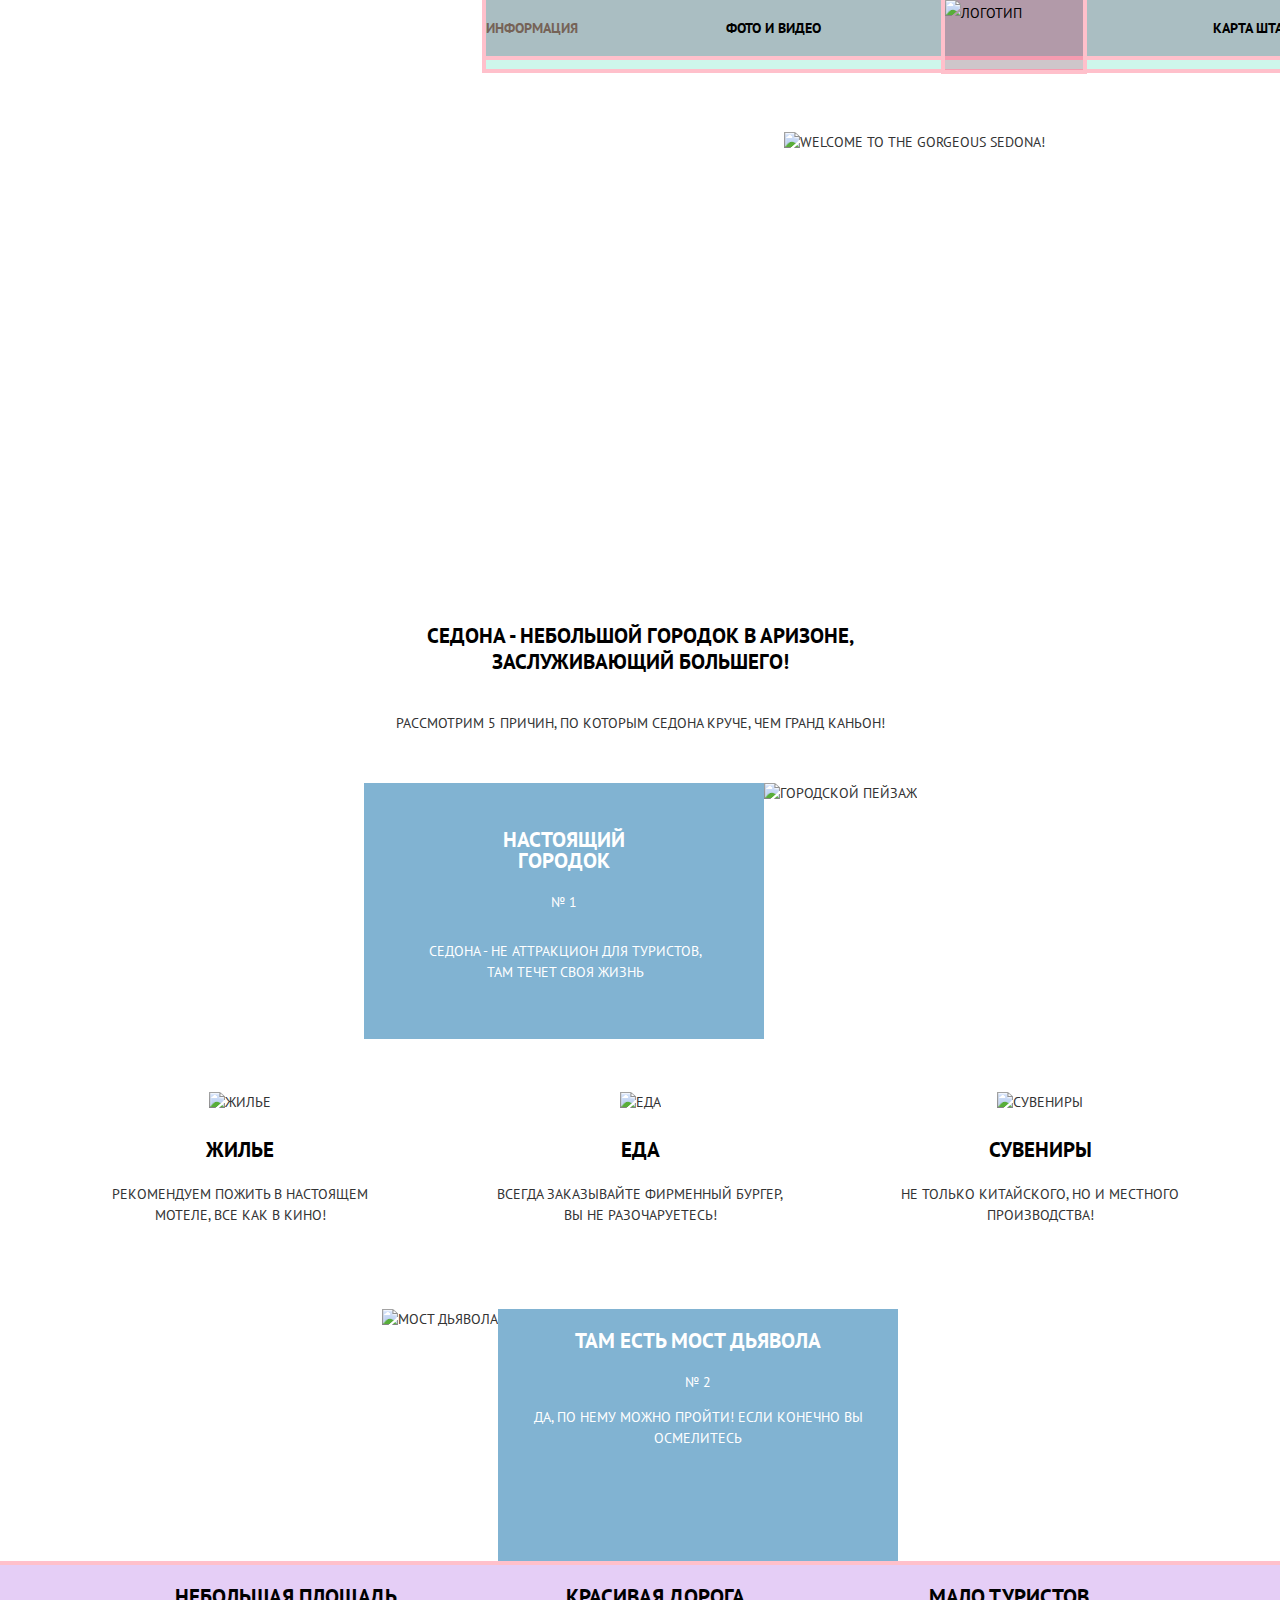
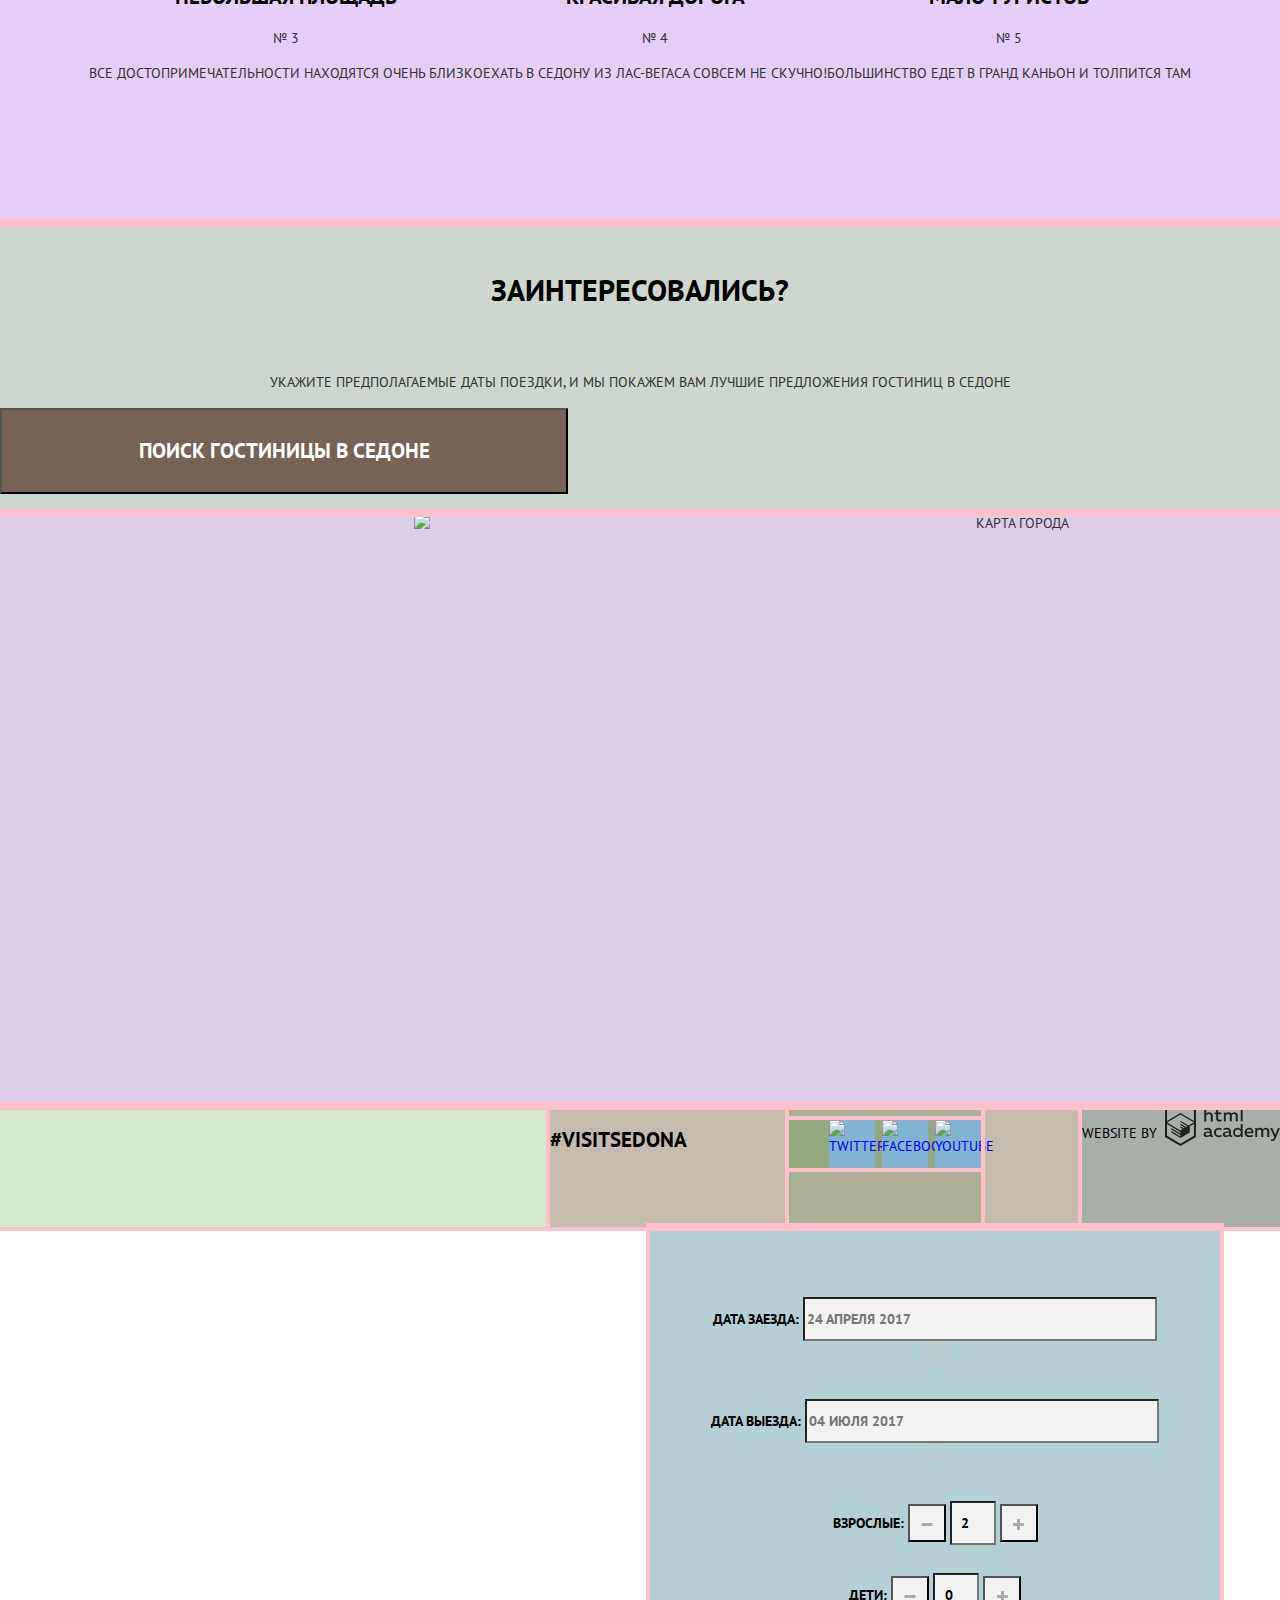
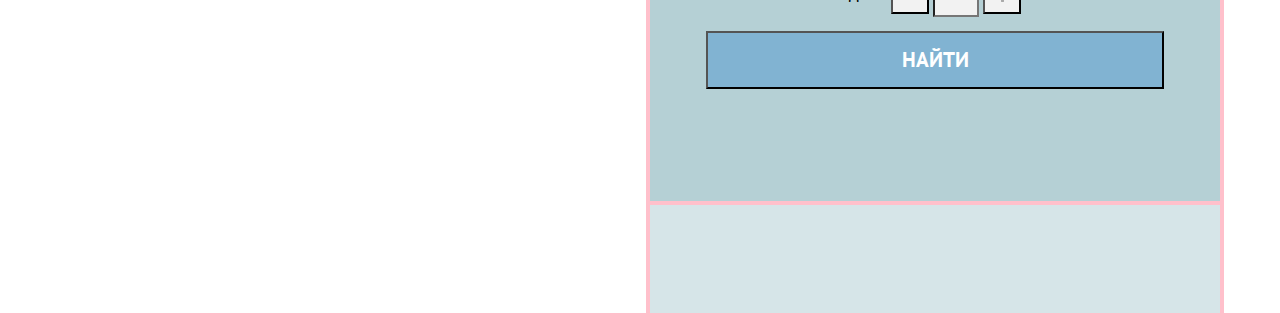
==== index.html @ 1290aef6 "Изменения" ====
<!DOCTYPE html>
<html lang="ru">
  <head>
    <meta charset="utf-8">
    <title>HTML Academy: Седона</title>
    <link href="https://fonts.googleapis.com/css?family=PT+Sans:400,700&amp;subset=cyrillic" rel="stylesheet">
    <link href="css/normalize.css" rel="stylesheet">
    <!-- <link href="css/outline.css" rel="stylesheet"> -->
    <link href="css/style.css" rel="stylesheet">
  </head>
  <body>
    <header class="main-header">
		  <nav class="main-navigation">
        <a class="main-header-logo">
          	<img src="img/logo.png" width="138" height="70" alt="Логотип">
        </a>
        <div class="main-navigation-wrapper">
		      <ul class="site-navigation">
            <li><a class="info-active">Информация</a></li>
            <li><a href="gallery.html">Фото и видео</a></li>
            <li><a href="map.html">Карта штата</a></li>
            <li><a href="hotels.html">Гостиницы</a></li>
		      </ul>
		    </div>
		  </nav>
    </header>
    <main class="main-container">
      <div class="background-image">
        <img src="img/background-text.png" width="458" height="352" alt="Welcome to the gorgeous Sedona!">
      </div>
      <h1 class="visually-hidden">Добро пожаловать в Седону!</h1>
      <div class="description-container">
        <p class="description">Седона - небольшой городок в Аризоне, заслуживающий большего!</p>
        <p>Рассмотрим 5 причин, по которым Седона круче, чем Гранд Каньон!</p>
      </div>
      <h2 class="visually-hidden">Причины</h2>
      <ul class="reasons-list">
        <li class="reason-1">
          <div class="first-reason">
            <h3>Настоящий городок</h3>
            <span>№ 1</span>
            <p>Седона - не аттракцион для туристов, там течет своя жизнь</p>
          </div>
          <div class="first-reason-photo">
            <img src="img/first-reason-photo.jpg" width="800" height="256" alt="Городской пейзаж">
          </div>
        </li>
        <li class="recommendations">
          <div class="recommendation">
            <div class="recommendation-photo">
              <img src="img/icon-1.svg" width="75" height="72" alt="Жилье">
            </div>
            <h4>Жилье</h4>
            <p>Рекомендуем пожить в настоящем мотеле, все как в кино!</p>
          </div>
          <div class="recommendation">
            <div class="recommendation-photo">
              <img src="img/icon-3.svg" width="75" height="72" alt="Еда">
            </div>
            <h4>Еда</h4>
            <p>Всегда заказывайте фирменный бургер, Вы не разочаруетесь!</p>
          </div>
          <div class="recommendation">
            <div class="recommendation-photo">
              <img src="img/icon-2.svg" width="75" height="72" alt="Сувениры">
            </div>
            <h4>Сувениры</h4>
            <p>Не только китайского, но и местного производства!</p>
          </div>
        </li>
        <li class="reason-2">
          <div class="second-reason-photo">
            <img src="img/second-reason-photo.jpg" width="800" height="256" alt="Мост Дьявола">
          </div>
          <div class="second-reason">
            <h3>Там есть мост Дьявола</h3>
            <span>№ 2</span>
            <p>Да, по нему можно пройти! Если конечно Вы осмелитесь</p>
          </div>
        </li>
        <li class="reasons">
          <div class="reason">
            <h3>Небольшая площадь</h3>
            <span>№ 3</span>
            <p>Все достопримечательности находятся очень близко</p>
          </div>
          <div class="reason">
            <h3>Красивая дорога</h3>
            <span>№ 4</span>
            <p>Ехать в Седону из Лас-Вегаса совсем не скучно!</p>
          </div>
          <div class="reason">
            <h3>Мало туристов</h3>
            <span>№ 5</span>
            <p>Большинство едет в Гранд Каньон и толпится там</p> 
          </div>
        </li>
      </ul>
      <section class="search">
        <h2 class="visually-hidden">Поиск отелей</h2>
        <p class="interested">Заинтересовались?</p>
        <p>Укажите предполагаемые даты поездки, и мы покажем Вам лучшие предложения гостиниц в Седоне</p>
        <button class="button hotel-search-button">Поиск гостиницы в Седоне</button>
      </section>
      <section class="map">
        <h2 class="visually-hidden">Карта</h2>
        <img src="img/map.jpg" width="1200" height="593" alt="Карта города">
      </section>
    </main>
    <footer class="main-footer">
      <div class="main-footer-container">
        <p class="hashtag">#VisitSedona</p>
        <section class="social-media-buttons">
          <ul class="social-media-buttons-list">
            <li class="social-media-button"><a href="#"><img src="img/twitter.svg" width="17" height="15" alt="Twitter"></a></li>
            <li class="social-media-button"><a href="#"><img src="img/fb-icon.svg" width="12" height="22" alt="Facebook"></a></li>
            <li class="social-media-button"><a href="#"><img src="img/youtube.svg" width="20" height="16" alt="YouTube"></a></li>
          </ul>
        </section>
        <div class="main-footer-author">
          <p class="author">Website by </p><a href="https://htmlacademy.ru/intensive/htmlcss"><svg class="logo-htmlacademy" id="Layer_1" data-name="Layer 1" xmlns="http://www.w3.org/2000/svg" viewBox="0 0 108.08 36.85"><title>logo-htmlacademy-small1</title><path d="M44.61,26.88a2,2,0,0,0,.55-0.1v1.33a3.25,3.25,0,0,1-1.18.21,1.67,1.67,0,0,1-1.67-1,4.84,4.84,0,0,1-3.14,1.08c-1.51,0-2.91-.83-2.91-2.55,0-2.13,2-2.79,3.71-2.79a11.08,11.08,0,0,1,2.17.25v-0.3c0-1-.76-1.77-2.19-1.77a7.42,7.42,0,0,0-3,.64v-1.7a10.21,10.21,0,0,1,3.19-.55c2.36,0,3.81,1.12,3.81,3.65v3a0.54,0.54,0,0,0,.49.59h0.17Zm-6.44-1.13A1.35,1.35,0,0,0,39.63,27h0.11a3.39,3.39,0,0,0,2.41-1V24.58a9.72,9.72,0,0,0-1.81-.21c-1,0-2.16.33-2.16,1.38h0Zm12.36-6.11a5,5,0,0,1,2.57.64V22a4.08,4.08,0,0,0-2.3-.7,2.75,2.75,0,1,0,0,5.49,5,5,0,0,0,2.43-.64v1.71a6.27,6.27,0,0,1-2.76.57A4.21,4.21,0,0,1,46,24.51q0-.21,0-0.41a4.32,4.32,0,0,1,4.18-4.46h0.38Zm12.17,7.24a2,2,0,0,0,.55-0.1v1.33a3.25,3.25,0,0,1-1.18.21,1.67,1.67,0,0,1-1.67-1,4.84,4.84,0,0,1-3.14,1.08c-1.51,0-2.91-.83-2.91-2.55,0-2.13,2-2.79,3.71-2.79a11.08,11.08,0,0,1,2.17.25v-0.3c0-1-.76-1.77-2.19-1.77a7.42,7.42,0,0,0-3,.64v-1.7a10.21,10.21,0,0,1,3.19-.55c2.36,0,3.81,1.12,3.81,3.65v3a0.54,0.54,0,0,0,.49.59h0.17Zm-6.44-1.13A1.35,1.35,0,0,0,57.73,27h0.11a3.39,3.39,0,0,0,2.41-1V24.58a9.72,9.72,0,0,0-1.81-.21c-1.06,0-2.16.33-2.16,1.38h0ZM73,16V28.2H71.35V26.88a3.88,3.88,0,0,1-3.19,1.54,4.4,4.4,0,0,1,0-8.78,3.81,3.81,0,0,1,3,1.3V16H73Zm-4.53,5.22a2.76,2.76,0,1,0,0,5.52A2.86,2.86,0,0,0,71.15,25V23A2.91,2.91,0,0,0,68.49,21.27ZM79,19.64c3.31,0,4.46,2.68,3.92,5.09H76.7c0.21,1.5,1.67,2.11,3.19,2.11a6.11,6.11,0,0,0,2.64-.59v1.6a7.14,7.14,0,0,1-3,.57C77,28.42,74.78,27,74.78,24a4.18,4.18,0,0,1,4-4.39H79Zm0.09,1.54a2.28,2.28,0,0,0-2.44,2.1v0.06H81.3A2,2,0,0,0,79.13,21.18Zm5.73,7V19.87h1.65v1a3.81,3.81,0,0,1,2.78-1.27A2.86,2.86,0,0,1,91.89,21a4.12,4.12,0,0,1,2.91-1.33A3.06,3.06,0,0,1,98,23V28.2h-1.9V23.05a1.59,1.59,0,0,0-1.42-1.75H94.42a2.8,2.8,0,0,0-2.07,1.12V28.2h-1.9V23.05A1.59,1.59,0,0,0,89,21.31H88.8a3,3,0,0,0-2.21,1.29v5.63H84.86Zm21.31-8.33h1.9l-3.91,9.46c-0.9,2.17-2.09,2.86-3.35,2.86a4.76,4.76,0,0,1-1.1-.14V30.46a2.86,2.86,0,0,0,.85.12c0.9,0,1.58-.64,2.07-1.9l0.17-.42-4-8.4h2l2.86,6.29ZM38.73,1.46V6.22a3.81,3.81,0,0,1,2.7-1.14,3.25,3.25,0,0,1,3.44,3.4v5.15H43V8.72a1.81,1.81,0,0,0-1.61-2h-0.3a2.93,2.93,0,0,0-2.32,1.39v5.52h-1.9V1.46h1.9ZM49.94,2.31v3h3V6.91h-3v3.81c0,1.1.5,1.46,1.58,1.46a4.49,4.49,0,0,0,1.69-.33v1.6A6.8,6.8,0,0,1,51,13.8a2.55,2.55,0,0,1-2.86-2.74V6.89H46.58V5.26h1.5V2.74Zm5.4,11.31V5.28H57v1A3.81,3.81,0,0,1,59.77,5a2.86,2.86,0,0,1,2.6,1.33A4.12,4.12,0,0,1,65.28,5,3.06,3.06,0,0,1,68.44,8.4v5.21h-1.9V8.46a1.59,1.59,0,0,0-1.42-1.75H64.89a2.8,2.8,0,0,0-2.07,1.12v5.78h-1.9V8.46A1.59,1.59,0,0,0,59.5,6.71H59.27A3,3,0,0,0,57.06,8v5.63H55.34ZM71.17,1.45H73V13.6H71.17V1.45ZM14.71,0H14.55L0,1.54V28.21l14.55,8.66,14.55-8.66V1.54Zm12.5,27.1L14.55,34.64,1.9,27.12V16.18l12.59,7.5V25L5.86,19.9v1.31l8.68,5.21v1.39L5.87,22.65V24l8.68,5.21,8.75-5.24V18.31L27.2,16V27.12Zm0-12.53-3.48,2-1.6,1L14.51,13v1.31L21,18.23H21l-0.14.09-1,.54-5.37-3.2V17l4.24,2.52-1,.67-3.2-1.9v1.31l2.1,1.24L14.5,22.1,2,14.65,14.51,7.11Zm0-1.32L14.49,5.76,1.91,13.25v-10L14.56,1.92,27.21,3.25v10h0Z" transform="translate(0 -0.02)" fill="#231f20"/></svg></a>
        </div>
      </div>
    </footer>
    <section class="modal modal-search">
      <form class="search-form" action="https://echo.htmlacademy.ru" method="post">
        <p class="search-item">
          <label for="arrival-date-field">Дата заезда:</label>
          <input class="arrival-date" type="text" name="arrival-date" id="arrival-date-field" placeholder="24 АПРЕЛЯ 2017" pattern="([0-9]{1,2}) ([А-Яа-яЁё]{3,8}) ([0-9]{4})">
          <a href="#"><svg  class="date-button" xmlns="http://www.w3.org/2000/svg" width="21" height="22" viewBox="0 0 21 22"><path d="M19.251 2.025h-2.845V.648c0-.381-.294-.689-.656-.689-.363 0-.656.308-.656.689v1.377h-3.938V.648c0-.381-.294-.689-.655-.689-.363 0-.657.308-.657.689v1.377H5.906V.648c0-.381-.294-.689-.656-.689-.363 0-.657.308-.657.689v1.377H1.75C.784 2.025 0 2.847 0 3.862v16.302C0 21.179.784 22 1.75 22h17.501c.966 0 1.749-.821 1.749-1.836V3.862c0-1.015-.783-1.837-1.749-1.837zm.437 18.139a.448.448 0 0 1-.437.459H1.75a.45.45 0 0 1-.438-.459V3.862a.45.45 0 0 1 .438-.459h2.844v1.378c0 .381.294.689.657.689.362 0 .656-.308.656-.689V3.403h3.938v1.378c0 .381.294.689.657.689.361 0 .655-.308.655-.689V3.403h3.938v1.378c0 .381.293.689.656.689.362 0 .656-.308.656-.689V3.403h2.845c.241 0 .437.206.437.459v16.302z"/><path d="M4.594 8.225h2.625v2.066H4.594zM4.594 11.668h2.625v2.067H4.594zM4.594 15.112h2.625v2.066H4.594zM9.188 15.112h2.625v2.066H9.188zM9.188 11.668h2.625v2.067H9.188zM9.188 8.225h2.625v2.066H9.188zM13.781 15.112h2.625v2.066h-2.625zM13.781 11.668h2.625v2.067h-2.625zM13.781 8.225h2.625v2.066h-2.625z"/></svg></a>
        </p>
        <p class="search-item">
          <label for="departure-date-field">Дата выезда:</label>
          <input class="departure-date" type="text" name="departure-date" id="departure-date-field" placeholder="04 ИЮЛЯ 2017" pattern="([0-9]{1,2}) ([А-Яа-яЁё]{3,8}) ([0-9]{4})">
          <a href="#"><svg class="date-button" xmlns="http://www.w3.org/2000/svg" width="21" height="22" viewBox="0 0 21 22"><path d="M19.251 2.025h-2.845V.648c0-.381-.294-.689-.656-.689-.363 0-.656.308-.656.689v1.377h-3.938V.648c0-.381-.294-.689-.655-.689-.363 0-.657.308-.657.689v1.377H5.906V.648c0-.381-.294-.689-.656-.689-.363 0-.657.308-.657.689v1.377H1.75C.784 2.025 0 2.847 0 3.862v16.302C0 21.179.784 22 1.75 22h17.501c.966 0 1.749-.821 1.749-1.836V3.862c0-1.015-.783-1.837-1.749-1.837zm.437 18.139a.448.448 0 0 1-.437.459H1.75a.45.45 0 0 1-.438-.459V3.862a.45.45 0 0 1 .438-.459h2.844v1.378c0 .381.294.689.657.689.362 0 .656-.308.656-.689V3.403h3.938v1.378c0 .381.294.689.657.689.361 0 .655-.308.655-.689V3.403h3.938v1.378c0 .381.293.689.656.689.362 0 .656-.308.656-.689V3.403h2.845c.241 0 .437.206.437.459v16.302z"/><path d="M4.594 8.225h2.625v2.066H4.594zM4.594 11.668h2.625v2.067H4.594zM4.594 15.112h2.625v2.066H4.594zM9.188 15.112h2.625v2.066H9.188zM9.188 11.668h2.625v2.067H9.188zM9.188 8.225h2.625v2.066H9.188zM13.781 15.112h2.625v2.066h-2.625zM13.781 11.668h2.625v2.067h-2.625zM13.781 8.225h2.625v2.066h-2.625z"/></svg></a>
        </p>
        <p class="search-item">
          <label for="adults-quantity-field">Взрослые:</label>
          <button class="quantity-button" type="button"><img class="minus" src="img/quantity-button-2.png" alt="Меньше"></button>
          <input class="number" type="number" name="adults-quantity" id="adults-quantity-field" min="1" value="2">
          <button class="quantity-button" type="button"><img class="plus" src="img/quantity-button-1.png" alt="Больше"></button>
        </p>
        <p class="search-item">
          <label for="children-quantity-field">Дети:</label>
          <button class="quantity-button" type="button"><img class="minus" src="img/quantity-button-2.png" alt="Меньше"></button>
          <input class="number" type="number" name="children-quantity" id="children-quantity-field" min="0" value="0">
          <button class="quantity-button" type="button"><img class="plus" src="img/quantity-button-1.png" alt="Больше"></button>
        </p>
        <button class="button search-button" type="submit">Найти</button>
      </form>
    </section>
  </body>
</html>
---- css/style.css ----
body {
  margin: 0;
  padding: 0;

  font-family: "PT Sans", Arial, sans-serif;
  font-size: 14px;
  line-height: 21px;
  font-weight: 400;
  color: #333333;
  text-transform: uppercase;
}

/* HEADER */

a {
  text-decoration: none;
}

.main-navigation {
  font-size: 14px;
  line-height: 26px;
  color: #000000;
}

.site-navigation {
  list-style: none;
}

.site-navigation a {
  font-weight: bold;
  color: #000000;
}

.site-navigation a:hover,
.site-navigation a:focus {
  color: #81b3d2;
}

.site-navigation a:active {
  color: rgba(0, 0, 0, 0.3);
}  

 .site-navigation .info-active {
  color: #766357;
 }

.site-navigation .hotels-active {
  color: #766357;
}

/* /HEADER */

/* MAIN */

.background-image {
  background-color: #ffffff;
  background-image: url("../img/background-mountains.jpg");
  background-position: center top;
  background-repeat: no-repeat;
  width: 100%;
  height: 568px;
}

.background-image img {
  position: absolute;
  top: 132px;
  left: 784px;
}

.filter-form {
  background-color: #ffffff;
  background-image: url("../img/background-inner.jpg");
  background-position: center top;
  background-repeat: no-repeat;
  width: 100%;
}

.visually-hidden {
  position: absolute;
  clip: rect(0 0 0 0);
  width: 1px;
  height: 1px;
  margin: -1px;
}

.description-container {
  line-height: 26px;
  text-align: center;

  width: 576px;
} 

.description {
  font-size: 21px;
  font-weight: bold;
  color: #000000;
}

.reasons-list { 
  list-style: none;
} 

.first-reason {
  text-align: center;
  color: #ffffff;

  width: 400px;
  height: 256px;
  background-color: #81b3d2;
}

.first-reason h3 {
  font-size: 21px;
  font-weight: bold;
  line-height: 21px;
  color: #ffffff;

  width: 134px;
  padding-left: 133px;
  padding-top: 25px;
}

.first-reason span {
  padding-top: 10px;
}

.first-reason p {
  width: 287px;
  padding-left: 58px;
  padding-top: 14px;
}

.recommendations {
  background-color: #ffffff;
}

.recommendation {
  text-align: center;

  width: 400px;
}

.recommendation h4 {
  position: relative;
  top: -6px;

  font-size: 21px;
  font-weight: bold;
  line-height: 21px;
  color: #000000;
}

.recommendation p {
  position: relative;
  top: -10px;
  left: 50px;

  width: 300px;
}

.recommendation-photo {
  position: relative;
  top: -4px;
}

.second-reason {
  text-align: center;
  color: #ffffff;

  width: 400px;
  height: 256px;
  background-color: #81b3d2;
}

.second-reason h3 {
  font-size: 21px;
  font-weight: bold;
  line-height: 21px;
  color: #ffffff;
}

.reasons {
  height: 258px;
  background-color: #eeeeee;
}

.reason {
  text-align: center;
}

.reason h3 {
  font-size: 21px;
  font-weight: bold;
  line-height: 21px;
  color: #000000;
}

.search {
  line-height: 24px;
  text-align: center;
}

.interested {
  font-size: 30px;
  font-weight: bold;
  line-height: 36px;
  color: #000000;
}

.button {
  font-size: 21px;
  font-weight: bold;
  line-height: 26px;
  color: #ffffff;
  text-transform: uppercase;
}

.hotel-search-button {
  width: 568px;
  height: 86px;
  background-color: #766357;
}

.hotel-search-button:hover,
.hotel-search-button:focus {
  background-color: #604e43;
}

.hotel-search-button:active {
  color: rgba(255, 255, 255, 0.3);

  background-color: #503e33;
}

.map {
  text-align: center;
}

.filter {
  font-size: 14px;
  line-height: 21px;
  color: #ffffff;
}

.filter legend {
  font-size: 16px; 
  font-weight: bold;
}

.filter-list {
  list-style: none;
}

.filter-button {
  font-size: 14px;
  line-height: 21px;
  text-align: center;
  color: #ffffff;
  text-transform: uppercase;
  
  width: 133px;
  height: 32px;
  background-color: transparent;

  border: 2px solid #ffffff;
}

.filter-button:hover,
.filter-button:focus {
  color: #000000;

  background-color: #ffffff;
}

.sorting p {
  font-size: 21px;
  line-height: 26px;
  font-weight: bold;
  color: #000000;
}

.sorting h4 {
  font-size: 12px;
  line-height: 18px;
  color: #000000;
}

.sorting-list {
  list-style: none;
}

.sorting-list a {
  text-decoration: none;
  font-size: 12px;
  line-height: 18px;
  color: rgba(0, 0, 0, 0.3);
  border-bottom: 1px dotted #81b3d2;
}

.sorting-list a.up-and-down {
  border: none; 
}

.up-button path,
.down-button path {
  fill: #cacaca;
}

.active-button path {
  fill: #81b3d2;
}

.sorting-list a:hover,
.sorting-list a:focus {
  color: #81b3d2;
}

.up-button path:hover,
.down-button path:hover {
  fill: #231f20;
}

.sorting-list a:active {
  color: #000000;
  border: none;
}

.up-button path:active,
.down-button path:active {
  fill: #81b3d2;
}

.sorting-list a.active {
  color: #81b3d2;
  border: none;
}

.sorting-list a.active:hover,
.sorting-list a.active:focus {
  color: #81b3d2;
  border-bottom: 1px dotted #81b3d2;;
}

.sorting-list a.active:active {
  color: #000000;
  border: none;
}

.hotel-description h3 {
  font-size: 21px;
  line-height: 26px;
  color: #000000;
}

.hotel-description h3:hover,
.hotel-description h3:focus {
  color: #81b3d2;
}

.hotel-description h3:active {
  color: rgba(0, 0, 0, 0.3);
}

.button-hotel {
  font-size: 14px;
  line-height: 21px;
  font-weight: bold;
  color: #ffffff;
}

.button-hotel-more {
  display: inline-block;

  text-align: center;

  width: 110px;
  height: 27px;
  background-color: #81b3d2;
}

.button-hotel-more:hover,
.button-hotel-more:focus {
  background-color: #669ec0;
}

.button-hotel-more:active {
  color: rgba(255, 255, 255, 0.3);

  background-color: #5496bd
}

.button-hotel-booking {
  display: inline-block;

  text-align: center;

  width: 142px;
  height: 27px;
  background-color: #766357;
}

.button-hotel-booking:hover,
.button-hotel-booking:focus {
  background-color: #604e43;
}

.button-hotel-booking:active {
  color: rgba(255, 255, 255, 0.3);

  background-color: #503e33;
}

.rating p {
  color: #666666;

  width: 110px;
  height: 27px;
  background-color: #f2f2f2;
}

/* /MAIN */

/* FOOTER */

/*.main-footer {
  height: 120px;
  background-color: rgba(255, 255, 255, 0.9);
}*/

.hashtag {
  font-size: 21px;
  font-weight: bold;
  line-height: 26px;
  color: #000000;
}

.social-media-button {
  list-style: none;
}

.social-media-buttons li {
  width: 46px;
  height: 48px;
  background-color: #81b3d2;
}

.social-media-button a {
  display: block;

  text-align: center;

  height: 100%;
}

.social-media-buttons li:hover,
.social-media-buttons li:focus {
  background-color: #669ec0;
}

.social-media-buttons li:active {
  background-color: #5496bd;
}

.social-media-button > a:active img {
  opacity: .3; 
}

.author {
  line-height: 26px;
  color: #000000;
}

.logo-htmlacademy {
  width: 115px;
  height: 41px;
}

.logo-htmlacademy path:hover,
.logo-htmlacademy path:focus {
  fill: #81b3d2;
}

.logo-htmlacademy path:active {
  fill: #bdbbbc;
}

/* /FOOTER */

/* MODAL */

.modal {
  text-align: center;

  width: 570px;
  height: 395px;
  background-color: #ffffff;
}

.search-form .search-item {
  font-weight: bold;
  line-height: 26px;
  color: #000000;
}

.arrival-date {
  font-size: 14px;
  line-height: 26px;
  font-weight: bold;

  width: 346px;
  height: 38px;
  background-color: #f2f2f2;
}

.arrival-date:hover {
  background-color: #ebebeb;
}

.arrival-date:focus {
  background-color: #ffffff;
  border: 3px solid #e5e5e5;
}

.departure-date {
  font-size: 14px;
  line-height: 26px;
  font-weight: bold;

  width: 346px;
  height: 38px;
  background-color: #f2f2f2;
}

.departure-date:hover {
  background-color: #ebebeb;
}

.departure-date:focus {
  background-color: #ffffff;
  border: 3px solid #e5e5e5;
}

.date-button {
  fill: #cacaca;
}

.date-button:hover,
.date-burron:focus {
  fill: #000000;
}

.date-button:active {
  fill: #81b3d2;
}

.quantity-button {
  width: 38px;
  height: 38px;
  background-color: #f2f2f2;
}

.plus,
.minus {
  vertical-align: middle;
}

.number {
  font-size: 14px;
  line-height: 26px;
  font-weight: bold;
  text-align: center;

  width: 38px;
  height: 38px;
  background-color: #f2f2f2;
}

.search-button {
  width: 458px;
  height: 58px;
  background-color: #81b3d2;
}

.search-button:hover,
.search-button:focus {
  background-color: #669ec0;
}

.search-button:active {
  color: rgba(255, 255, 255, 0.3);

  background-color: #5496bd;
}

/* /MODAL */

/* Сеточные стили */

.main-header {
  display: block;
  position: absolute;
  left: 486px;

  /* Временно для сетки */
  min-height: 69px;
  background-color: rgba(11, 212, 155, 0.2);
  outline: 4px solid pink;
}

.main-navigation {
  display: flex;
  flex-direction: column;
  align-items: center;
  /*background-color: #ffffff;*/

  /* Временно для сетки */
  /*min-height: 69px;*/
  background-color: rgba(212, 202, 11, 0.2);
  outline: 4px solid pink;
}

.main-header-logo {
  position: absolute;
  z-index: 1;

  width: 138px;
  height: 70px;

  /* Временно для сетки */
  /*display: block;*/
  background-color: rgba(212, 11, 68, 0.2);
  outline: 4px solid pink;
}

.site-navigation {
  display: flex;
  justify-content: space-between;
  z-index: 2;

  width: 1056px;
  margin: 0;
  padding: 0;

  list-style: none;

  /* Временно для сетки */
  min-height: 56px;
  background-color: rgba(31, 11, 212, 0.2);
  outline: 4px solid pink;
}

.site-navigation li {
  margin-top: 15px;
}

.site-navigation li:nth-child(2) {
  margin-right: 245px;
}

.site-navigation li:nth-child(3) {
  margin-right: 18px;
}

.description-container {
  display: flex;
  flex-direction: column;
  margin: 34px auto;
  margin-bottom: 33px;

  /* Временно для сетки */
 /* min-height: 103px;
  background-color: rgba(212, 141, 11, 0.2);
  outline: 4px solid pink;*/

}

.reasons-list {
  display: flex;
  flex-direction: column;
  margin: 0;
  padding: 0;

  /* Временно для сетки */
/*  min-height: 1098px;
  background-color: rgba(212, 212, 11, 0.2);
  outline: 4px solid pink;*/
}

.reason-1 {
  display: flex;
  justify-content: center;
  margin-bottom: 57px;

  /* Временно для сетки */
 /* min-height: 256px;
  background-color: rgba(212, 11, 212, 0.2);
  outline: 4px solid pink;*/
}

.recommendations {
  display: flex;
  justify-content: center;
  margin-bottom: 59px;

  /* Временно для сетки */
  /*min-height: 256px;
  background-color: rgba(135, 212, 11, 0.2);
  outline: 4px solid pink;*/
}

.reason-2 {
  display: flex;
  justify-content: center;

  /* Временно для сетки */
/*  min-height: 256px;
  background-color: rgba(212, 17, 11, 0.2);
  outline: 4px solid pink;*/
}

.reasons {
  display: flex;
  justify-content: center;

  /* Временно для сетки */
  min-height: 256px;
  background-color: rgba(125, 11, 212, 0.2);
  outline: 4px solid pink;
}

.search {
  display: flex;
  flex-direction: column;
  justify-content: center;
  margin-left: 0 auto;

  /* Временно для сетки */
  min-height: 290px;
  background-color: rgba(6, 56, 17, 0.2);
  outline: 4px solid pink;
}

.search p:nth-child(2) {
  margin-bottom: 48px;
}

.hotel-search-button {
  /*position: relative;
  top: 48px;
  left: 100px;
  bottom: ;*/
}

.map {
  display: flex;

  /* Временно для сетки */
  min-height: 475px;
  background-color: rgba(79, 6, 143, 0.2);
  outline: 4px solid pink;
}

.map img {
  margin-left: 414px;
}

.main-footer {
  display: flex;

  /* Временно для сетки */
  min-height: 121px;
  background-color: rgba(38, 143, 6, 0.2);
  outline: 4px solid pink;
}

.main-footer-container {
  display: flex;
  justify-content: space-between;
  flex-basis: 968px;
  margin-left: 550px;

  /* Временно для сетки */
  min-height: 48px;
  background-color: rgba(143, 6, 54, 0.2);
  outline: 4px solid pink;
}

.social-media-buttons {
  display: flex;
  flex-direction: column;

   Временно для сетки 
  min-height: 48px;
  background-color: rgba(62, 140, 52, 0.2);
  outline: 4px solid pink;
}

.social-media-buttons-list {
  display: flex;
  flex-direction: row;
  justify-content: space-between;
  width: 152px;
  padding-left: 0 auto;

   /* Временно для сетки */
  min-height: 48px;
  background-color: rgba(62, 140, 52, 0.2);
  outline: 4px solid pink;
}

.main-footer-author {
  display: flex;
  flex-direction: row;
  justify-content: space-between;


  /* Временно для сетки */
  min-height: 28px;
  background-color: rgba(52, 127, 140, 0.2);
  outline: 4px solid pink;
}

.logo-htmlacademy {
  padding-left: 8px;
}

.modal-search {
  display: flex;
  flex-direction: row;
  margin-left: 650px;

   /* Временно для сетки */
  min-height: 574px;
  background-color: rgba(52, 127, 140, 0.2);
  outline: 4px solid pink;
}

.search-form {
  display: flex;
  flex-direction: column;
  padding: 56px;


   /* Временно для сетки */
  min-height: 574px;
  background-color: rgba(52, 127, 140, 0.2);
  outline: 4px solid pink;
}
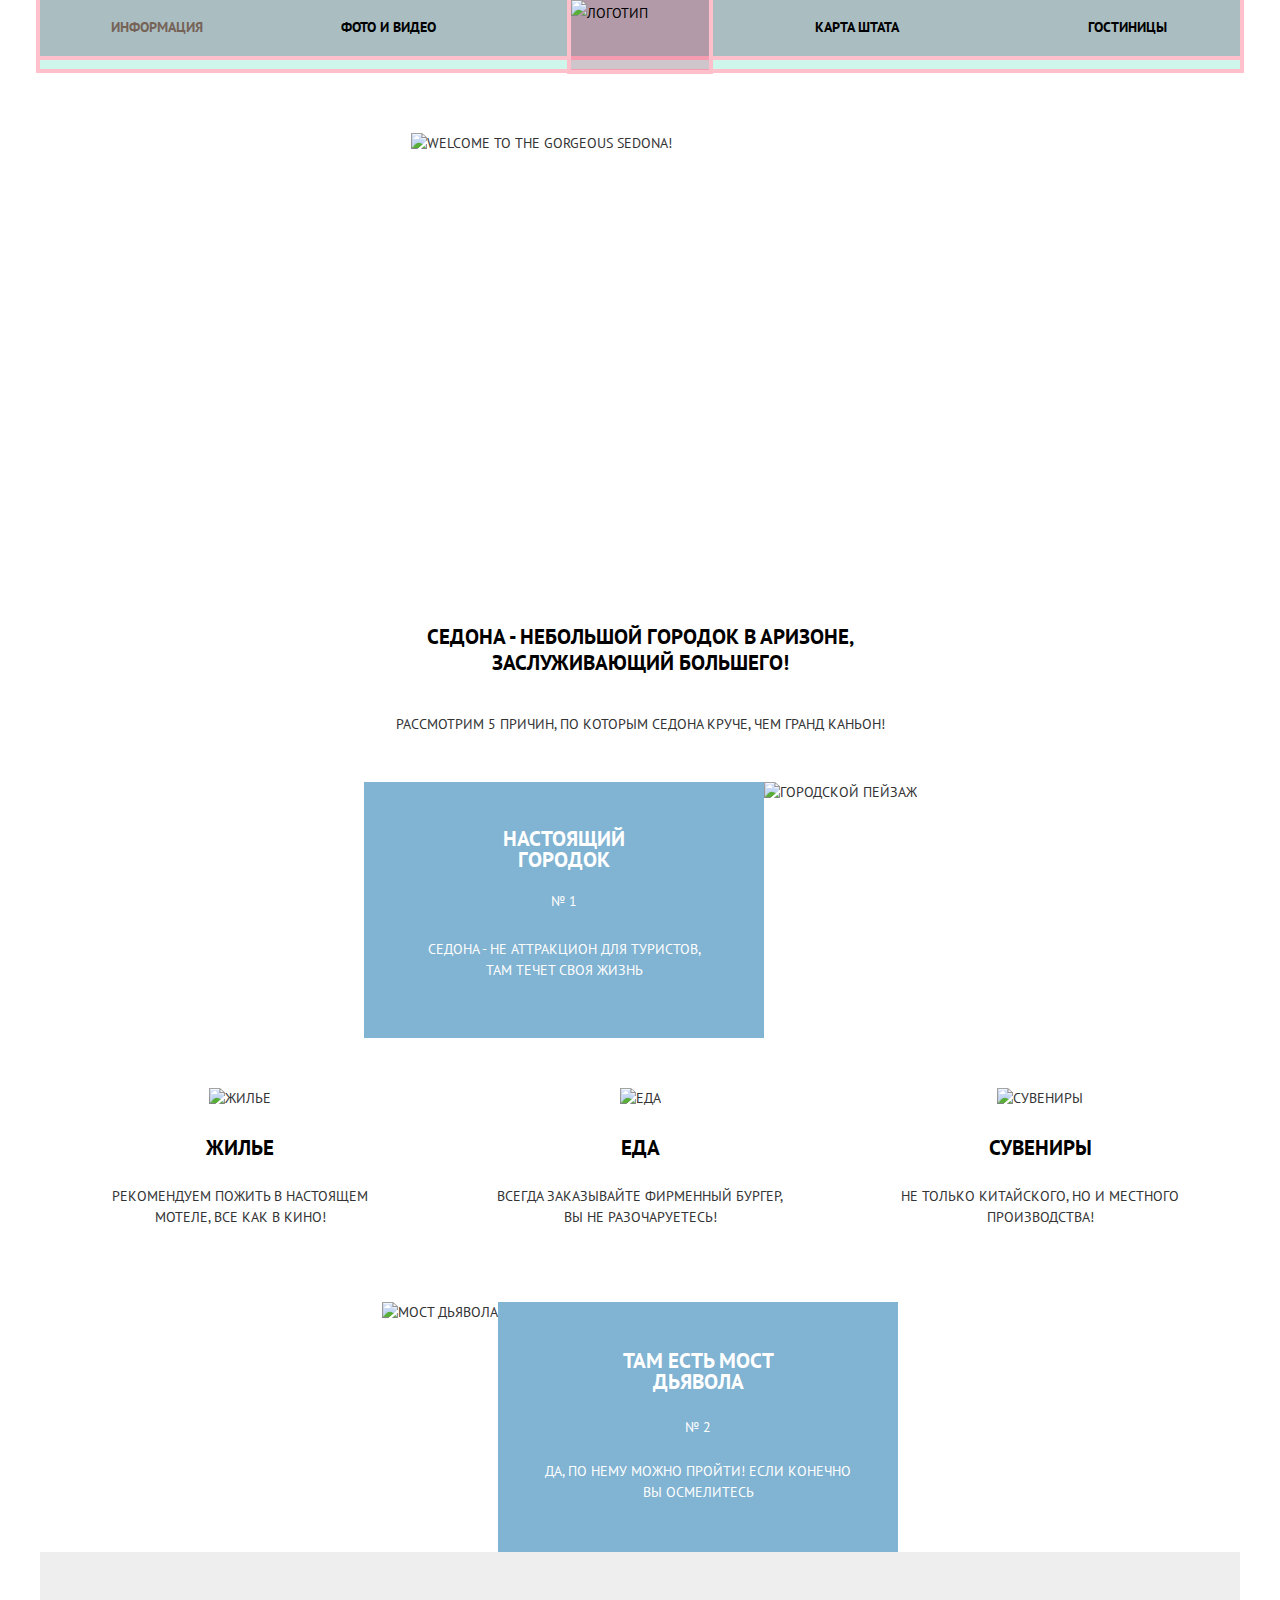
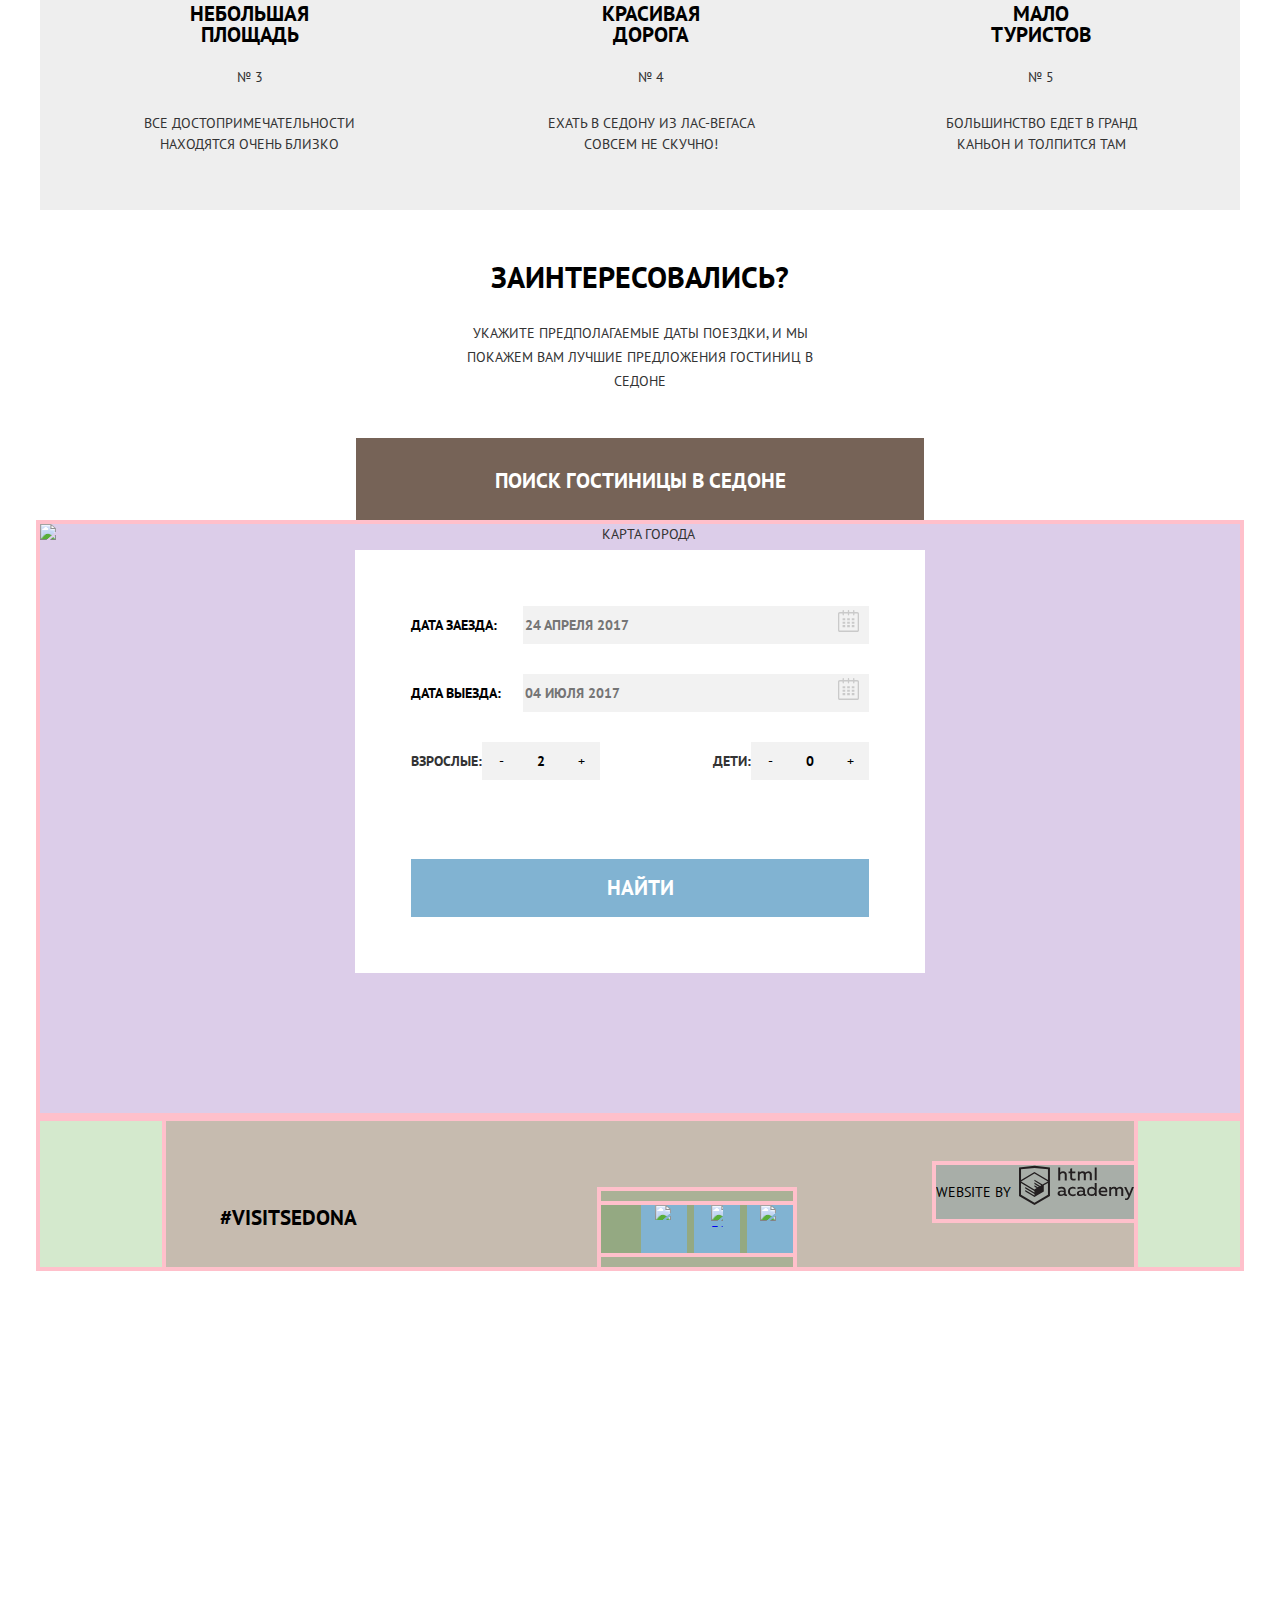
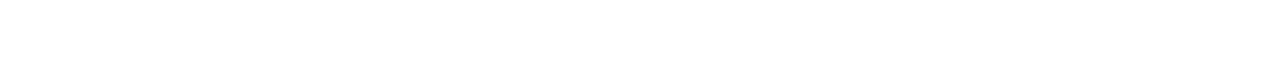
==== commit e54b7707: "Новые изменения" ====
--- a/index.html
+++ b/index.html
@@ -5,10 +5,10 @@
     <title>HTML Academy: Седона</title>
     <link href="https://fonts.googleapis.com/css?family=PT+Sans:400,700&amp;subset=cyrillic" rel="stylesheet">
     <link href="css/normalize.css" rel="stylesheet">
-    <!-- <link href="css/outline.css" rel="stylesheet"> -->
     <link href="css/style.css" rel="stylesheet">
   </head>
   <body>
+    <div class="central-container">
     <header class="main-header">
 		  <nav class="main-navigation">
         <a class="main-header-logo">
@@ -99,7 +99,7 @@
       <section class="search">
         <h2 class="visually-hidden">Поиск отелей</h2>
         <p class="interested">Заинтересовались?</p>
-        <p>Укажите предполагаемые даты поездки, и мы покажем Вам лучшие предложения гостиниц в Седоне</p>
+        <p class="interested-description">Укажите предполагаемые даты поездки, и мы покажем Вам лучшие предложения гостиниц в Седоне</p>
         <button class="button hotel-search-button">Поиск гостиницы в Седоне</button>
       </section>
       <section class="map">
@@ -124,30 +124,41 @@
     </footer>
     <section class="modal modal-search">
       <form class="search-form" action="https://echo.htmlacademy.ru" method="post">
-        <p class="search-item">
+        <div class="search-item">
           <label for="arrival-date-field">Дата заезда:</label>
-          <input class="arrival-date" type="text" name="arrival-date" id="arrival-date-field" placeholder="24 АПРЕЛЯ 2017" pattern="([0-9]{1,2}) ([А-Яа-яЁё]{3,8}) ([0-9]{4})">
-          <a href="#"><svg  class="date-button" xmlns="http://www.w3.org/2000/svg" width="21" height="22" viewBox="0 0 21 22"><path d="M19.251 2.025h-2.845V.648c0-.381-.294-.689-.656-.689-.363 0-.656.308-.656.689v1.377h-3.938V.648c0-.381-.294-.689-.655-.689-.363 0-.657.308-.657.689v1.377H5.906V.648c0-.381-.294-.689-.656-.689-.363 0-.657.308-.657.689v1.377H1.75C.784 2.025 0 2.847 0 3.862v16.302C0 21.179.784 22 1.75 22h17.501c.966 0 1.749-.821 1.749-1.836V3.862c0-1.015-.783-1.837-1.749-1.837zm.437 18.139a.448.448 0 0 1-.437.459H1.75a.45.45 0 0 1-.438-.459V3.862a.45.45 0 0 1 .438-.459h2.844v1.378c0 .381.294.689.657.689.362 0 .656-.308.656-.689V3.403h3.938v1.378c0 .381.294.689.657.689.361 0 .655-.308.655-.689V3.403h3.938v1.378c0 .381.293.689.656.689.362 0 .656-.308.656-.689V3.403h2.845c.241 0 .437.206.437.459v16.302z"/><path d="M4.594 8.225h2.625v2.066H4.594zM4.594 11.668h2.625v2.067H4.594zM4.594 15.112h2.625v2.066H4.594zM9.188 15.112h2.625v2.066H9.188zM9.188 11.668h2.625v2.067H9.188zM9.188 8.225h2.625v2.066H9.188zM13.781 15.112h2.625v2.066h-2.625zM13.781 11.668h2.625v2.067h-2.625zM13.781 8.225h2.625v2.066h-2.625z"/></svg></a>
-        </p>
-        <p class="search-item">
+          <div class="temporary-container">
+            <input class="arrival-date" type="text" name="arrival-date" id="arrival-date-field" placeholder="24 АПРЕЛЯ 2017" pattern="([0-9]{1,2}) ([А-Яа-яЁё]{3,8}) ([0-9]{4})">
+            <a href="#"><svg  class="date-button" xmlns="http://www.w3.org/2000/svg" width="21" height="22" viewBox="0 0 21 22"><path d="M19.251 2.025h-2.845V.648c0-.381-.294-.689-.656-.689-.363 0-.656.308-.656.689v1.377h-3.938V.648c0-.381-.294-.689-.655-.689-.363 0-.657.308-.657.689v1.377H5.906V.648c0-.381-.294-.689-.656-.689-.363 0-.657.308-.657.689v1.377H1.75C.784 2.025 0 2.847 0 3.862v16.302C0 21.179.784 22 1.75 22h17.501c.966 0 1.749-.821 1.749-1.836V3.862c0-1.015-.783-1.837-1.749-1.837zm.437 18.139a.448.448 0 0 1-.437.459H1.75a.45.45 0 0 1-.438-.459V3.862a.45.45 0 0 1 .438-.459h2.844v1.378c0 .381.294.689.657.689.362 0 .656-.308.656-.689V3.403h3.938v1.378c0 .381.294.689.657.689.361 0 .655-.308.655-.689V3.403h3.938v1.378c0 .381.293.689.656.689.362 0 .656-.308.656-.689V3.403h2.845c.241 0 .437.206.437.459v16.302z"/><path d="M4.594 8.225h2.625v2.066H4.594zM4.594 11.668h2.625v2.067H4.594zM4.594 15.112h2.625v2.066H4.594zM9.188 15.112h2.625v2.066H9.188zM9.188 11.668h2.625v2.067H9.188zM9.188 8.225h2.625v2.066H9.188zM13.781 15.112h2.625v2.066h-2.625zM13.781 11.668h2.625v2.067h-2.625zM13.781 8.225h2.625v2.066h-2.625z"/></svg></a>
+          </div>
+        </div>
+        <div class="search-item">
           <label for="departure-date-field">Дата выезда:</label>
-          <input class="departure-date" type="text" name="departure-date" id="departure-date-field" placeholder="04 ИЮЛЯ 2017" pattern="([0-9]{1,2}) ([А-Яа-яЁё]{3,8}) ([0-9]{4})">
-          <a href="#"><svg class="date-button" xmlns="http://www.w3.org/2000/svg" width="21" height="22" viewBox="0 0 21 22"><path d="M19.251 2.025h-2.845V.648c0-.381-.294-.689-.656-.689-.363 0-.656.308-.656.689v1.377h-3.938V.648c0-.381-.294-.689-.655-.689-.363 0-.657.308-.657.689v1.377H5.906V.648c0-.381-.294-.689-.656-.689-.363 0-.657.308-.657.689v1.377H1.75C.784 2.025 0 2.847 0 3.862v16.302C0 21.179.784 22 1.75 22h17.501c.966 0 1.749-.821 1.749-1.836V3.862c0-1.015-.783-1.837-1.749-1.837zm.437 18.139a.448.448 0 0 1-.437.459H1.75a.45.45 0 0 1-.438-.459V3.862a.45.45 0 0 1 .438-.459h2.844v1.378c0 .381.294.689.657.689.362 0 .656-.308.656-.689V3.403h3.938v1.378c0 .381.294.689.657.689.361 0 .655-.308.655-.689V3.403h3.938v1.378c0 .381.293.689.656.689.362 0 .656-.308.656-.689V3.403h2.845c.241 0 .437.206.437.459v16.302z"/><path d="M4.594 8.225h2.625v2.066H4.594zM4.594 11.668h2.625v2.067H4.594zM4.594 15.112h2.625v2.066H4.594zM9.188 15.112h2.625v2.066H9.188zM9.188 11.668h2.625v2.067H9.188zM9.188 8.225h2.625v2.066H9.188zM13.781 15.112h2.625v2.066h-2.625zM13.781 11.668h2.625v2.067h-2.625zM13.781 8.225h2.625v2.066h-2.625z"/></svg></a>
-        </p>
-        <p class="search-item">
-          <label for="adults-quantity-field">Взрослые:</label>
-          <button class="quantity-button" type="button"><img class="minus" src="img/quantity-button-2.png" alt="Меньше"></button>
-          <input class="number" type="number" name="adults-quantity" id="adults-quantity-field" min="1" value="2">
-          <button class="quantity-button" type="button"><img class="plus" src="img/quantity-button-1.png" alt="Больше"></button>
-        </p>
-        <p class="search-item">
-          <label for="children-quantity-field">Дети:</label>
-          <button class="quantity-button" type="button"><img class="minus" src="img/quantity-button-2.png" alt="Меньше"></button>
-          <input class="number" type="number" name="children-quantity" id="children-quantity-field" min="0" value="0">
-          <button class="quantity-button" type="button"><img class="plus" src="img/quantity-button-1.png" alt="Больше"></button>
-        </p>
+          <div class="temporary-container">
+            <input class="departure-date" type="text" name="departure-date" id="departure-date-field" placeholder="04 ИЮЛЯ 2017" pattern="([0-9]{1,2}) ([А-Яа-яЁё]{3,8}) ([0-9]{4})">
+            <a href="#"><svg class="date-button" xmlns="http://www.w3.org/2000/svg" width="21" height="22" viewBox="0 0 21 22"><path d="M19.251 2.025h-2.845V.648c0-.381-.294-.689-.656-.689-.363 0-.656.308-.656.689v1.377h-3.938V.648c0-.381-.294-.689-.655-.689-.363 0-.657.308-.657.689v1.377H5.906V.648c0-.381-.294-.689-.656-.689-.363 0-.657.308-.657.689v1.377H1.75C.784 2.025 0 2.847 0 3.862v16.302C0 21.179.784 22 1.75 22h17.501c.966 0 1.749-.821 1.749-1.836V3.862c0-1.015-.783-1.837-1.749-1.837zm.437 18.139a.448.448 0 0 1-.437.459H1.75a.45.45 0 0 1-.438-.459V3.862a.45.45 0 0 1 .438-.459h2.844v1.378c0 .381.294.689.657.689.362 0 .656-.308.656-.689V3.403h3.938v1.378c0 .381.294.689.657.689.361 0 .655-.308.655-.689V3.403h3.938v1.378c0 .381.293.689.656.689.362 0 .656-.308.656-.689V3.403h2.845c.241 0 .437.206.437.459v16.302z"/><path d="M4.594 8.225h2.625v2.066H4.594zM4.594 11.668h2.625v2.067H4.594zM4.594 15.112h2.625v2.066H4.594zM9.188 15.112h2.625v2.066H9.188zM9.188 11.668h2.625v2.067H9.188zM9.188 8.225h2.625v2.066H9.188zM13.781 15.112h2.625v2.066h-2.625zM13.781 11.668h2.625v2.067h-2.625zM13.781 8.225h2.625v2.066h-2.625z"/></svg></a>
+          </div>
+        </div>
+        <div class="search-item-groups">
+          <div class="search-item-group">
+            <label for="adults-quantity-field">Взрослые:</label>
+            <div class="quantity-field">
+              <button class="quantity-button" type="button">-</button>
+              <input class="number" type="text" name="adults-quantity" id="adults-quantity-field" min="1" value="2">
+              <button class="quantity-button" type="button">+</button>
+            </div>
+          </div>
+          <div class="search-item-group">
+            <label for="children-quantity-field">Дети:</label>
+            <div class="quantity-field">
+              <button class="quantity-button" type="button">-</button>
+              <input class="number" type="text" name="children-quantity" id="children-quantity-field" min="0" value="0">
+              <button class="quantity-button" type="button">+</button>
+            </div>
+          </div>
+        </div>
         <button class="button search-button" type="submit">Найти</button>
       </form>
     </section>
+    </div>
   </body>
 </html>
--- a/css/style.css
+++ b/css/style.css
@@ -1,13 +1,12 @@
 body {
-  margin: 0;
-  padding: 0;
-
   font-family: "PT Sans", Arial, sans-serif;
   font-size: 14px;
   line-height: 21px;
   font-weight: 400;
   color: #333333;
   text-transform: uppercase;
+
+  width: 100%;
 }
 
 /* HEADER */
@@ -53,26 +52,37 @@
 /* MAIN */
 
 .background-image {
+  display: flex;
+  justify-content: center;
+  align-items: center;
+
   background-color: #ffffff;
   background-image: url("../img/background-mountains.jpg");
   background-position: center top;
   background-repeat: no-repeat;
-  width: 100%;
-  height: 568px;
+  min-height: 568px;
+  background-size: contain;
 }
 
 .background-image img {
-  position: absolute;
-  top: 132px;
-  left: 784px;
+  display: flex;
+  justify-content: center;
+  margin-top: 50px;
 }
 
 .filter-form {
+  display: flex;
+  justify-content: space-around;
+  align-items: center;
+  margin-bottom: 10px;
+
   background-color: #ffffff;
   background-image: url("../img/background-inner.jpg");
   background-position: center top;
   background-repeat: no-repeat;
-  width: 100%;
+  /*width: 100%;*/
+  min-height: 273px;
+  background-size: cover;
 }
 
 .visually-hidden {
@@ -87,13 +97,15 @@
   line-height: 26px;
   text-align: center;
 
-  width: 576px;
+  padding-bottom: 31px;
 } 
 
 .description {
   font-size: 21px;
   font-weight: bold;
   color: #000000;
+
+  padding: 35px 350px 0px;
 }
 
 .reasons-list { 
@@ -115,9 +127,7 @@
   line-height: 21px;
   color: #ffffff;
 
-  width: 134px;
-  padding-left: 133px;
-  padding-top: 25px;
+  padding: 25px 133px 0px;
 }
 
 .first-reason span {
@@ -126,8 +136,8 @@
 
 .first-reason p {
   width: 287px;
-  padding-left: 58px;
-  padding-top: 14px;
+  padding-left: 57px;
+  padding-top: 13px;
 }
 
 .recommendations {
@@ -137,13 +147,10 @@
 .recommendation {
   text-align: center;
 
-  width: 400px;
+  padding: 0 50px 60px;
 }
 
 .recommendation h4 {
-  position: relative;
-  top: -6px;
-
   font-size: 21px;
   font-weight: bold;
   line-height: 21px;
@@ -151,16 +158,7 @@
 }
 
 .recommendation p {
-  position: relative;
-  top: -10px;
-  left: 50px;
-
   width: 300px;
-}
-
-.recommendation-photo {
-  position: relative;
-  top: -4px;
 }
 
 .second-reason {
@@ -173,14 +171,23 @@
 }
 
 .second-reason h3 {
+  margin: 0 auto;
+  padding-top: 48px;
+  padding-bottom: 25px;
+
   font-size: 21px;
   font-weight: bold;
   line-height: 21px;
   color: #ffffff;
+
+  width: 151px;
+}
+
+.second-reason p {
+  padding: 9px 40px;
 }
 
 .reasons {
-  height: 258px;
   background-color: #eeeeee;
 }
 
@@ -205,6 +212,7 @@
   font-weight: bold;
   line-height: 36px;
   color: #000000;
+  margin-bottom: 26px;
 }
 
 .button {
@@ -213,6 +221,8 @@
   line-height: 26px;
   color: #ffffff;
   text-transform: uppercase;
+  border: none;
+  cursor: pointer;
 }
 
 .hotel-search-button {
@@ -272,6 +282,15 @@
   background-color: #ffffff;
 }
 
+.sorting {
+  display: flex;
+  justify-content: space-around;
+  align-items: center;
+  margin-bottom: 41px;
+  padding: 4px;
+  border-bottom: 1px solid #e5e5e5;
+}
+
 .sorting p {
   font-size: 21px;
   line-height: 26px;
@@ -286,6 +305,7 @@
 }
 
 .sorting-list {
+  display: flex;
   list-style: none;
 }
 
@@ -432,24 +452,35 @@
   font-weight: bold;
   line-height: 26px;
   color: #000000;
+  margin-left: 54px;
+  margin-top: 74px;
 }
 
 .social-media-button {
   list-style: none;
+}
+
+.social-media-buttons {
+  margin-left: 100px;
+  margin-top: 74px;
+}
+
+.social-media-buttons ul {
+  display: flex;
+  
 }
 
 .social-media-buttons li {
   width: 46px;
   height: 48px;
   background-color: #81b3d2;
+  cursor: pointer;
 }
 
 .social-media-button a {
   display: block;
 
   text-align: center;
-
-  height: 100%;
 }
 
 .social-media-buttons li:hover,
@@ -462,7 +493,7 @@
 }
 
 .social-media-button > a:active img {
-  opacity: .3; 
+  opacity: 0.3; 
 }
 
 .author {
@@ -557,6 +588,8 @@
   width: 38px;
   height: 38px;
   background-color: #f2f2f2;
+  border: none;
+  cursor: pointer;
 }
 
 .plus,
@@ -573,6 +606,7 @@
   width: 38px;
   height: 38px;
   background-color: #f2f2f2;
+  border: none;
 }
 
 .search-button {
@@ -596,10 +630,13 @@
 
 /* Сеточные стили */
 
+.central-container {
+  margin: 0 auto;
+  width: 1200px;
+}
+
 .main-header {
-  display: block;
   position: absolute;
-  left: 486px;
 
   /* Временно для сетки */
   min-height: 69px;
@@ -611,8 +648,7 @@
   display: flex;
   flex-direction: column;
   align-items: center;
-  /*background-color: #ffffff;*/
-
+  
   /* Временно для сетки */
   /*min-height: 69px;*/
   background-color: rgba(212, 202, 11, 0.2);
@@ -637,7 +673,9 @@
   justify-content: space-between;
   z-index: 2;
 
-  width: 1056px;
+  /*background-color: #ffffff;*/
+
+  width: 1200px;
   margin: 0;
   padding: 0;
 
@@ -649,23 +687,26 @@
   outline: 4px solid pink;
 }
 
-.site-navigation li {
-  margin-top: 15px;
+.site-navigation > li {
+  flex-basis: 20%;
+  padding: 14px 0 16px 71px;
 }
 
 .site-navigation li:nth-child(2) {
-  margin-right: 245px;
+  padding: 14px 0 14px 77px;
 }
 
 .site-navigation li:nth-child(3) {
-  margin-right: 18px;
+  padding: 14px 0 14px 322px;
+}
+
+.site-navigation li:last-child {
+  padding: 14px 0 14px 120px;
 }
 
 .description-container {
   display: flex;
   flex-direction: column;
-  margin: 34px auto;
-  margin-bottom: 33px;
 
   /* Временно для сетки */
  /* min-height: 103px;
@@ -686,10 +727,15 @@
   outline: 4px solid pink;*/
 }
 
+/*.first-reason > span {
+  position: absolute;
+  padding-top: 20px;
+}*/
+
 .reason-1 {
   display: flex;
   justify-content: center;
-  margin-bottom: 57px;
+  margin-bottom: 50px;
 
   /* Временно для сетки */
  /* min-height: 256px;
@@ -699,8 +745,6 @@
 
 .recommendations {
   display: flex;
-  justify-content: center;
-  margin-bottom: 59px;
 
   /* Временно для сетки */
   /*min-height: 256px;
@@ -720,12 +764,25 @@
 
 .reasons {
   display: flex;
-  justify-content: center;
-
-  /* Временно для сетки */
-  min-height: 256px;
+  margin-top: -6px;
+  margin-bottom: 19px;
+  padding-bottom: 46px;
+
+
+  /* Временно для сетки */
+/*  min-height: 256px;
   background-color: rgba(125, 11, 212, 0.2);
-  outline: 4px solid pink;
+  outline: 4px solid pink;*/
+}
+
+.reason h3 {
+  margin: 0 auto;
+  padding: 51px 125px 22px;
+}
+
+.reason p {
+  margin: 0 auto;
+  padding: 25px 85px 9px;
 }
 
 .search {
@@ -735,20 +792,18 @@
   margin-left: 0 auto;
 
   /* Временно для сетки */
-  min-height: 290px;
+  /*min-height: 290px;
   background-color: rgba(6, 56, 17, 0.2);
-  outline: 4px solid pink;
-}
-
-.search p:nth-child(2) {
-  margin-bottom: 48px;
+  outline: 4px solid pink;*/
+}
+
+.interested-description {
+  margin: 0 400px 45px;
 }
 
 .hotel-search-button {
-  /*position: relative;
-  top: 48px;
-  left: 100px;
-  bottom: ;*/
+  display: inline-block;
+  margin: 0 auto;
 }
 
 .map {
@@ -760,12 +815,9 @@
   outline: 4px solid pink;
 }
 
-.map img {
-  margin-left: 414px;
-}
-
 .main-footer {
   display: flex;
+  justify-content: center;
 
   /* Временно для сетки */
   min-height: 121px;
@@ -777,7 +829,6 @@
   display: flex;
   justify-content: space-between;
   flex-basis: 968px;
-  margin-left: 550px;
 
   /* Временно для сетки */
   min-height: 48px;
@@ -789,7 +840,7 @@
   display: flex;
   flex-direction: column;
 
-   Временно для сетки 
+   /*Временно для сетки */
   min-height: 48px;
   background-color: rgba(62, 140, 52, 0.2);
   outline: 4px solid pink;
@@ -808,11 +859,16 @@
   outline: 4px solid pink;
 }
 
+.social-media-buttons-list a {
+  display: flex;
+  justify-content: center;
+  align-items: center;
+}
+
 .main-footer-author {
   display: flex;
   flex-direction: row;
   justify-content: space-between;
-
 
   /* Временно для сетки */
   min-height: 28px;
@@ -827,23 +883,122 @@
 .modal-search {
   display: flex;
   flex-direction: row;
-  margin-left: 650px;
 
    /* Временно для сетки */
-  min-height: 574px;
+  /*min-height: 574px;
   background-color: rgba(52, 127, 140, 0.2);
-  outline: 4px solid pink;
+  outline: 4px solid pink;*/
 }
 
 .search-form {
+  position: absolute; 
+  padding: 56px;
+  background-color: #ffffff;
+  left: 50%;
+  transform: translateX(-50%);
+  top: 2150px;
+
+   /* Временно для сетки */
+  /*min-height: 574px;
+  background-color: rgba(52, 127, 140, 0.2);*/
+  /*outline: 4px solid pink;*/
+}
+
+.search-item-groups {
+  display: flex;
+  justify-content: space-between;
+  align-items: center;
+  margin-bottom: 24px;
+}
+
+.search-item-group {
+  display: flex;
+  align-items: center;
+  margin-bottom: 55px;
+
+  font-weight: bold;
+}
+
+.search-item {
+  display: flex;
+  justify-content: space-between;
+  align-items: center;
+  margin-bottom: 30px;
+}
+
+.temporary-container {
+  position: relative;
+  width: 346px;
+}
+
+.temporary-container > a {
+  position: absolute;
+  right: 10px;
+  top: 50%;
+  transform: translateY(-50%);
+}
+
+.arrival-date {
+  box-sizing: border-box;
+  width: 100%;
+  border: none;
+}
+
+.departure-date {
+  box-sizing: border-box;
+  width: 100%;
+  border: none;
+}
+
+.quantity-field {
+  display: flex;
+  flex-direction: row;
+
+}
+
+.number {
+  width: 38px;
+  height: 36px;
+}
+.search-button {
+  display: inherit;
+}
+
+.main-footer-container {
+  margin-left: 20px;
+  align-items: center;
+}
+
+
+/* for hotels.html */
+
+.main-header-inner {
+  position: absolute;
+
+}
+
+.search-results {
   display: flex;
   flex-direction: column;
-  padding: 56px;
-
-
-   /* Временно для сетки */
-  min-height: 574px;
-  background-color: rgba(52, 127, 140, 0.2);
-  outline: 4px solid pink;
-}
-
+  margin-bottom: 28px;
+}
+
+.hotel {
+  display: flex;
+  justify-content: space-around;
+  border-bottom: 1px solid #e5e5e5;
+}
+
+.hotel-details {
+  display: flex;
+}
+
+.main-footer-inner {
+  display: flex;
+  flex-direction: row;
+  justify-content: space-around;
+
+
+  /* Временно для сетки*/
+  border: 2px solid pink;
+  }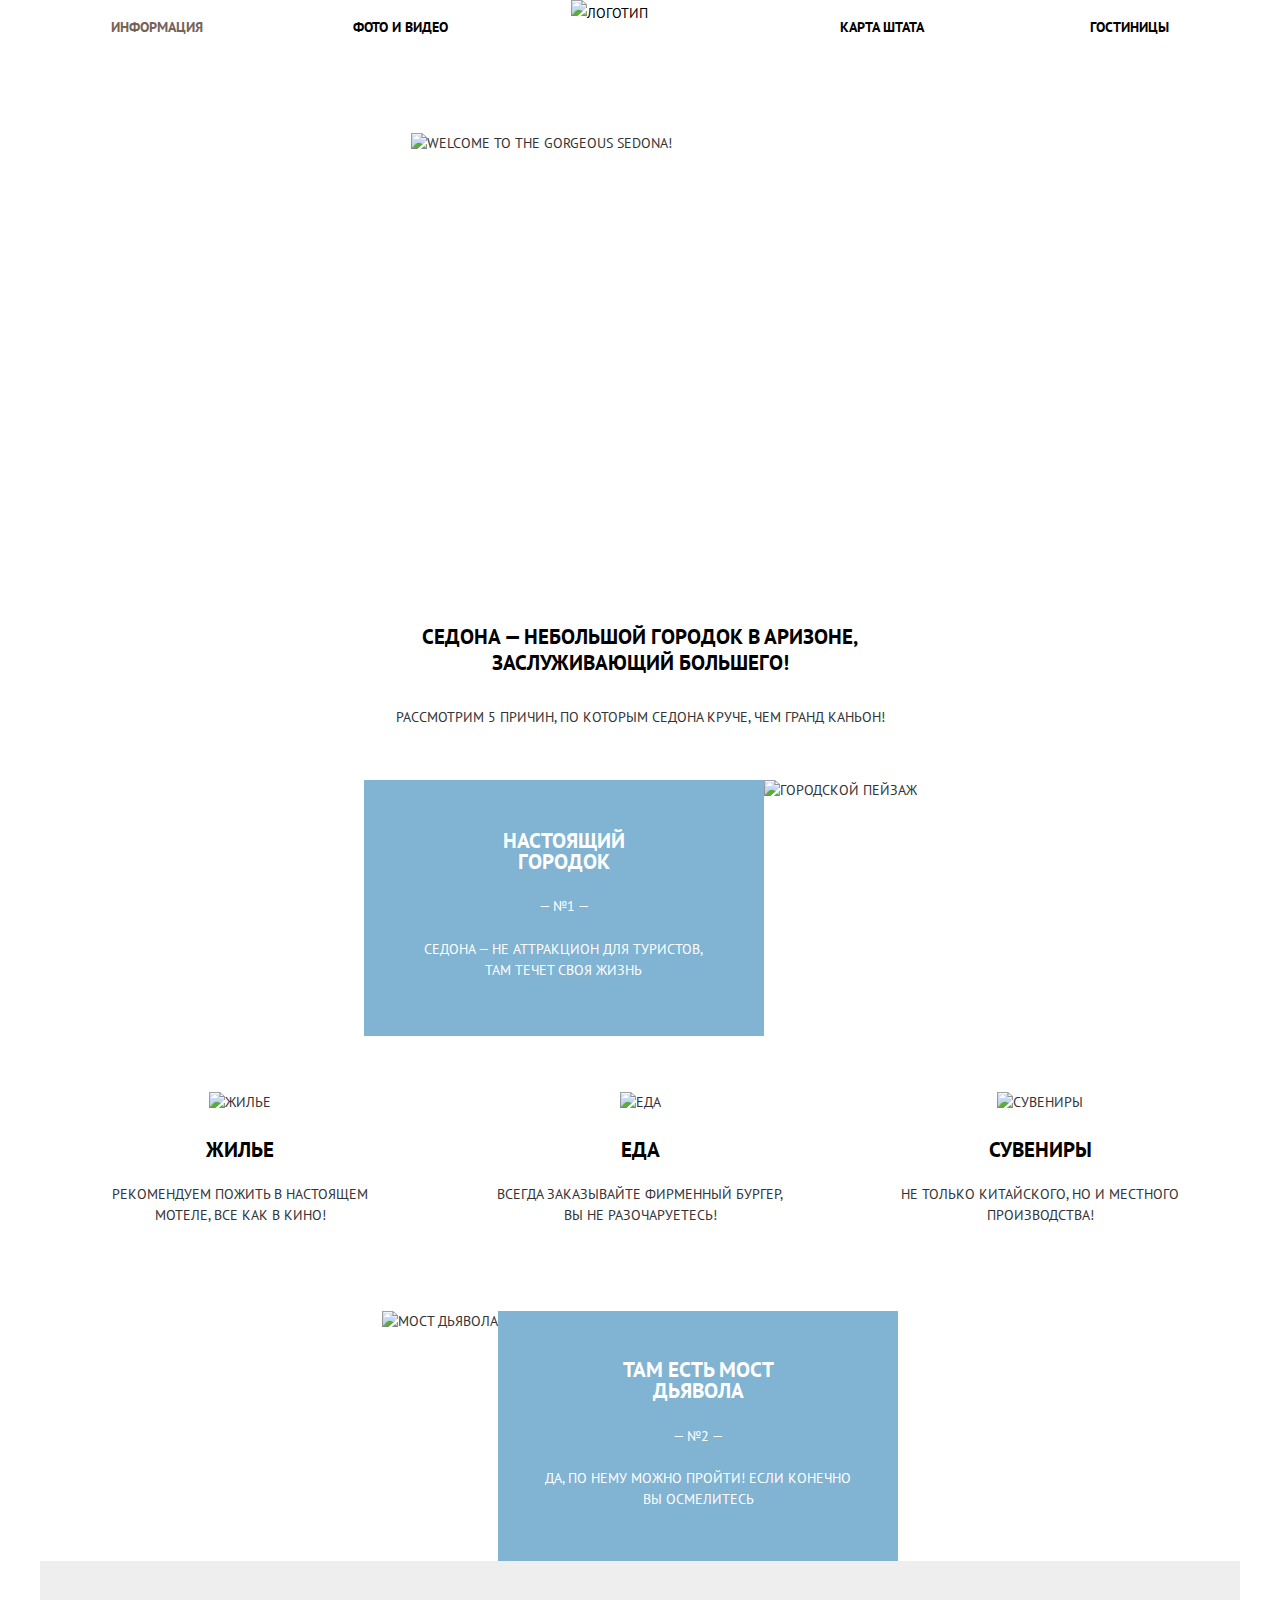
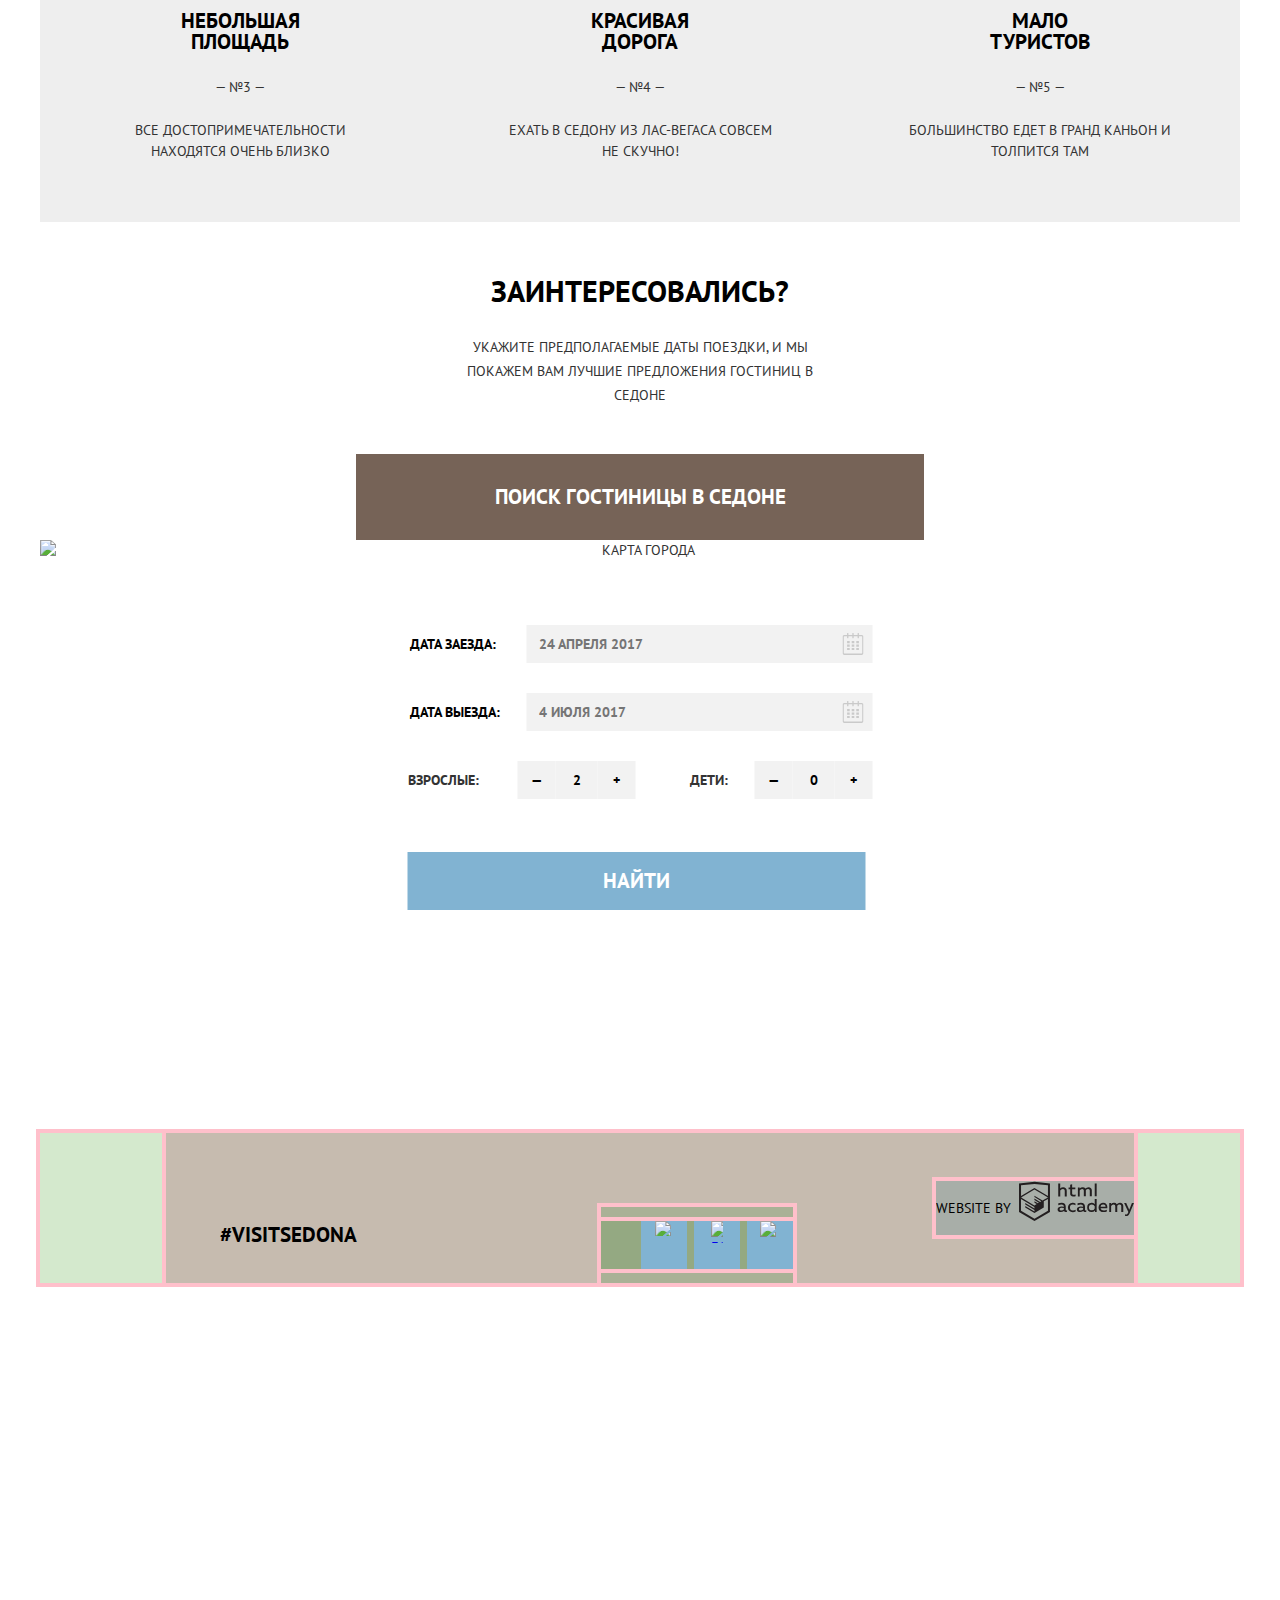
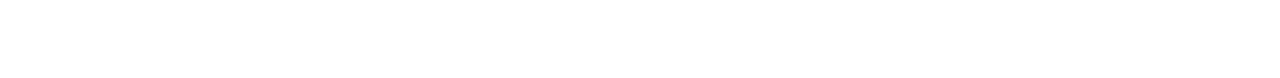
==== commit b6053926: "Новые изменения" ====
--- a/index.html
+++ b/index.html
@@ -30,7 +30,7 @@
       </div>
       <h1 class="visually-hidden">Добро пожаловать в Седону!</h1>
       <div class="description-container">
-        <p class="description">Седона - небольшой городок в Аризоне, заслуживающий большего!</p>
+        <p class="description">Седона — небольшой городок в Аризоне, заслуживающий большего!</p>
         <p>Рассмотрим 5 причин, по которым Седона круче, чем Гранд Каньон!</p>
       </div>
       <h2 class="visually-hidden">Причины</h2>
@@ -38,8 +38,8 @@
         <li class="reason-1">
           <div class="first-reason">
             <h3>Настоящий городок</h3>
-            <span>№ 1</span>
-            <p>Седона - не аттракцион для туристов, там течет своя жизнь</p>
+            <span>— №1 —</span>
+            <p>Седона — не аттракцион для туристов, там течет своя жизнь</p>
           </div>
           <div class="first-reason-photo">
             <img src="img/first-reason-photo.jpg" width="800" height="256" alt="Городской пейзаж">
@@ -74,24 +74,24 @@
           </div>
           <div class="second-reason">
             <h3>Там есть мост Дьявола</h3>
-            <span>№ 2</span>
+            <span>— №2 —</span>
             <p>Да, по нему можно пройти! Если конечно Вы осмелитесь</p>
           </div>
         </li>
         <li class="reasons">
           <div class="reason">
             <h3>Небольшая площадь</h3>
-            <span>№ 3</span>
+            <span>— №3 —</span>
             <p>Все достопримечательности находятся очень близко</p>
           </div>
           <div class="reason">
             <h3>Красивая дорога</h3>
-            <span>№ 4</span>
+            <span>— №4 —</span>
             <p>Ехать в Седону из Лас-Вегаса совсем не скучно!</p>
           </div>
           <div class="reason">
             <h3>Мало туристов</h3>
-            <span>№ 5</span>
+            <span>— №5 —</span>
             <p>Большинство едет в Гранд Каньон и толпится там</p> 
           </div>
         </li>
@@ -134,7 +134,7 @@
         <div class="search-item">
           <label for="departure-date-field">Дата выезда:</label>
           <div class="temporary-container">
-            <input class="departure-date" type="text" name="departure-date" id="departure-date-field" placeholder="04 ИЮЛЯ 2017" pattern="([0-9]{1,2}) ([А-Яа-яЁё]{3,8}) ([0-9]{4})">
+            <input class="departure-date" type="text" name="departure-date" id="departure-date-field" placeholder="4 ИЮЛЯ 2017" pattern="([0-9]{1,2}) ([А-Яа-яЁё]{3,8}) ([0-9]{4})">
             <a href="#"><svg class="date-button" xmlns="http://www.w3.org/2000/svg" width="21" height="22" viewBox="0 0 21 22"><path d="M19.251 2.025h-2.845V.648c0-.381-.294-.689-.656-.689-.363 0-.656.308-.656.689v1.377h-3.938V.648c0-.381-.294-.689-.655-.689-.363 0-.657.308-.657.689v1.377H5.906V.648c0-.381-.294-.689-.656-.689-.363 0-.657.308-.657.689v1.377H1.75C.784 2.025 0 2.847 0 3.862v16.302C0 21.179.784 22 1.75 22h17.501c.966 0 1.749-.821 1.749-1.836V3.862c0-1.015-.783-1.837-1.749-1.837zm.437 18.139a.448.448 0 0 1-.437.459H1.75a.45.45 0 0 1-.438-.459V3.862a.45.45 0 0 1 .438-.459h2.844v1.378c0 .381.294.689.657.689.362 0 .656-.308.656-.689V3.403h3.938v1.378c0 .381.294.689.657.689.361 0 .655-.308.655-.689V3.403h3.938v1.378c0 .381.293.689.656.689.362 0 .656-.308.656-.689V3.403h2.845c.241 0 .437.206.437.459v16.302z"/><path d="M4.594 8.225h2.625v2.066H4.594zM4.594 11.668h2.625v2.067H4.594zM4.594 15.112h2.625v2.066H4.594zM9.188 15.112h2.625v2.066H9.188zM9.188 11.668h2.625v2.067H9.188zM9.188 8.225h2.625v2.066H9.188zM13.781 15.112h2.625v2.066h-2.625zM13.781 11.668h2.625v2.067h-2.625zM13.781 8.225h2.625v2.066h-2.625z"/></svg></a>
           </div>
         </div>
@@ -142,7 +142,7 @@
           <div class="search-item-group">
             <label for="adults-quantity-field">Взрослые:</label>
             <div class="quantity-field">
-              <button class="quantity-button" type="button">-</button>
+              <button class="quantity-button" type="button">—</button>
               <input class="number" type="text" name="adults-quantity" id="adults-quantity-field" min="1" value="2">
               <button class="quantity-button" type="button">+</button>
             </div>
@@ -150,7 +150,7 @@
           <div class="search-item-group">
             <label for="children-quantity-field">Дети:</label>
             <div class="quantity-field">
-              <button class="quantity-button" type="button">-</button>
+              <button class="quantity-button" type="button">—</button>
               <input class="number" type="text" name="children-quantity" id="children-quantity-field" min="0" value="0">
               <button class="quantity-button" type="button">+</button>
             </div>
--- a/css/style.css
+++ b/css/style.css
@@ -97,15 +97,16 @@
   line-height: 26px;
   text-align: center;
 
-  padding-bottom: 31px;
+  padding-bottom: 36px;
 } 
 
 .description {
+  margin: 0 auto;
   font-size: 21px;
   font-weight: bold;
   color: #000000;
 
-  padding: 35px 350px 0px;
+  padding: 56px 350px 14px;
 }
 
 .reasons-list { 
@@ -117,27 +118,32 @@
   color: #ffffff;
 
   width: 400px;
-  height: 256px;
+  height: 50%;    /*Можно ли здесь использовать высоту в %? Если этот параметр не указать, то блок становится выше, чем нужно и это никак не исправить*/
+  min-height: 256px;
   background-color: #81b3d2;
 }
 
 .first-reason h3 {
+  margin: 0 auto;
+  padding: 50px 133px 24px;
+
   font-size: 21px;
   font-weight: bold;
   line-height: 21px;
   color: #ffffff;
 
-  padding: 25px 133px 0px;
+  
 }
 
 .first-reason span {
-  padding-top: 10px;
+  display: inline-block;
+  margin: 0 auto;
+  padding-bottom: 22px;
 }
 
 .first-reason p {
-  width: 287px;
-  padding-left: 57px;
-  padding-top: 13px;
+  margin: 0 auto;
+  padding: 0 57px;
 }
 
 .recommendations {
@@ -145,28 +151,33 @@
 }
 
 .recommendation {
-  text-align: center;
-
-  padding: 0 50px 60px;
+  width: 33%;
+  text-align: center;
+
+  padding: 0 50px;
+}
+
+.recommendation-photo {
+  padding-bottom: 26px;
 }
 
 .recommendation h4 {
+  margin: 0 auto;
+  padding-bottom: 10px;
+
   font-size: 21px;
   font-weight: bold;
   line-height: 21px;
   color: #000000;
 }
 
-.recommendation p {
-  width: 300px;
-}
-
 .second-reason {
   text-align: center;
   color: #ffffff;
 
   width: 400px;
-  height: 256px;
+  height: 50%;
+  min-height: 256px;
   background-color: #81b3d2;
 }
 
@@ -183,7 +194,14 @@
   width: 151px;
 }
 
+.second-reason span {
+  display: inline-block;
+  margin-bottom: 0 auto;
+  padding-bottom: 12px;
+}
+
 .second-reason p {
+  margin: 0 auto;
   padding: 9px 40px;
 }
 
@@ -192,6 +210,7 @@
 }
 
 .reason {
+  width: 33%;
   text-align: center;
 }
 
@@ -208,6 +227,7 @@
 }
 
 .interested {
+  margin: 0 auto;
   font-size: 30px;
   font-weight: bold;
   line-height: 36px;
@@ -433,7 +453,7 @@
 .rating p {
   color: #666666;
 
-  width: 110px;
+  min-width: 110px;
   height: 27px;
   background-color: #f2f2f2;
 }
@@ -528,9 +548,11 @@
 }
 
 .search-form .search-item {
+  margin: 0 auto;
   font-weight: bold;
   line-height: 26px;
   color: #000000;
+  margin-bottom: 30px;
 }
 
 .arrival-date {
@@ -585,34 +607,36 @@
 }
 
 .quantity-button {
+  width: 38px;
+  height: 38px;
+  font-weight: bold;
+  background-color: #f2f2f2;
+  border: none;
+  cursor: pointer;
+}
+
+.plus,
+.minus {
+  vertical-align: middle;
+}
+
+.number {
+  font-size: 14px;
+  line-height: 26px;
+  font-weight: bold;
+  text-align: center;
+
   width: 38px;
   height: 38px;
   background-color: #f2f2f2;
   border: none;
-  cursor: pointer;
-}
-
-.plus,
-.minus {
-  vertical-align: middle;
-}
-
-.number {
-  font-size: 14px;
-  line-height: 26px;
-  font-weight: bold;
-  text-align: center;
-
-  width: 38px;
-  height: 38px;
-  background-color: #f2f2f2;
-  border: none;
 }
 
 .search-button {
   width: 458px;
   height: 58px;
   background-color: #81b3d2;
+  margin-bottom: 53px;
 }
 
 .search-button:hover,
@@ -633,15 +657,16 @@
 .central-container {
   margin: 0 auto;
   width: 1200px;
+  position: relative;
 }
 
 .main-header {
   position: absolute;
 
   /* Временно для сетки */
-  min-height: 69px;
+ /* min-height: 69px;
   background-color: rgba(11, 212, 155, 0.2);
-  outline: 4px solid pink;
+  outline: 4px solid pink;*/
 }
 
 .main-navigation {
@@ -651,8 +676,8 @@
   
   /* Временно для сетки */
   /*min-height: 69px;*/
-  background-color: rgba(212, 202, 11, 0.2);
-  outline: 4px solid pink;
+ /* background-color: rgba(212, 202, 11, 0.2);
+  outline: 4px solid pink;*/
 }
 
 .main-header-logo {
@@ -664,8 +689,12 @@
 
   /* Временно для сетки */
   /*display: block;*/
-  background-color: rgba(212, 11, 68, 0.2);
-  outline: 4px solid pink;
+  /*background-color: rgba(212, 11, 68, 0.2);
+  outline: 4px solid pink;*/
+}
+
+.main-navigation-wrapper {
+  background-color: #ffffff;
 }
 
 .site-navigation {
@@ -682,26 +711,29 @@
   list-style: none;
 
   /* Временно для сетки */
-  min-height: 56px;
+  /*min-height: 56px;
   background-color: rgba(31, 11, 212, 0.2);
-  outline: 4px solid pink;
+  outline: 4px solid pink;*/
 }
 
 .site-navigation > li {
   flex-basis: 20%;
+}
+
+.site-navigation li:first-child {
   padding: 14px 0 16px 71px;
 }
 
 .site-navigation li:nth-child(2) {
-  padding: 14px 0 14px 77px;
+  padding: 14px 0 14px 92px;
 }
 
 .site-navigation li:nth-child(3) {
-  padding: 14px 0 14px 322px;
+  padding: 14px 0 14px 336px;
 }
 
 .site-navigation li:last-child {
-  padding: 14px 0 14px 120px;
+  padding: 14px 0 14px 100px;
 }
 
 .description-container {
@@ -735,7 +767,7 @@
 .reason-1 {
   display: flex;
   justify-content: center;
-  margin-bottom: 50px;
+  margin-bottom: 56px;
 
   /* Временно для сетки */
  /* min-height: 256px;
@@ -745,6 +777,7 @@
 
 .recommendations {
   display: flex;
+  padding-bottom: 71px;
 
   /* Временно для сетки */
   /*min-height: 256px;
@@ -764,9 +797,9 @@
 
 .reasons {
   display: flex;
-  margin-top: -6px;
-  margin-bottom: 19px;
-  padding-bottom: 46px;
+  justify-content: space-around;
+  margin: -6px 0 51px;
+  padding-bottom: 60px;
 
 
   /* Временно для сетки */
@@ -777,12 +810,18 @@
 
 .reason h3 {
   margin: 0 auto;
-  padding: 51px 125px 22px;
+  padding: 49px 125px 25px;
+}
+
+.reason span {
+  display: inline-block;
+  margin: 0 auto;
+  padding-bottom: 22px;
 }
 
 .reason p {
   margin: 0 auto;
-  padding: 25px 85px 9px;
+  padding: 0 60px;
 }
 
 .search {
@@ -798,7 +837,7 @@
 }
 
 .interested-description {
-  margin: 0 400px 45px;
+  margin: 0 400px 47px;
 }
 
 .hotel-search-button {
@@ -808,11 +847,11 @@
 
 .map {
   display: flex;
-
-  /* Временно для сетки */
   min-height: 475px;
-  background-color: rgba(79, 6, 143, 0.2);
-  outline: 4px solid pink;
+
+  /* Временно для сетки */
+/*  background-color: rgba(79, 6, 143, 0.2);
+  outline: 4px solid pink;*/
 }
 
 .main-footer {
@@ -892,11 +931,11 @@
 
 .search-form {
   position: absolute; 
-  padding: 56px;
+  padding: 55px 56px 0 56px;
   background-color: #ffffff;
   left: 50%;
   transform: translateX(-50%);
-  top: 2150px;
+  top: 2170px;
 
    /* Временно для сетки */
   /*min-height: 574px;
@@ -906,15 +945,13 @@
 
 .search-item-groups {
   display: flex;
-  justify-content: space-between;
   align-items: center;
-  margin-bottom: 24px;
 }
 
 .search-item-group {
   display: flex;
   align-items: center;
-  margin-bottom: 55px;
+  margin-bottom: 53px;
 
   font-weight: bold;
 }
@@ -935,22 +972,38 @@
   position: absolute;
   right: 10px;
   top: 50%;
-  transform: translateY(-50%);
+  transform: translateY(-37%) translateX(1px);
+}
+
+.search-item label {
+  margin-left: 2px;
 }
 
 .arrival-date {
   box-sizing: border-box;
   width: 100%;
   border: none;
+  padding-left: 12px;
 }
 
 .departure-date {
   box-sizing: border-box;
   width: 100%;
   border: none;
+  padding-left: 12px;
+}
+
+.search-item-group label {
+  margin-right: 39px;
+}
+
+.search-item-group:nth-child(2) label {
+  margin: 0 auto;
+  margin: 0 27px 0 54px;
 }
 
 .quantity-field {
+  margin: 0 auto;
   display: flex;
   flex-direction: row;
 
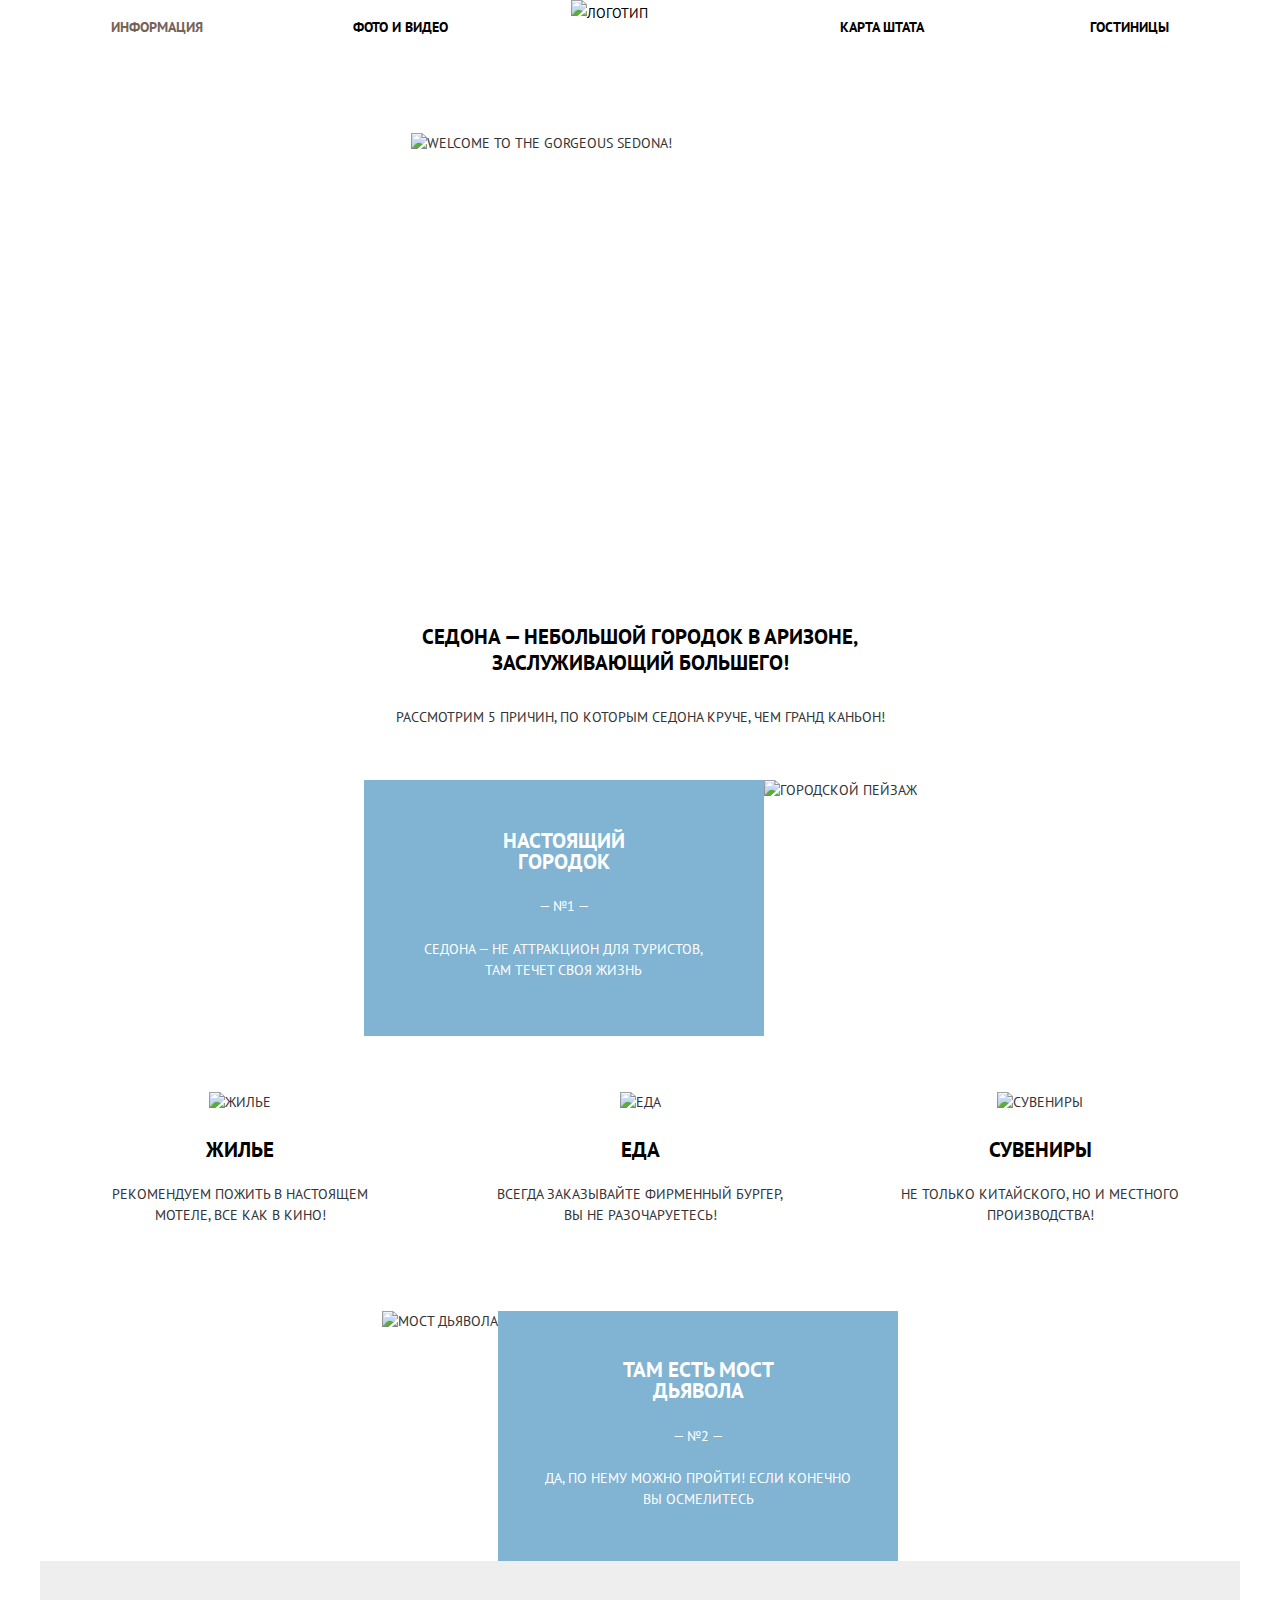
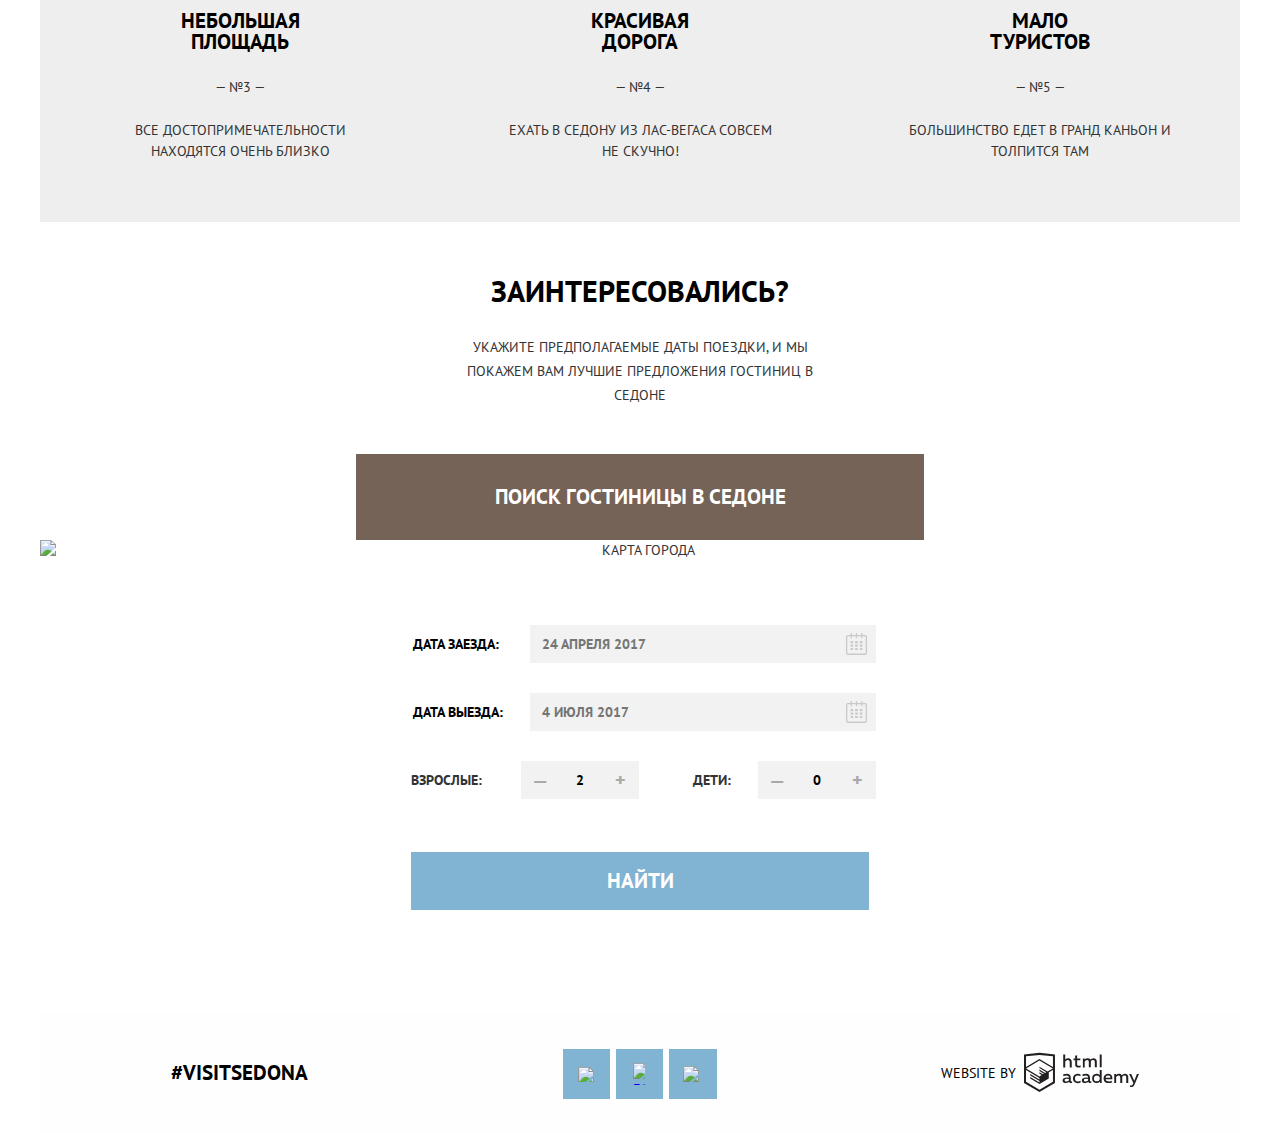
==== commit a2e50210: "Изменения 26.03" ====
--- a/index.html
+++ b/index.html
@@ -143,7 +143,7 @@
             <label for="adults-quantity-field">Взрослые:</label>
             <div class="quantity-field">
               <button class="quantity-button" type="button">—</button>
-              <input class="number" type="text" name="adults-quantity" id="adults-quantity-field" min="1" value="2">
+              <input class="number" type="text" name="adults-quantity" id="adults-quantity-field" value="2" pattern="(^[ 0-9]+$)">
               <button class="quantity-button" type="button">+</button>
             </div>
           </div>
@@ -151,7 +151,7 @@
             <label for="children-quantity-field">Дети:</label>
             <div class="quantity-field">
               <button class="quantity-button" type="button">—</button>
-              <input class="number" type="text" name="children-quantity" id="children-quantity-field" min="0" value="0">
+              <input class="number" type="text" name="children-quantity" id="children-quantity-field" value="0" pattern="(^[ 0-9]+$)">
               <button class="quantity-button" type="button">+</button>
             </div>
           </div>
--- a/css/style.css
+++ b/css/style.css
@@ -72,9 +72,9 @@
 
 .filter-form {
   display: flex;
-  justify-content: space-around;
+  justify-content: space-between;
   align-items: center;
-  margin-bottom: 10px;
+  margin-bottom: 26px;
 
   background-color: #ffffff;
   background-image: url("../img/background-inner.jpg");
@@ -267,21 +267,48 @@
 }
 
 .filter {
+  margin: 0 0;
+  padding: 0 0;
   font-size: 14px;
   line-height: 21px;
   color: #ffffff;
+
+  border: none;
+}
+
+.filter-1 {
+  display: flex;
+  margin: 65px 0  0 73px;
+}
+
+.filter-2 {
+  display: flex;
+  margin: 65px 223px 0 0;
 }
 
 .filter legend {
   font-size: 16px; 
   font-weight: bold;
+  padding-bottom: 16px;
 }
 
 .filter-list {
+  margin: 0 0;
+  padding: 0 0;
   list-style: none;
-}
-
-.filter-button {
+  display: flex;
+  flex-direction: column;
+}
+
+.filter-option label {
+  cursor: pointer;
+}
+
+.filter-option {
+  padding: 9px 0;
+}
+
+/*.filter-button {
   font-size: 14px;
   line-height: 21px;
   text-align: center;
@@ -293,21 +320,159 @@
   background-color: transparent;
 
   border: 2px solid #ffffff;
-}
-
-.filter-button:hover,
+}*/
+
+/*.filter-button:hover,
 .filter-button:focus {
   color: #000000;
 
   background-color: #ffffff;
-}
+}*/
+
+/* Фильтр */
+
+.filter-range {
+  width: 319px;
+  margin: 50px 76px 0 0;
+
+  color: #ffffff;
+  text-transform: uppercase;
+}
+
+.filter-range-title {
+  margin: 0 0 10px 6px;
+
+  font-weight: 600;
+  font-size: 16px;
+  line-height: 21px;
+}
+
+.price-controls {
+  position: relative;
+  
+  height: 33px;
+  margin: 0 0 20px 7px;
+
+  font-size: 0;
+
+  border: 2px solid #ffffff;
+  border-radius: 2px;
+}
+
+.price-controls::after {
+  content: "";
+  position: absolute;
+  top: 50%;
+  left: 50%;
+
+  width: 2px;
+  height: 22px;
+
+  background: #ffffff;
+  transform: translate(-50%, -50%);
+}
+
+.price-controls label {
+  display: inline-block;
+
+  font-size: 14px;
+  line-height: 38px;
+  vertical-align: top;
+
+  cursor: pointer;
+}
+
+.price-controls .min-price,
+.price-controls .max-price {
+  width: 90px;
+  padding-left: 61px;
+}
+
+.price-controls input {
+  width: 50px;
+  margin: 0;
+
+  color: inherit;
+  font: inherit;
+
+  background: none;
+  border: none;
+}
+
+.range-controls {
+  position: relative;
+
+  margin: 0 0 32px 5px;
+}
+
+.range-controls .scale {
+  height: 2px;
+
+  background: rgba(255, 255, 255, 0.3);
+}
+
+.range-controls .bar {
+  width: 80%;
+  height: 2px;
+
+  background: #ffffff;
+}
+
+.range-toggle {
+  position: absolute;
+  top: -9px;
+
+  width: 4px;
+  height: 4px;
+
+  background: #ababab;
+  border: 8px solid #ffffff;
+  border-radius: 50%;
+  box-shadow: 0 2px 1px 0 rgba(0, 1, 1, 0.2);
+  cursor: pointer;
+}
+
+.range-toggle:hover {
+  background: #1c4f80;
+}
+
+.range-toggle-min {
+  left: 0;
+}
+
+.range-toggle-max {
+  left: 80%;
+}
+
+.btn-transparent {
+  display: block;
+  margin: 0 auto;
+  padding: 6px 35px;
+
+  font-size: 14px;
+  line-height: 20px;
+  color: #ffffff;
+  text-transform: uppercase;
+
+  background: transparent;
+  border: 2px solid #ffffff;
+  border-radius: 2px;
+  cursor: pointer;
+}
+
+.btn-transparent:hover {
+  color: #000000;
+
+  background: #ffffff;
+}
+/*/Фильтр*/
 
 .sorting {
   display: flex;
-  justify-content: space-around;
+  justify-content: flex-start;
   align-items: center;
-  margin-bottom: 41px;
-  padding: 4px;
+  padding: 4px 0 32px;
+  margin-bottom: 24px;
   border-bottom: 1px solid #e5e5e5;
 }
 
@@ -316,18 +481,42 @@
   line-height: 26px;
   font-weight: bold;
   color: #000000;
+ 
+  margin: 0 0;
+  margin-left: 71px;
 }
 
 .sorting h4 {
   font-size: 12px;
   line-height: 18px;
-  color: #000000;
+  font-weight: normal;
+  color: #000000;
+
+  margin: 0 0;
+  padding: 5px 40px 0 49px;
 }
 
 .sorting-list {
+  margin: 0 0;
+  padding: 0 0;
+
   display: flex;
   list-style: none;
-}
+  padding-top: 2px;
+}
+
+.sorting-list li {
+  padding-right: 33px;
+}
+
+.sorting-list li:nth-child(3) {
+  padding-right: 503px;
+}
+
+.sorting-list li:nth-child(4) {
+  padding-right: 12px;
+}
+
 
 .sorting-list a {
   text-decoration: none;
@@ -341,6 +530,14 @@
   border: none; 
 }
 
+.up-and-down-group {
+  list-style: none;
+  display: flex;
+  margin-left: auto;
+}
+
+
+
 .up-button path,
 .down-button path {
   fill: #cacaca;
@@ -387,9 +584,13 @@
 }
 
 .hotel-description h3 {
+  margin: 0 0;
+  padding-bottom: 7px;
+
   font-size: 21px;
   line-height: 26px;
   color: #000000;
+  cursor: pointer;
 }
 
 .hotel-description h3:hover,
@@ -401,6 +602,21 @@
   color: rgba(0, 0, 0, 0.3);
 }
 
+.hotel-description p {
+  display: flex;
+  justify-content: space-between;
+  margin: 0;
+  padding-bottom: 15px;
+}
+
+.hotel-details img {
+  padding-top: 5px;
+}
+
+.hotel-description span {
+  padding-right: 75px;
+}
+
 .button-hotel {
   font-size: 14px;
   line-height: 21px;
@@ -410,11 +626,11 @@
 
 .button-hotel-more {
   display: inline-block;
+  margin: 0 4px 0 0;
+  padding: 3px 16px 4px;
 
   text-align: center;
 
-  width: 110px;
-  height: 27px;
   background-color: #81b3d2;
 }
 
@@ -431,11 +647,11 @@
 
 .button-hotel-booking {
   display: inline-block;
+  margin: 0 0;
+  padding: 3px 16px 4px;
 
   text-align: center;
 
-  width: 142px;
-  height: 27px;
   background-color: #766357;
 }
 
@@ -452,10 +668,38 @@
 
 .rating p {
   color: #666666;
-
-  min-width: 110px;
-  height: 27px;
+ 
+  padding: 4px 14px;
+
   background-color: #f2f2f2;
+}
+
+.stars {
+  padding-left: 2px;
+}
+
+.hotel:first-child .rating p {
+  margin: 41px 70px 0 0;
+}
+
+.hotel:first-child .stars {
+  margin: 4px 0 0 20px;
+}
+
+.hotel:nth-child(2) .rating p {
+  margin: 41px 70px 0 0;
+}
+
+.hotel:nth-child(2) .stars {
+  margin: 4px 0 0 45px;
+}
+
+.hotel:nth-child(3) .rating p {
+  margin: 41px 70px 0 0;
+}
+
+.hotel:nth-child(3) .stars {
+  margin: 4px 0 0 66px;
 }
 
 /* /MAIN */
@@ -472,8 +716,6 @@
   font-weight: bold;
   line-height: 26px;
   color: #000000;
-  margin-left: 54px;
-  margin-top: 74px;
 }
 
 .social-media-button {
@@ -485,16 +727,24 @@
   margin-top: 74px;
 }
 
-.social-media-buttons ul {
-  display: flex;
-  
-}
 
 .social-media-buttons li {
-  width: 46px;
-  height: 48px;
+ /* width: 46px;
+  height: 48px;*/
   background-color: #81b3d2;
   cursor: pointer;
+}
+
+.social-media-buttons-list li:first-child {
+  padding: 18px 15px 10px 15px;
+}
+
+.social-media-buttons-list li:nth-child(2) {
+  padding: 14px 18px 14px 17px;
+}
+
+.social-media-buttons-list li:last-child {
+  padding: 17px 14px 11px 14px;
 }
 
 .social-media-button a {
@@ -607,17 +857,25 @@
 }
 
 .quantity-button {
+  font-size: 20px;
+  font-weight: bold;
+  color: #a9a9a9;
+
   width: 38px;
   height: 38px;
-  font-weight: bold;
   background-color: #f2f2f2;
   border: none;
+
   cursor: pointer;
 }
 
-.plus,
-.minus {
-  vertical-align: middle;
+.quantity-button:hover,
+.quantity-button:focus {
+  color: #000000;
+}
+
+.quantity-button:active {
+  color: #81b3d2;
 }
 
 .number {
@@ -855,13 +1113,16 @@
 }
 
 .main-footer {
+  position: absolute;
   display: flex;
   justify-content: center;
-
-  /* Временно для сетки */
-  min-height: 121px;
-  background-color: rgba(38, 143, 6, 0.2);
-  outline: 4px solid pink;
+  bottom: 0;
+  width: 1200px;
+  min-height: 120px;
+  background-color: rgba(254, 254, 254, 0.9);
+
+  /* Временно для сетки */
+/*  outline: 4px solid pink;*/
 }
 
 .main-footer-container {
@@ -870,32 +1131,34 @@
   flex-basis: 968px;
 
   /* Временно для сетки */
+ /* min-height: 48px;
+  background-color: rgba(143, 6, 54, 0.2);
+  outline: 4px solid pink;*/
+}
+
+.social-media-buttons {
+  display: flex;
+  flex-direction: column;
   min-height: 48px;
-  background-color: rgba(143, 6, 54, 0.2);
-  outline: 4px solid pink;
-}
-
-.social-media-buttons {
-  display: flex;
-  flex-direction: column;
+  margin: 0 auto;
+  padding-right: 10px;
 
    /*Временно для сетки */
-  min-height: 48px;
-  background-color: rgba(62, 140, 52, 0.2);
-  outline: 4px solid pink;
+  
+  /*background-color: rgba(62, 140, 52, 0.2);
+  outline: 4px solid pink;*/
 }
 
 .social-media-buttons-list {
   display: flex;
   flex-direction: row;
   justify-content: space-between;
-  width: 152px;
   padding-left: 0 auto;
 
    /* Временно для сетки */
-  min-height: 48px;
+/*  min-height: 48px;
   background-color: rgba(62, 140, 52, 0.2);
-  outline: 4px solid pink;
+  outline: 4px solid pink;*/
 }
 
 .social-media-buttons-list a {
@@ -904,24 +1167,34 @@
   align-items: center;
 }
 
+.social-media-button {
+  margin: 1px 3px 0 3px;
+}
+
 .main-footer-author {
   display: flex;
   flex-direction: row;
   justify-content: space-between;
-
-  /* Временно для сетки */
+  align-items: center;
   min-height: 28px;
-  background-color: rgba(52, 127, 140, 0.2);
-  outline: 4px solid pink;
+
+  /* Временно для сетки */
+  
+ /* background-color: rgba(52, 127, 140, 0.2);
+  outline: 4px solid pink;*/
 }
 
 .logo-htmlacademy {
-  padding-left: 8px;
+  padding: 4px 0 0 8px;
 }
 
 .modal-search {
+  position: absolute; 
   display: flex;
   flex-direction: row;
+  left: 50%;
+  transform: translateX(-50%);
+  top: 2170px;
 
    /* Временно для сетки */
   /*min-height: 574px;
@@ -930,12 +1203,9 @@
 }
 
 .search-form {
-  position: absolute; 
   padding: 55px 56px 0 56px;
   background-color: #ffffff;
-  left: 50%;
-  transform: translateX(-50%);
-  top: 2170px;
+ 
 
    /* Временно для сетки */
   /*min-height: 574px;
@@ -1018,7 +1288,7 @@
 }
 
 .main-footer-container {
-  margin-left: 20px;
+  margin-left: 30px;
   align-items: center;
 }
 
@@ -1030,28 +1300,233 @@
 
 }
 
+.filter-input-checkbox {
+  display: none;
+}
+
+.filter-input-checkbox:checked + label:before {
+  display: inline-block;
+  content: '';
+  vertical-align: middle;
+  width: 27px;
+  height: 27px;
+  margin-right: 13px;
+  background-image: url("../img/checkbox-on.svg");
+  background-repeat: no-repeat;
+}
+
+.filter-input-checkbox + label:before {
+  display: inline-block;
+  content: '';
+  vertical-align: middle;
+  width: 27px;
+  height: 27px;
+  margin-right: 13px;
+  background-image: url("../img/checkbox-off.svg");
+  background-repeat: no-repeat;
+}
+
 .search-results {
   display: flex;
   flex-direction: column;
-  margin-bottom: 28px;
 }
 
 .hotel {
   display: flex;
-  justify-content: space-around;
+  justify-content: space-between;
   border-bottom: 1px solid #e5e5e5;
 }
 
+.search-results .hotel {
+  padding-bottom: 29px;
+  margin-bottom: 26px;
+}
+
+.search-results .hotel:last-child {
+  margin-bottom: 0;
+}
+
+
 .hotel-details {
   display: flex;
-}
+  margin-left: 72px;
+}
+
+
+.hotel-description {
+  padding-left: 30px;
+}
+
 
 .main-footer-inner {
   display: flex;
   flex-direction: row;
-  justify-content: space-around;
-
-
-  /* Временно для сетки*/
-  border: 2px solid pink;
-  }+  justify-content: space-between;
+}
+
+  .hashtag-inner {
+  margin: 0;
+  padding: 0;
+  padding-left: 2px;
+
+  font-size: 21px;
+  font-weight: bold;
+  line-height: 26px;
+  color: #000000;
+}
+
+.social-media-buttons-list-inner {
+  display: flex;
+  flex-direction: row;
+  justify-content: space-between;
+}
+
+
+
+.social-media-button-inner {
+  list-style: none;
+}
+
+.social-media-buttons-inner {
+  margin-left: 100px;
+  margin-top: 74px;
+}
+
+.social-media-buttons-inner li {
+ /* width: 46px;
+  height: 48px;*/
+  background-color: #81b3d2;
+  cursor: pointer;
+}
+
+.social-media-buttons-list-inner li:first-child {
+  padding: 18px 15px 10px 15px;
+}
+
+.social-media-buttons-list-inner li:nth-child(2) {
+  padding: 14px 18px 14px 17px;
+}
+
+.social-media-buttons-list-inner li:last-child {
+  padding: 17px 14px 11px 14px;
+}
+
+.social-media-button-inner a {
+  display: block;
+
+  text-align: center;
+}
+
+.social-media-buttons-inner li:hover,
+.social-media-buttons-inner li:focus {
+  background-color: #669ec0;
+}
+
+.social-media-buttons-inner li:active {
+  background-color: #5496bd;
+}
+
+.social-media-button-inner > a:active img {
+  opacity: 0.3; 
+}
+
+.author-inner {
+  line-height: 26px;
+  color: #000000;
+}
+
+.logo-htmlacademy-inner {
+  width: 115px;
+  height: 41px;
+}
+
+.logo-htmlacademy-inner path:hover,
+.logo-htmlacademy-inner path:focus {
+  fill: #81b3d2;
+}
+
+.logo-htmlacademy-inner path:active {
+  fill: #bdbbbc;
+}
+
+
+
+
+.main-footer-inner {
+  display: flex;
+  justify-content: center;
+  bottom: 0;
+  width: 1200px;
+  min-height: 120px;
+  background-color: rgba(254, 254, 254, 0.9);
+
+  /* Временно для сетки */
+/*  outline: 4px solid pink;*/
+}
+
+.main-footer-container-inner {
+  display: flex;
+  justify-content: space-between;
+  align-items: center;
+  flex-basis: 968px;
+  margin-left: 27px;
+
+  /* Временно для сетки */
+ /* min-height: 48px;
+  background-color: rgba(143, 6, 54, 0.2);
+  outline: 4px solid pink;*/
+}
+
+.social-media-buttons-inner {
+  display: flex;
+  flex-direction: column;
+  min-height: 48px;
+  margin: 0;
+  padding: 0 0 0 38px;
+
+   /*Временно для сетки */
+  
+  /*background-color: rgba(62, 140, 52, 0.2);
+  outline: 4px solid pink;*/
+}
+
+.social-media-buttons-list-inner {
+  display: flex;
+  flex-direction: row;
+  justify-content: space-between;
+  margin: 0;
+  padding: 0;
+
+
+   /* Временно для сетки */
+/*  min-height: 48px;
+  background-color: rgba(62, 140, 52, 0.2);
+  outline: 4px solid pink;*/
+}
+
+.social-media-buttons-list-inner a {
+  display: flex;
+  justify-content: center;
+  align-items: center;
+}
+
+.social-media-button-inner {
+  margin: 1px 3px 0 3px;
+}
+
+.main-footer-author-inner {
+  display: flex;
+  flex-direction: row;
+  justify-content: space-between;
+  min-height: 28px;
+  padding: 0 0 0 7px;
+
+  /* Временно для сетки */
+  
+ /* background-color: rgba(52, 127, 140, 0.2);
+  outline: 4px solid pink;*/
+}
+
+.logo-htmlacademy-inner {
+  padding: 7px 0 0 8px;
+}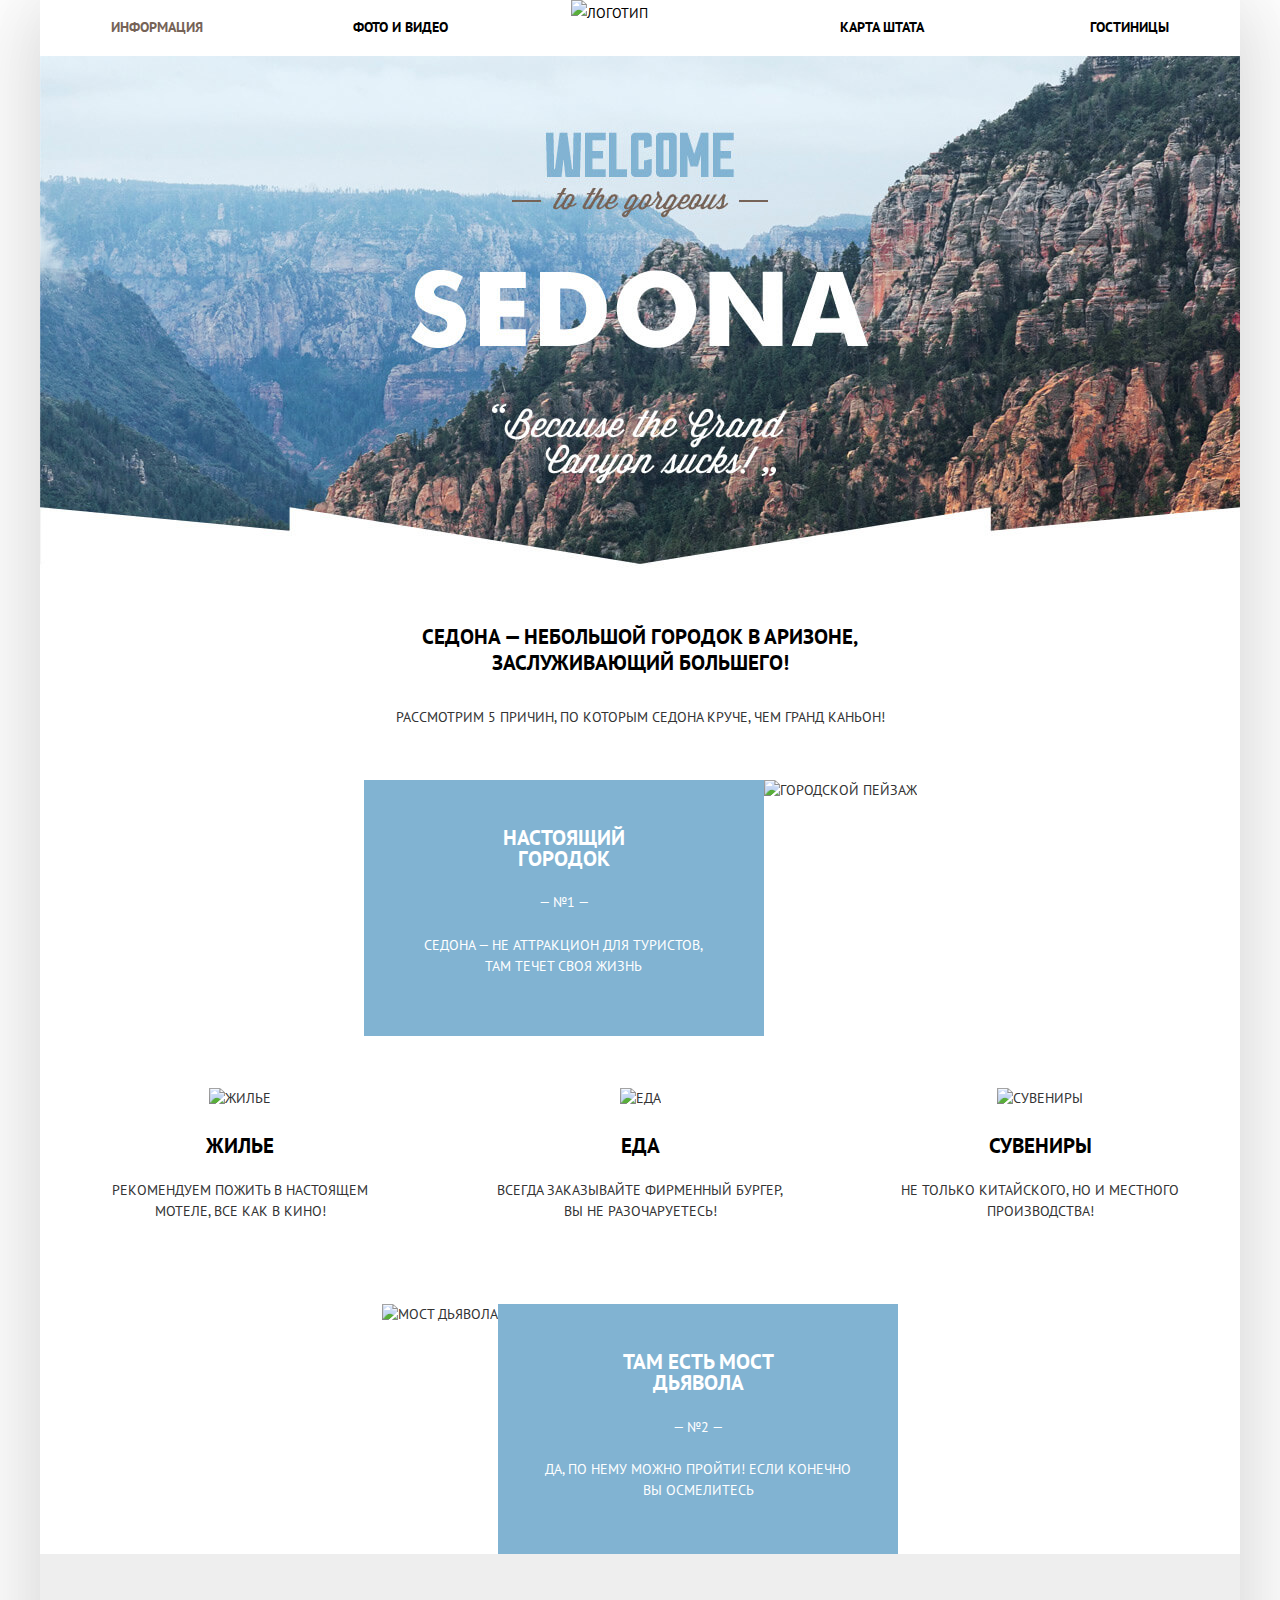
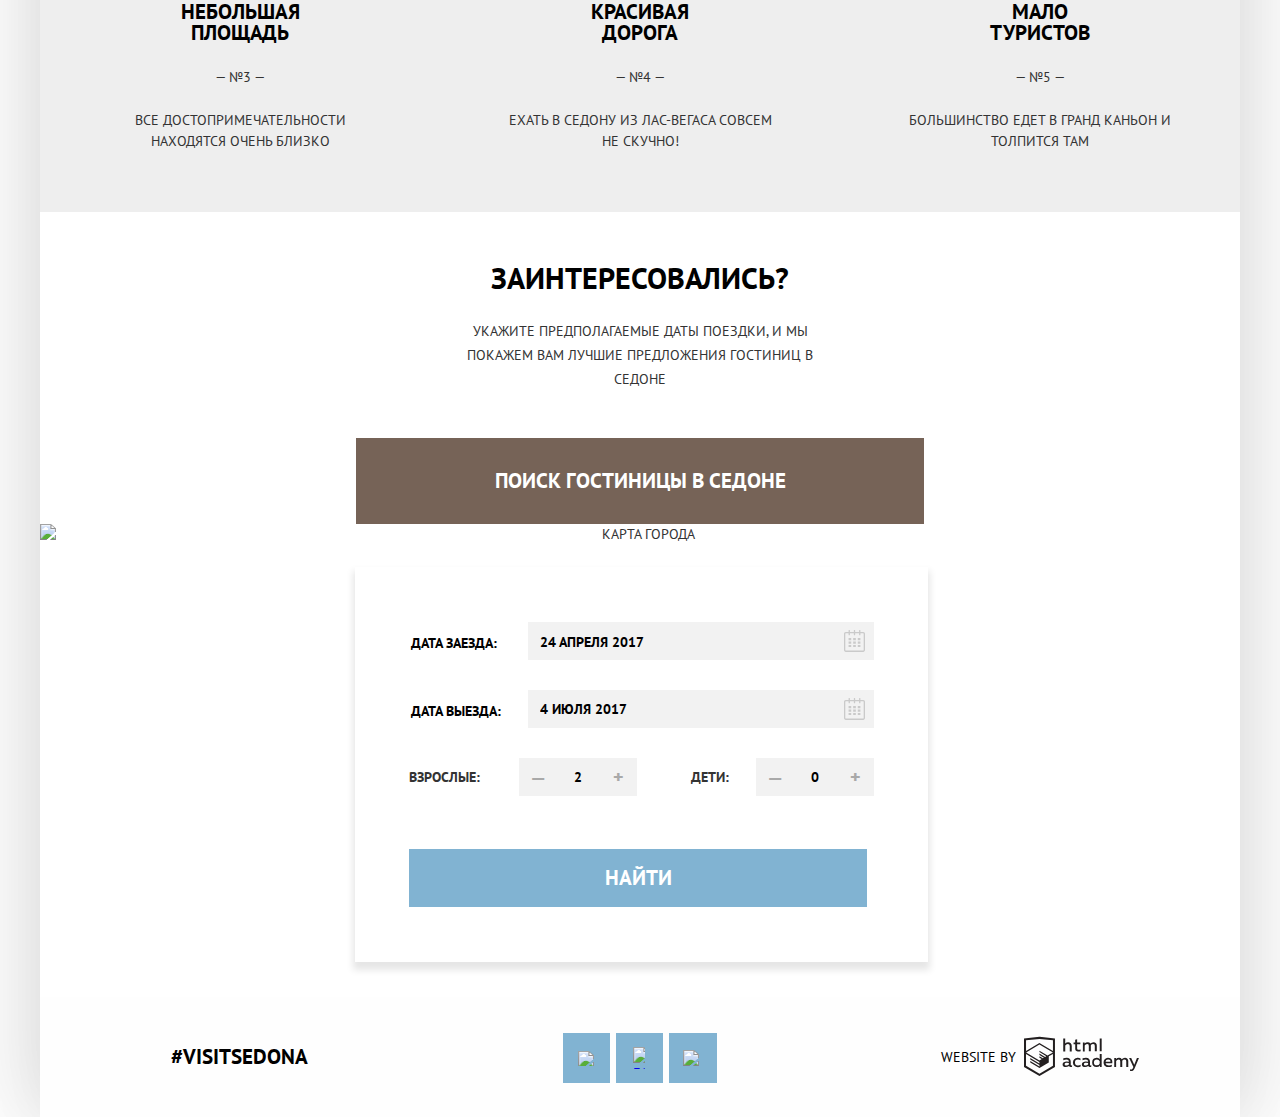
==== commit 9f47cdd3: "Правки" ====
--- a/index.html
+++ b/index.html
@@ -26,7 +26,7 @@
     </header>
     <main class="main-container">
       <div class="background-image">
-        <img src="img/background-text.png" width="458" height="352" alt="Welcome to the gorgeous Sedona!">
+        <!-- <img src="img/background-text.png" width="458" height="352" alt="Welcome to the gorgeous Sedona!"> -->
       </div>
       <h1 class="visually-hidden">Добро пожаловать в Седону!</h1>
       <div class="description-container">
@@ -127,14 +127,14 @@
         <div class="search-item">
           <label for="arrival-date-field">Дата заезда:</label>
           <div class="temporary-container">
-            <input class="arrival-date" type="text" name="arrival-date" id="arrival-date-field" placeholder="24 АПРЕЛЯ 2017" pattern="([0-9]{1,2}) ([А-Яа-яЁё]{3,8}) ([0-9]{4})">
+            <input class="arrival-date" type="text" name="arrival-date" id="arrival-date-field" value="24 АПРЕЛЯ 2017" pattern="([0-9]{1,2}) ([А-Яа-яЁё]{3,8}) ([0-9]{4})">
             <a href="#"><svg  class="date-button" xmlns="http://www.w3.org/2000/svg" width="21" height="22" viewBox="0 0 21 22"><path d="M19.251 2.025h-2.845V.648c0-.381-.294-.689-.656-.689-.363 0-.656.308-.656.689v1.377h-3.938V.648c0-.381-.294-.689-.655-.689-.363 0-.657.308-.657.689v1.377H5.906V.648c0-.381-.294-.689-.656-.689-.363 0-.657.308-.657.689v1.377H1.75C.784 2.025 0 2.847 0 3.862v16.302C0 21.179.784 22 1.75 22h17.501c.966 0 1.749-.821 1.749-1.836V3.862c0-1.015-.783-1.837-1.749-1.837zm.437 18.139a.448.448 0 0 1-.437.459H1.75a.45.45 0 0 1-.438-.459V3.862a.45.45 0 0 1 .438-.459h2.844v1.378c0 .381.294.689.657.689.362 0 .656-.308.656-.689V3.403h3.938v1.378c0 .381.294.689.657.689.361 0 .655-.308.655-.689V3.403h3.938v1.378c0 .381.293.689.656.689.362 0 .656-.308.656-.689V3.403h2.845c.241 0 .437.206.437.459v16.302z"/><path d="M4.594 8.225h2.625v2.066H4.594zM4.594 11.668h2.625v2.067H4.594zM4.594 15.112h2.625v2.066H4.594zM9.188 15.112h2.625v2.066H9.188zM9.188 11.668h2.625v2.067H9.188zM9.188 8.225h2.625v2.066H9.188zM13.781 15.112h2.625v2.066h-2.625zM13.781 11.668h2.625v2.067h-2.625zM13.781 8.225h2.625v2.066h-2.625z"/></svg></a>
           </div>
         </div>
         <div class="search-item">
           <label for="departure-date-field">Дата выезда:</label>
           <div class="temporary-container">
-            <input class="departure-date" type="text" name="departure-date" id="departure-date-field" placeholder="4 ИЮЛЯ 2017" pattern="([0-9]{1,2}) ([А-Яа-яЁё]{3,8}) ([0-9]{4})">
+            <input class="departure-date" type="text" name="departure-date" id="departure-date-field" value="4 ИЮЛЯ 2017" pattern="([0-9]{1,2}) ([А-Яа-яЁё]{3,8}) ([0-9]{4})">
             <a href="#"><svg class="date-button" xmlns="http://www.w3.org/2000/svg" width="21" height="22" viewBox="0 0 21 22"><path d="M19.251 2.025h-2.845V.648c0-.381-.294-.689-.656-.689-.363 0-.656.308-.656.689v1.377h-3.938V.648c0-.381-.294-.689-.655-.689-.363 0-.657.308-.657.689v1.377H5.906V.648c0-.381-.294-.689-.656-.689-.363 0-.657.308-.657.689v1.377H1.75C.784 2.025 0 2.847 0 3.862v16.302C0 21.179.784 22 1.75 22h17.501c.966 0 1.749-.821 1.749-1.836V3.862c0-1.015-.783-1.837-1.749-1.837zm.437 18.139a.448.448 0 0 1-.437.459H1.75a.45.45 0 0 1-.438-.459V3.862a.45.45 0 0 1 .438-.459h2.844v1.378c0 .381.294.689.657.689.362 0 .656-.308.656-.689V3.403h3.938v1.378c0 .381.294.689.657.689.361 0 .655-.308.655-.689V3.403h3.938v1.378c0 .381.293.689.656.689.362 0 .656-.308.656-.689V3.403h2.845c.241 0 .437.206.437.459v16.302z"/><path d="M4.594 8.225h2.625v2.066H4.594zM4.594 11.668h2.625v2.067H4.594zM4.594 15.112h2.625v2.066H4.594zM9.188 15.112h2.625v2.066H9.188zM9.188 11.668h2.625v2.067H9.188zM9.188 8.225h2.625v2.066H9.188zM13.781 15.112h2.625v2.066h-2.625zM13.781 11.668h2.625v2.067h-2.625zM13.781 8.225h2.625v2.066h-2.625z"/></svg></a>
           </div>
         </div>
--- a/css/style.css
+++ b/css/style.css
@@ -1,28 +1,92 @@
 body {
-  font-family: "PT Sans", Arial, sans-serif;
+  width: 100%;
+
   font-size: 14px;
   line-height: 21px;
+  font-family: "PT Sans", Arial, sans-serif;
   font-weight: 400;
   color: #333333;
   text-transform: uppercase;
-
-  width: 100%;
-}
-
-/* HEADER */
+}
+
+/* INDEX PAGE */
+
+/* index header */
 
 a {
   text-decoration: none;
 }
 
+.central-container {
+  position: relative;
+
+  width: 1200px;
+  margin: 0 auto;
+  
+  box-shadow: 
+    25px 5px 75px 0px rgba(0, 1, 1, 0.1),
+    -25px 5px 75px 0px rgba(0, 1, 1, 0.1);
+}
+
+.main-header {
+  position: absolute;
+}
+
 .main-navigation {
+  display: flex;
+  flex-direction: column;
+  align-items: center;
+
   font-size: 14px;
   line-height: 26px;
   color: #000000;
 }
 
+.main-header-logo {
+  position: absolute;
+  left: 50%;
+  z-index: 1;
+
+  width: 138px;
+  height: 70px;
+
+  transform: translateX(-50%);
+}
+
+.main-navigation-wrapper {
+  background-color: #ffffff;
+}
+
 .site-navigation {
+  z-index: 2;
+
+  display: flex;
+  justify-content: space-between;
+  width: 1200px;
+  margin: 0;
+  padding: 0;
+
   list-style: none;
+}
+
+.site-navigation > li {
+  flex-basis: 20%;
+}
+
+.site-navigation li:first-child {
+  padding: 14px 0 16px 71px;
+}
+
+.site-navigation li:nth-child(2) {
+  padding: 14px 0 14px 92px;
+}
+
+.site-navigation li:nth-child(3) {
+  padding: 14px 0 14px 336px;
+}
+
+.site-navigation li:last-child {
+  padding: 14px 0 14px 100px;
 }
 
 .site-navigation a {
@@ -43,155 +107,175 @@
   color: #766357;
  }
 
+ .site-navigation .info-active:hover {
+  color: #766357;
+ }
+
 .site-navigation .hotels-active {
   color: #766357;
 }
 
-/* /HEADER */
-
-/* MAIN */
+.site-navigation .hotels-active:hover {
+  color: #766357;
+}
+
+/* /index header */
+
+/* index main */
 
 .background-image {
   display: flex;
   justify-content: center;
   align-items: center;
-
-  background-color: #ffffff;
+  min-height: 568px;
+
+  background-color: #e2e1e1;
   background-image: url("../img/background-mountains.jpg");
   background-position: center top;
   background-repeat: no-repeat;
-  min-height: 568px;
   background-size: contain;
 }
 
 .background-image img {
+  position: absolute;
+  left: 50%;
+
   display: flex;
   justify-content: center;
-  margin-top: 50px;
-}
-
-.filter-form {
-  display: flex;
-  justify-content: space-between;
-  align-items: center;
-  margin-bottom: 26px;
-
-  background-color: #ffffff;
-  background-image: url("../img/background-inner.jpg");
-  background-position: center top;
-  background-repeat: no-repeat;
-  /*width: 100%;*/
-  min-height: 273px;
-  background-size: cover;
-}
+  margin-top: 45px;
+
+  transform: translateX(-50%);
+}
+
 
 .visually-hidden {
   position: absolute;
+
   clip: rect(0 0 0 0);
+
   width: 1px;
   height: 1px;
   margin: -1px;
 }
 
 .description-container {
+  display: flex;
+  flex-direction: column;
+  padding-bottom: 36px;
+
   line-height: 26px;
   text-align: center;
-
-  padding-bottom: 36px;
 } 
 
 .description {
   margin: 0 auto;
+  padding: 56px 350px 14px;
+
   font-size: 21px;
   font-weight: bold;
-  color: #000000;
-
-  padding: 56px 350px 14px;
+  color: #000000;  
 }
 
 .reasons-list { 
+  display: flex;
+  flex-direction: column;
+  margin: 0;
+  padding: 0;
+
   list-style: none;
 } 
 
+.reason-1 {
+  display: flex;
+  justify-content: center;
+  margin-bottom: 52px;
+}
+
 .first-reason {
-  text-align: center;
-  color: #ffffff;
-
-  width: 400px;
-  height: 50%;    /*Можно ли здесь использовать высоту в %? Если этот параметр не указать, то блок становится выше, чем нужно и это никак не исправить*/
-  min-height: 256px;
-  background-color: #81b3d2;
-}
-
-.first-reason h3 {
-  margin: 0 auto;
-  padding: 50px 133px 24px;
-
-  font-size: 21px;
-  font-weight: bold;
-  line-height: 21px;
-  color: #ffffff;
-
-  
-}
-
-.first-reason span {
-  display: inline-block;
-  margin: 0 auto;
-  padding-bottom: 22px;
-}
-
-.first-reason p {
-  margin: 0 auto;
-  padding: 0 57px;
-}
-
-.recommendations {
-  background-color: #ffffff;
-}
-
-.recommendation {
-  width: 33%;
-  text-align: center;
-
-  padding: 0 50px;
-}
-
-.recommendation-photo {
-  padding-bottom: 26px;
-}
-
-.recommendation h4 {
-  margin: 0 auto;
-  padding-bottom: 10px;
-
-  font-size: 21px;
-  font-weight: bold;
-  line-height: 21px;
-  color: #000000;
-}
-
-.second-reason {
-  text-align: center;
-  color: #ffffff;
-
   width: 400px;
   height: 50%;
   min-height: 256px;
+
+  text-align: center;
+  color: #ffffff;
+
   background-color: #81b3d2;
 }
 
+.first-reason h3 {
+  margin: 0 auto;
+  padding: 47px 133px 23px;
+
+  font-size: 21px;
+  line-height: 21px;
+  font-weight: bold;
+  color: #ffffff;  
+}
+
+.first-reason span {
+  display: inline-block;
+  margin: 0 auto;
+  padding-bottom: 22px;
+}
+
+.first-reason p {
+  margin: 0 auto;
+  padding: 0 57px;
+}
+
+.recommendations {
+  display: flex;
+  padding-bottom: 68px;
+
+  background-color: #ffffff;
+}
+
+.recommendation {
+  width: 33%;
+  padding: 0 50px;
+
+  text-align: center;
+}
+
+.recommendation-photo {
+  padding-bottom: 26px;
+}
+
+.recommendation h4 {
+  margin: 0 auto;
+  padding-bottom: 10px;
+
+  font-size: 21px;
+  line-height: 21px;
+  font-weight: bold;
+  color: #000000;
+}
+
+.reason-2 {
+  display: flex;
+  justify-content: center;
+}
+
+.second-reason {
+  width: 400px;
+  height: 50%;
+  min-height: 256px;
+
+  text-align: center;
+  color: #ffffff;
+
+  background-color: #81b3d2;
+}
+
 .second-reason h3 {
-  margin: 0 auto;
-  padding-top: 48px;
-  padding-bottom: 25px;
+  width: 151px;
+  margin: 0 auto;
+  padding: 47px 0 24px 0;
 
   font-size: 21px;
-  font-weight: bold;
   line-height: 21px;
+  font-weight: bold;
   color: #ffffff;
-
-  width: 151px;
 }
 
 .second-reason span {
@@ -206,48 +290,83 @@
 }
 
 .reasons {
+  display: flex;
+  justify-content: space-around;
+  margin: -6px 0 48px;
+  padding-bottom: 60px;
+
   background-color: #eeeeee;
 }
 
 .reason {
   width: 33%;
+
   text-align: center;
 }
 
 .reason h3 {
+  margin: 0 auto;
+  padding: 47px 125px 24px;
+
   font-size: 21px;
-  font-weight: bold;
   line-height: 21px;
-  color: #000000;
+  font-weight: bold;
+  color: #000000;
+}
+
+.reason span {
+  display: inline-block;
+  margin: 0 auto;
+  padding-bottom: 22px;
+}
+
+.reason p {
+  margin: 0 auto;
+  padding: 0 60px;
 }
 
 .search {
+  display: flex;
+  flex-direction: column;
+  justify-content: center;
+  margin-left: 0 auto;
+
   line-height: 24px;
   text-align: center;
 }
 
 .interested {
   margin: 0 auto;
+  margin-bottom: 23px;
+
   font-size: 30px;
-  font-weight: bold;
   line-height: 36px;
-  color: #000000;
-  margin-bottom: 26px;
+  font-weight: bold;
+  color: #000000;
+}
+
+.interested-description {
+  margin: 0 400px 47px;
 }
 
 .button {
   font-size: 21px;
-  font-weight: bold;
   line-height: 26px;
+  font-weight: bold;
   color: #ffffff;
   text-transform: uppercase;
+
   border: none;
+
   cursor: pointer;
 }
 
 .hotel-search-button {
+  display: inline-block;
   width: 568px;
   height: 86px;
+  margin: 0 auto;
+
   background-color: #766357;
 }
 
@@ -263,12 +382,376 @@
 }
 
 .map {
+  display: flex;
+  min-height: 475px;
+
   text-align: center;
+}
+
+/* /index main */
+
+/* index footer */
+
+.main-footer {
+  position: absolute;
+  bottom: 0;
+
+  display: flex;
+  justify-content: center;
+  width: 1200px;
+  height: 120px;
+
+  background-color: rgba(254, 254, 254, 0.9);
+}
+
+.main-footer-container {
+  display: flex;
+  flex-basis: 968px;
+  justify-content: space-between;
+  align-items: center;
+  margin-left: 30px;
+}
+
+.hashtag {
+  font-size: 21px;
+  line-height: 26px;
+  font-weight: bold;
+  color: #000000;
+}
+
+.social-media-button {
+  margin: 1px 3px 0 3px;
+
+  list-style: none; 
+}
+
+.social-media-button a {
+  display: block;
+
+  text-align: center;
+}
+
+.social-media-button > a:active img {
+  opacity: 0.3; 
+}
+
+.social-media-buttons {
+  display: flex;
+  flex-direction: column;
+  min-height: 48px;
+  margin: 0 auto;
+  padding-right: 10px;
+}
+
+.social-media-buttons li {
+  background-color: #81b3d2;
+
+  cursor: pointer;
+}
+
+.social-media-buttons-list {
+  display: flex;
+  flex-direction: row;
+  justify-content: space-between;
+  padding-left: 0 auto;
+}
+
+.social-media-buttons-list li:first-child {
+  padding: 18px 15px 10px 15px;
+}
+
+.social-media-buttons-list li:nth-child(2) {
+  padding: 14px 18px 14px 17px;
+}
+
+.social-media-buttons-list li:last-child {
+  padding: 17px 14px 11px 14px;
+}
+
+.social-media-buttons-list a {
+  display: flex;
+  justify-content: center;
+  align-items: center;
+}
+
+.social-media-buttons li:hover,
+.social-media-buttons li:focus {
+  background-color: #669ec0;
+}
+
+.social-media-buttons li:active {
+  background-color: #5496bd;
+}
+
+.main-footer-author {
+  display: flex;
+  flex-direction: row;
+  justify-content: space-between;
+  align-items: center;
+  min-height: 28px;
+}
+
+.author {
+  line-height: 26px;
+  color: #000000;
+}
+
+.logo-htmlacademy {
+  width: 115px;
+  height: 41px;
+  padding: 4px 0 0 8px;
+}
+
+.logo-htmlacademy path:hover,
+.logo-htmlacademy path:focus {
+  fill: #81b3d2;
+}
+
+.logo-htmlacademy path:active {
+  fill: #bdbbbc;
+}
+
+/* /index footer */
+
+/* index modal */
+
+.modal {
+  width: 570px;
+  height: 395px;
+
+  text-align: center;
+
+  background-color: #ffffff;
+}
+
+.modal-search {
+  position: absolute; 
+  top: 2167px;
+  left: 50%;
+
+  display: flex;
+  flex-direction: row;
+  
+  transform: translateX(-50%);
+}
+
+.search-form {
+  margin: 0 auto;
+  padding: 55px 54px 0 54px;
+
+  background-color: #ffffff;
+  box-shadow: 0px 6px 7px 2px rgba(0, 1, 1, 0.1);
+}
+
+.search-item {
+  display: flex;
+  justify-content: space-between;
+  align-items: center;
+  margin: 0 auto;
+  margin-bottom: 30px;
+
+  font-weight: bold;
+  line-height: 26px;
+  color: #000000;
+}
+
+.search-item label {
+  margin: 4px 0 0 2px;
+}
+
+.temporary-container {
+  position: relative;
+
+  width: 346px;
+}
+
+.temporary-container > a {
+  position: absolute;
+  right: 10px;
+  top: 50%;
+
+  transform: translateY(-37%) translateX(1px);
+}
+
+.arrival-date {
+  width: 346px;
+  width: 100%;
+  height: 38px;
+  padding: 2px 0 0 12px;
+  box-sizing: border-box;
+  
+  font-size: 14px;
+  line-height: 26px;
+  font-weight: bold;
+
+  background-color: #f2f2f2;
+  border: none;
+}
+
+.arrival-date:hover {
+  background-color: #ebebeb;
+}
+
+.arrival-date:focus {
+  background-color: #ffffff;
+  border: 3px solid #e5e5e5;
+}
+
+.departure-date {
+  width: 346px;
+  width: 100%;
+  height: 38px;
+  padding-left: 12px;
+  box-sizing: border-box;
+  
+  font-size: 14px;
+  line-height: 26px;
+  font-weight: bold;
+
+  background-color: #f2f2f2;
+  border: none;
+}
+
+.departure-date:hover {
+  background-color: #ebebeb;
+}
+
+.departure-date:focus {
+  background-color: #ffffff;
+  border: 3px solid #e5e5e5;
+}
+
+.date-button {
+  fill: #cacaca;
+}
+
+.date-button:hover,
+.date-button:focus {
+  fill: #000000;
+}
+
+.date-button:active {
+  fill: #81b3d2;
+}
+
+.search-item-groups {
+  display: flex;
+  align-items: center;
+}
+
+.search-item-group {
+  display: flex;
+  align-items: center;
+  margin-bottom: 53px;
+
+  font-weight: bold;
+}
+
+.search-item-group label {
+  margin-right: 39px;
+}
+
+.search-item-group:nth-child(2) label {
+  margin: 0 auto;
+  margin: 0 27px 0 54px;
+}
+
+.quantity-field {
+  display: flex;
+  flex-direction: row;
+  margin: 0 auto;
+}
+
+.quantity-button {
+  width: 38px;
+  height: 38px;
+  
+  font-size: 20px;
+  font-weight: bold;
+  color: #a9a9a9;
+
+  background-color: #f2f2f2;
+  border: none;
+
+  cursor: pointer;
+}
+
+.quantity-button:hover,
+.quantity-button:focus {
+  color: #000000;
+}
+
+.quantity-button:active {
+  color: #81b3d2;
+}
+
+.number {
+  width: 38px;
+  height: 36px;
+
+  font-size: 14px;
+  line-height: 26px;
+  font-weight: bold;
+  text-align: center;
+  
+  background-color: #f2f2f2;
+  border: none;
+}
+
+.search-button {
+  display: inherit;
+  width: 458px;
+  height: 58px;
+  margin-bottom: 53px;
+
+  background-color: #81b3d2;
+}
+
+.search-button:hover,
+.search-button:focus {
+  background-color: #669ec0;
+}
+
+.search-button:active {
+  color: rgba(255, 255, 255, 0.3);
+
+  background-color: #5496bd;
+}
+
+/* /index modal */
+
+/* /INDEX PAGE */
+
+/* INNER PAGE */
+
+/* inner header */
+
+.main-header-inner {
+  position: absolute;
+}
+
+/* /inner header */
+
+/* inner main */
+
+.filter-form {
+  display: flex;
+  justify-content: space-between;
+  align-items: center;
+  min-height: 273px;
+  margin-bottom: 26px;
+
+  background-color: #e2e1e1;
+  background-image: url("../img/background-inner.jpg");
+  background-position: center top;
+  background-repeat: no-repeat;
+  background-size: cover;
 }
 
 .filter {
   margin: 0 0;
   padding: 0 0;
+
   font-size: 14px;
   line-height: 21px;
   color: #ffffff;
@@ -277,27 +760,22 @@
 }
 
 .filter-1 {
-  display: flex;
-  margin: 65px 0  0 73px;
+  margin: 80px 0  0 73px;
 }
 
 .filter-2 {
-  display: flex;
-  margin: 65px 223px 0 0;
+  margin: 80px 223px 0 0;
 }
 
 .filter legend {
   font-size: 16px; 
   font-weight: bold;
-  padding-bottom: 16px;
 }
 
 .filter-list {
-  margin: 0 0;
   padding: 0 0;
+
   list-style: none;
-  display: flex;
-  flex-direction: column;
 }
 
 .filter-option label {
@@ -308,50 +786,79 @@
   padding: 9px 0;
 }
 
-/*.filter-button {
-  font-size: 14px;
-  line-height: 21px;
-  text-align: center;
+.filter-input-checkbox {
+  display: none;
+}
+
+.filter-input-checkbox:checked + label::before {
+  display: inline-block;
+  content: '';
+  width: 27px;
+  height: 27px;
+  margin-right: 13px;
+
+  vertical-align: middle;
+
+  background-image: url("../img/checkbox-on.svg");
+  background-repeat: no-repeat;
+}
+
+.filter-disabled:checked:disabled + label::before {
+  background-image: url('../img/checkbox-on-disabled.svg');
+  opacity: 0.3;
+
+  cursor: not-allowed;
+}
+
+.filter-disabled:checked:disabled + label {
+  cursor: not-allowed;
+}
+
+.filter-input-checkbox + label::before {
+  display: inline-block;
+  content: '';
+  width: 27px;
+  height: 27px;
+  margin-right: 13px;
+
+  vertical-align: middle;
+
+  background-image: url("../img/checkbox-off.svg");
+  background-repeat: no-repeat;
+}
+
+.filter-disabled:disabled + label::before {
+  background-image: url('../img/checkbox-off-disabled.svg');
+  opacity: 0.3;
+
+  cursor: not-allowed;
+}
+
+.filter-disabled:disabled + label {
+  cursor: not-allowed;
+}
+
+.filter-range {
+  width: 324px;
+  margin: 50px 73px 0 0;
+
   color: #ffffff;
   text-transform: uppercase;
-  
-  width: 133px;
-  height: 32px;
-  background-color: transparent;
-
-  border: 2px solid #ffffff;
-}*/
-
-/*.filter-button:hover,
-.filter-button:focus {
-  color: #000000;
-
-  background-color: #ffffff;
-}*/
-
-/* Фильтр */
-
-.filter-range {
-  width: 319px;
-  margin: 50px 76px 0 0;
-
-  color: #ffffff;
-  text-transform: uppercase;
 }
 
 .filter-range-title {
-  margin: 0 0 10px 6px;
-
-  font-weight: 600;
+  margin: 0 0 10px 9px;
+
   font-size: 16px;
   line-height: 21px;
+  font-weight: bold;
 }
 
 .price-controls {
   position: relative;
   
   height: 33px;
-  margin: 0 0 20px 7px;
+  margin: 0 0 20px 6px;
 
   font-size: 0;
 
@@ -376,8 +883,6 @@
   display: inline-block;
 
   font-size: 14px;
-  line-height: 38px;
-  vertical-align: top;
 
   cursor: pointer;
 }
@@ -385,7 +890,7 @@
 .price-controls .min-price,
 .price-controls .max-price {
   width: 90px;
-  padding-left: 61px;
+  padding: 5px 0 0 63px;
 }
 
 .price-controls input {
@@ -402,7 +907,7 @@
 .range-controls {
   position: relative;
 
-  margin: 0 0 32px 5px;
+  margin: 0 0 32px 9px;
 }
 
 .range-controls .scale {
@@ -429,11 +934,23 @@
   border: 8px solid #ffffff;
   border-radius: 50%;
   box-shadow: 0 2px 1px 0 rgba(0, 1, 1, 0.2);
+
   cursor: pointer;
 }
 
 .range-toggle:hover {
-  background: #1c4f80;
+  position: absolute;
+  top: -9px;
+
+  width: 6px;
+  height: 6px;
+
+  background: #ababab;
+  border: 8px solid #ffffff;
+  border-radius: 50%;
+  box-shadow: 0 2px 1px 0 rgba(0, 1, 1, 0.2);
+
+  cursor: pointer;
 }
 
 .range-toggle-min {
@@ -465,44 +982,44 @@
 
   background: #ffffff;
 }
-/*/Фильтр*/
 
 .sorting {
   display: flex;
   justify-content: flex-start;
   align-items: center;
-  padding: 4px 0 32px;
-  margin-bottom: 24px;
+  padding: 4px 0 30px;
+  margin-bottom: 25px;/*24px;*/
+
   border-bottom: 1px solid #e5e5e5;
 }
 
 .sorting p {
+  margin: 0 0;
+  margin-left: 71px;
+
   font-size: 21px;
   line-height: 26px;
   font-weight: bold;
   color: #000000;
- 
+}
+
+.sorting h4 {
   margin: 0 0;
-  margin-left: 71px;
-}
-
-.sorting h4 {
+  padding: 5px 40px 0 49px;
+
   font-size: 12px;
   line-height: 18px;
   font-weight: normal;
   color: #000000;
-
-  margin: 0 0;
-  padding: 5px 40px 0 49px;
 }
 
 .sorting-list {
+  display: flex;
   margin: 0 0;
   padding: 0 0;
-
-  display: flex;
+  padding-top: 2px;
+
   list-style: none;
-  padding-top: 2px;
 }
 
 .sorting-list li {
@@ -517,12 +1034,12 @@
   padding-right: 12px;
 }
 
-
 .sorting-list a {
-  text-decoration: none;
   font-size: 12px;
   line-height: 18px;
   color: rgba(0, 0, 0, 0.3);
+  text-decoration: none;
+
   border-bottom: 1px dotted #81b3d2;
 }
 
@@ -531,12 +1048,11 @@
 }
 
 .up-and-down-group {
+  display: flex;
+  margin-left: auto;
+
   list-style: none;
-  display: flex;
-  margin-left: auto;
-}
-
-
+}
 
 .up-button path,
 .down-button path {
@@ -559,6 +1075,7 @@
 
 .sorting-list a:active {
   color: #000000;
+
   border: none;
 }
 
@@ -569,18 +1086,58 @@
 
 .sorting-list a.active {
   color: #81b3d2;
+
   border: none;
 }
 
-.sorting-list a.active:hover,
 .sorting-list a.active:focus {
   color: #81b3d2;
+
   border-bottom: 1px dotted #81b3d2;;
 }
 
-.sorting-list a.active:active {
-  color: #000000;
-  border: none;
+.search-results {
+  display: flex;
+  flex-direction: column;
+}
+
+.hotel {
+  display: flex;
+  justify-content: space-between;
+
+  border-bottom: 1px solid #e5e5e5;
+}
+
+.search-results .hotel {
+  margin-bottom: 25px;
+  padding-bottom: 29px;
+}
+
+.search-results .hotel:first-child {
+  margin-bottom: 25px;
+}
+
+.search-results .hotel:nth-child(2) {
+  margin-bottom: 25px;
+  padding-bottom: 28px;
+}
+
+.search-results .hotel:last-child {
+  margin-bottom: 0;
+  padding-bottom: 29px;
+}
+
+.hotel-details {
+  display: flex;
+  margin-left: 72px;
+}
+
+.hotel-details img {
+  padding-top: 5px;
+}
+
+.hotel-description {
+  padding-left: 30px;
 }
 
 .hotel-description h3 {
@@ -590,6 +1147,7 @@
   font-size: 21px;
   line-height: 26px;
   color: #000000;
+
   cursor: pointer;
 }
 
@@ -606,15 +1164,11 @@
   display: flex;
   justify-content: space-between;
   margin: 0;
-  padding-bottom: 15px;
-}
-
-.hotel-details img {
-  padding-top: 5px;
+  padding-bottom: 14px;
 }
 
 .hotel-description span {
-  padding-right: 75px;
+  padding-right: 76px;
 }
 
 .button-hotel {
@@ -626,10 +1180,9 @@
 
 .button-hotel-more {
   display: inline-block;
-  margin: 0 4px 0 0;
-  padding: 3px 16px 4px;
-
-  text-align: center;
+  margin: 0 3px 0 0;
+  /*padding: 3px 16px 4px;*/
+  padding: 3px 17px 3px;
 
   background-color: #81b3d2;
 }
@@ -648,9 +1201,8 @@
 .button-hotel-booking {
   display: inline-block;
   margin: 0 0;
-  padding: 3px 16px 4px;
-
-  text-align: center;
+  /*padding: 3px 16px 4px;*/
+  padding: 3px 16px 3px;
 
   background-color: #766357;
 }
@@ -667,9 +1219,9 @@
 }
 
 .rating p {
+  padding: 4px 14px;
+
   color: #666666;
- 
-  padding: 4px 14px;
 
   background-color: #f2f2f2;
 }
@@ -695,786 +1247,46 @@
 }
 
 .hotel:nth-child(3) .rating p {
-  margin: 41px 70px 0 0;
+  margin: 38px 70px 0 0;
 }
 
 .hotel:nth-child(3) .stars {
   margin: 4px 0 0 66px;
 }
 
-/* /MAIN */
-
-/* FOOTER */
-
-/*.main-footer {
+/* /inner main */
+
+/* inner footer */
+
+.main-footer-inner {
+  bottom: 0;
+
+  display: flex;
+  flex-direction: row;
+  justify-content: center;
+  width: 1200px;
   height: 120px;
-  background-color: rgba(255, 255, 255, 0.9);
-}*/
-
-.hashtag {
-  font-size: 21px;
-  font-weight: bold;
-  line-height: 26px;
-  color: #000000;
-}
-
-.social-media-button {
-  list-style: none;
-}
-
-.social-media-buttons {
-  margin-left: 100px;
-  margin-top: 74px;
-}
-
-
-.social-media-buttons li {
- /* width: 46px;
-  height: 48px;*/
-  background-color: #81b3d2;
-  cursor: pointer;
-}
-
-.social-media-buttons-list li:first-child {
-  padding: 18px 15px 10px 15px;
-}
-
-.social-media-buttons-list li:nth-child(2) {
-  padding: 14px 18px 14px 17px;
-}
-
-.social-media-buttons-list li:last-child {
-  padding: 17px 14px 11px 14px;
-}
-
-.social-media-button a {
-  display: block;
-
-  text-align: center;
-}
-
-.social-media-buttons li:hover,
-.social-media-buttons li:focus {
-  background-color: #669ec0;
-}
-
-.social-media-buttons li:active {
-  background-color: #5496bd;
-}
-
-.social-media-button > a:active img {
-  opacity: 0.3; 
-}
-
-.author {
-  line-height: 26px;
-  color: #000000;
-}
-
-.logo-htmlacademy {
-  width: 115px;
-  height: 41px;
-}
-
-.logo-htmlacademy path:hover,
-.logo-htmlacademy path:focus {
-  fill: #81b3d2;
-}
-
-.logo-htmlacademy path:active {
-  fill: #bdbbbc;
-}
-
-/* /FOOTER */
-
-/* MODAL */
-
-.modal {
-  text-align: center;
-
-  width: 570px;
-  height: 395px;
-  background-color: #ffffff;
-}
-
-.search-form .search-item {
-  margin: 0 auto;
-  font-weight: bold;
-  line-height: 26px;
-  color: #000000;
-  margin-bottom: 30px;
-}
-
-.arrival-date {
-  font-size: 14px;
-  line-height: 26px;
-  font-weight: bold;
-
-  width: 346px;
-  height: 38px;
-  background-color: #f2f2f2;
-}
-
-.arrival-date:hover {
-  background-color: #ebebeb;
-}
-
-.arrival-date:focus {
-  background-color: #ffffff;
-  border: 3px solid #e5e5e5;
-}
-
-.departure-date {
-  font-size: 14px;
-  line-height: 26px;
-  font-weight: bold;
-
-  width: 346px;
-  height: 38px;
-  background-color: #f2f2f2;
-}
-
-.departure-date:hover {
-  background-color: #ebebeb;
-}
-
-.departure-date:focus {
-  background-color: #ffffff;
-  border: 3px solid #e5e5e5;
-}
-
-.date-button {
-  fill: #cacaca;
-}
-
-.date-button:hover,
-.date-burron:focus {
-  fill: #000000;
-}
-
-.date-button:active {
-  fill: #81b3d2;
-}
-
-.quantity-button {
-  font-size: 20px;
-  font-weight: bold;
-  color: #a9a9a9;
-
-  width: 38px;
-  height: 38px;
-  background-color: #f2f2f2;
-  border: none;
-
-  cursor: pointer;
-}
-
-.quantity-button:hover,
-.quantity-button:focus {
-  color: #000000;
-}
-
-.quantity-button:active {
-  color: #81b3d2;
-}
-
-.number {
-  font-size: 14px;
-  line-height: 26px;
-  font-weight: bold;
-  text-align: center;
-
-  width: 38px;
-  height: 38px;
-  background-color: #f2f2f2;
-  border: none;
-}
-
-.search-button {
-  width: 458px;
-  height: 58px;
-  background-color: #81b3d2;
-  margin-bottom: 53px;
-}
-
-.search-button:hover,
-.search-button:focus {
-  background-color: #669ec0;
-}
-
-.search-button:active {
-  color: rgba(255, 255, 255, 0.3);
-
-  background-color: #5496bd;
-}
-
-/* /MODAL */
-
-/* Сеточные стили */
-
-.central-container {
-  margin: 0 auto;
-  width: 1200px;
-  position: relative;
-}
-
-.main-header {
-  position: absolute;
-
-  /* Временно для сетки */
- /* min-height: 69px;
-  background-color: rgba(11, 212, 155, 0.2);
-  outline: 4px solid pink;*/
-}
-
-.main-navigation {
-  display: flex;
-  flex-direction: column;
-  align-items: center;
-  
-  /* Временно для сетки */
-  /*min-height: 69px;*/
- /* background-color: rgba(212, 202, 11, 0.2);
-  outline: 4px solid pink;*/
-}
-
-.main-header-logo {
-  position: absolute;
-  z-index: 1;
-
-  width: 138px;
-  height: 70px;
-
-  /* Временно для сетки */
-  /*display: block;*/
-  /*background-color: rgba(212, 11, 68, 0.2);
-  outline: 4px solid pink;*/
-}
-
-.main-navigation-wrapper {
-  background-color: #ffffff;
-}
-
-.site-navigation {
-  display: flex;
-  justify-content: space-between;
-  z-index: 2;
-
-  /*background-color: #ffffff;*/
-
-  width: 1200px;
-  margin: 0;
-  padding: 0;
-
-  list-style: none;
-
-  /* Временно для сетки */
-  /*min-height: 56px;
-  background-color: rgba(31, 11, 212, 0.2);
-  outline: 4px solid pink;*/
-}
-
-.site-navigation > li {
-  flex-basis: 20%;
-}
-
-.site-navigation li:first-child {
-  padding: 14px 0 16px 71px;
-}
-
-.site-navigation li:nth-child(2) {
-  padding: 14px 0 14px 92px;
-}
-
-.site-navigation li:nth-child(3) {
-  padding: 14px 0 14px 336px;
-}
-
-.site-navigation li:last-child {
-  padding: 14px 0 14px 100px;
-}
-
-.description-container {
-  display: flex;
-  flex-direction: column;
-
-  /* Временно для сетки */
- /* min-height: 103px;
-  background-color: rgba(212, 141, 11, 0.2);
-  outline: 4px solid pink;*/
-
-}
-
-.reasons-list {
-  display: flex;
-  flex-direction: column;
-  margin: 0;
-  padding: 0;
-
-  /* Временно для сетки */
-/*  min-height: 1098px;
-  background-color: rgba(212, 212, 11, 0.2);
-  outline: 4px solid pink;*/
-}
-
-/*.first-reason > span {
-  position: absolute;
-  padding-top: 20px;
-}*/
-
-.reason-1 {
-  display: flex;
-  justify-content: center;
-  margin-bottom: 56px;
-
-  /* Временно для сетки */
- /* min-height: 256px;
-  background-color: rgba(212, 11, 212, 0.2);
-  outline: 4px solid pink;*/
-}
-
-.recommendations {
-  display: flex;
-  padding-bottom: 71px;
-
-  /* Временно для сетки */
-  /*min-height: 256px;
-  background-color: rgba(135, 212, 11, 0.2);
-  outline: 4px solid pink;*/
-}
-
-.reason-2 {
-  display: flex;
-  justify-content: center;
-
-  /* Временно для сетки */
-/*  min-height: 256px;
-  background-color: rgba(212, 17, 11, 0.2);
-  outline: 4px solid pink;*/
-}
-
-.reasons {
-  display: flex;
-  justify-content: space-around;
-  margin: -6px 0 51px;
-  padding-bottom: 60px;
-
-
-  /* Временно для сетки */
-/*  min-height: 256px;
-  background-color: rgba(125, 11, 212, 0.2);
-  outline: 4px solid pink;*/
-}
-
-.reason h3 {
-  margin: 0 auto;
-  padding: 49px 125px 25px;
-}
-
-.reason span {
-  display: inline-block;
-  margin: 0 auto;
-  padding-bottom: 22px;
-}
-
-.reason p {
-  margin: 0 auto;
-  padding: 0 60px;
-}
-
-.search {
-  display: flex;
-  flex-direction: column;
-  justify-content: center;
-  margin-left: 0 auto;
-
-  /* Временно для сетки */
-  /*min-height: 290px;
-  background-color: rgba(6, 56, 17, 0.2);
-  outline: 4px solid pink;*/
-}
-
-.interested-description {
-  margin: 0 400px 47px;
-}
-
-.hotel-search-button {
-  display: inline-block;
-  margin: 0 auto;
-}
-
-.map {
-  display: flex;
-  min-height: 475px;
-
-  /* Временно для сетки */
-/*  background-color: rgba(79, 6, 143, 0.2);
-  outline: 4px solid pink;*/
-}
-
-.main-footer {
-  position: absolute;
-  display: flex;
-  justify-content: center;
-  bottom: 0;
-  width: 1200px;
-  min-height: 120px;
+
   background-color: rgba(254, 254, 254, 0.9);
-
-  /* Временно для сетки */
-/*  outline: 4px solid pink;*/
-}
-
-.main-footer-container {
-  display: flex;
-  justify-content: space-between;
+}
+
+.main-footer-container-inner {
+  display: flex;
   flex-basis: 968px;
-
-  /* Временно для сетки */
- /* min-height: 48px;
-  background-color: rgba(143, 6, 54, 0.2);
-  outline: 4px solid pink;*/
-}
-
-.social-media-buttons {
-  display: flex;
-  flex-direction: column;
-  min-height: 48px;
-  margin: 0 auto;
-  padding-right: 10px;
-
-   /*Временно для сетки */
-  
-  /*background-color: rgba(62, 140, 52, 0.2);
-  outline: 4px solid pink;*/
-}
-
-.social-media-buttons-list {
-  display: flex;
-  flex-direction: row;
-  justify-content: space-between;
-  padding-left: 0 auto;
-
-   /* Временно для сетки */
-/*  min-height: 48px;
-  background-color: rgba(62, 140, 52, 0.2);
-  outline: 4px solid pink;*/
-}
-
-.social-media-buttons-list a {
-  display: flex;
-  justify-content: center;
-  align-items: center;
-}
-
-.social-media-button {
-  margin: 1px 3px 0 3px;
-}
-
-.main-footer-author {
-  display: flex;
-  flex-direction: row;
   justify-content: space-between;
   align-items: center;
-  min-height: 28px;
-
-  /* Временно для сетки */
-  
- /* background-color: rgba(52, 127, 140, 0.2);
-  outline: 4px solid pink;*/
-}
-
-.logo-htmlacademy {
-  padding: 4px 0 0 8px;
-}
-
-.modal-search {
-  position: absolute; 
-  display: flex;
-  flex-direction: row;
-  left: 50%;
-  transform: translateX(-50%);
-  top: 2170px;
-
-   /* Временно для сетки */
-  /*min-height: 574px;
-  background-color: rgba(52, 127, 140, 0.2);
-  outline: 4px solid pink;*/
-}
-
-.search-form {
-  padding: 55px 56px 0 56px;
-  background-color: #ffffff;
- 
-
-   /* Временно для сетки */
-  /*min-height: 574px;
-  background-color: rgba(52, 127, 140, 0.2);*/
-  /*outline: 4px solid pink;*/
-}
-
-.search-item-groups {
-  display: flex;
-  align-items: center;
-}
-
-.search-item-group {
-  display: flex;
-  align-items: center;
-  margin-bottom: 53px;
-
-  font-weight: bold;
-}
-
-.search-item {
-  display: flex;
-  justify-content: space-between;
-  align-items: center;
-  margin-bottom: 30px;
-}
-
-.temporary-container {
-  position: relative;
-  width: 346px;
-}
-
-.temporary-container > a {
-  position: absolute;
-  right: 10px;
-  top: 50%;
-  transform: translateY(-37%) translateX(1px);
-}
-
-.search-item label {
-  margin-left: 2px;
-}
-
-.arrival-date {
-  box-sizing: border-box;
-  width: 100%;
-  border: none;
-  padding-left: 12px;
-}
-
-.departure-date {
-  box-sizing: border-box;
-  width: 100%;
-  border: none;
-  padding-left: 12px;
-}
-
-.search-item-group label {
-  margin-right: 39px;
-}
-
-.search-item-group:nth-child(2) label {
-  margin: 0 auto;
-  margin: 0 27px 0 54px;
-}
-
-.quantity-field {
-  margin: 0 auto;
-  display: flex;
-  flex-direction: row;
-
-}
-
-.number {
-  width: 38px;
-  height: 36px;
-}
-.search-button {
-  display: inherit;
-}
-
-.main-footer-container {
-  margin-left: 30px;
-  align-items: center;
-}
-
-
-/* for hotels.html */
-
-.main-header-inner {
-  position: absolute;
-
-}
-
-.filter-input-checkbox {
-  display: none;
-}
-
-.filter-input-checkbox:checked + label:before {
-  display: inline-block;
-  content: '';
-  vertical-align: middle;
-  width: 27px;
-  height: 27px;
-  margin-right: 13px;
-  background-image: url("../img/checkbox-on.svg");
-  background-repeat: no-repeat;
-}
-
-.filter-input-checkbox + label:before {
-  display: inline-block;
-  content: '';
-  vertical-align: middle;
-  width: 27px;
-  height: 27px;
-  margin-right: 13px;
-  background-image: url("../img/checkbox-off.svg");
-  background-repeat: no-repeat;
-}
-
-.search-results {
-  display: flex;
-  flex-direction: column;
-}
-
-.hotel {
-  display: flex;
-  justify-content: space-between;
-  border-bottom: 1px solid #e5e5e5;
-}
-
-.search-results .hotel {
-  padding-bottom: 29px;
-  margin-bottom: 26px;
-}
-
-.search-results .hotel:last-child {
-  margin-bottom: 0;
-}
-
-
-.hotel-details {
-  display: flex;
-  margin-left: 72px;
-}
-
-
-.hotel-description {
-  padding-left: 30px;
-}
-
-
-.main-footer-inner {
-  display: flex;
-  flex-direction: row;
-  justify-content: space-between;
-}
-
-  .hashtag-inner {
+  margin-left: 27px;
+}
+
+.hashtag-inner {
   margin: 0;
   padding: 0;
   padding-left: 2px;
 
   font-size: 21px;
-  font-weight: bold;
   line-height: 26px;
-  color: #000000;
-}
-
-.social-media-buttons-list-inner {
-  display: flex;
-  flex-direction: row;
-  justify-content: space-between;
-}
-
-
-
-.social-media-button-inner {
-  list-style: none;
-}
-
-.social-media-buttons-inner {
-  margin-left: 100px;
-  margin-top: 74px;
-}
-
-.social-media-buttons-inner li {
- /* width: 46px;
-  height: 48px;*/
-  background-color: #81b3d2;
-  cursor: pointer;
-}
-
-.social-media-buttons-list-inner li:first-child {
-  padding: 18px 15px 10px 15px;
-}
-
-.social-media-buttons-list-inner li:nth-child(2) {
-  padding: 14px 18px 14px 17px;
-}
-
-.social-media-buttons-list-inner li:last-child {
-  padding: 17px 14px 11px 14px;
-}
-
-.social-media-button-inner a {
-  display: block;
-
-  text-align: center;
-}
-
-.social-media-buttons-inner li:hover,
-.social-media-buttons-inner li:focus {
-  background-color: #669ec0;
-}
-
-.social-media-buttons-inner li:active {
-  background-color: #5496bd;
-}
-
-.social-media-button-inner > a:active img {
-  opacity: 0.3; 
-}
-
-.author-inner {
-  line-height: 26px;
-  color: #000000;
-}
-
-.logo-htmlacademy-inner {
-  width: 115px;
-  height: 41px;
-}
-
-.logo-htmlacademy-inner path:hover,
-.logo-htmlacademy-inner path:focus {
-  fill: #81b3d2;
-}
-
-.logo-htmlacademy-inner path:active {
-  fill: #bdbbbc;
-}
-
-
-
-
-.main-footer-inner {
-  display: flex;
-  justify-content: center;
-  bottom: 0;
-  width: 1200px;
-  min-height: 120px;
-  background-color: rgba(254, 254, 254, 0.9);
-
-  /* Временно для сетки */
-/*  outline: 4px solid pink;*/
-}
-
-.main-footer-container-inner {
-  display: flex;
-  justify-content: space-between;
-  align-items: center;
-  flex-basis: 968px;
-  margin-left: 27px;
-
-  /* Временно для сетки */
- /* min-height: 48px;
-  background-color: rgba(143, 6, 54, 0.2);
-  outline: 4px solid pink;*/
+  font-weight: bold;
+  color: #000000;
 }
 
 .social-media-buttons-inner {
@@ -1483,11 +1295,49 @@
   min-height: 48px;
   margin: 0;
   padding: 0 0 0 38px;
-
-   /*Временно для сетки */
-  
-  /*background-color: rgba(62, 140, 52, 0.2);
-  outline: 4px solid pink;*/
+}
+
+.social-media-buttons-inner li {
+  background-color: #81b3d2;
+
+  cursor: pointer;
+}
+
+.social-media-buttons-inner li:hover,
+.social-media-buttons-inner li:focus {
+  background-color: #669ec0;
+}
+
+.social-media-buttons-inner li:active {
+  background-color: #5496bd;
+}
+
+.social-media-buttons-list-inner li:first-child {
+  padding: 18px 15px 10px 15px;
+}
+
+.social-media-buttons-list-inner li:nth-child(2) {
+  padding: 14px 18px 14px 17px;
+}
+
+.social-media-buttons-list-inner li:last-child {
+  padding: 17px 14px 11px 14px;
+}
+
+.social-media-button-inner {
+  margin: 1px 3px 0 3px;
+
+  list-style: none;
+}
+
+.social-media-button-inner a {
+  display: block;
+
+  text-align: center;
+}
+
+.social-media-button-inner > a:active img {
+  opacity: 0.3; 
 }
 
 .social-media-buttons-list-inner {
@@ -1496,22 +1346,12 @@
   justify-content: space-between;
   margin: 0;
   padding: 0;
-
-
-   /* Временно для сетки */
-/*  min-height: 48px;
-  background-color: rgba(62, 140, 52, 0.2);
-  outline: 4px solid pink;*/
 }
 
 .social-media-buttons-list-inner a {
   display: flex;
   justify-content: center;
   align-items: center;
-}
-
-.social-media-button-inner {
-  margin: 1px 3px 0 3px;
 }
 
 .main-footer-author-inner {
@@ -1520,13 +1360,29 @@
   justify-content: space-between;
   min-height: 28px;
   padding: 0 0 0 7px;
-
-  /* Временно для сетки */
-  
- /* background-color: rgba(52, 127, 140, 0.2);
-  outline: 4px solid pink;*/
+}
+
+.author-inner {
+  line-height: 26px;
+  color: #000000;
 }
 
 .logo-htmlacademy-inner {
   padding: 7px 0 0 8px;
-}+
+  width: 115px;
+  height: 41px; 
+}
+
+.logo-htmlacademy-inner path:hover,
+.logo-htmlacademy-inner path:focus {
+  fill: #81b3d2;
+}
+
+.logo-htmlacademy-inner path:active {
+  fill: #bdbbbc;
+}
+
+/* /inner footer */
+
+/* /INNER PAGE */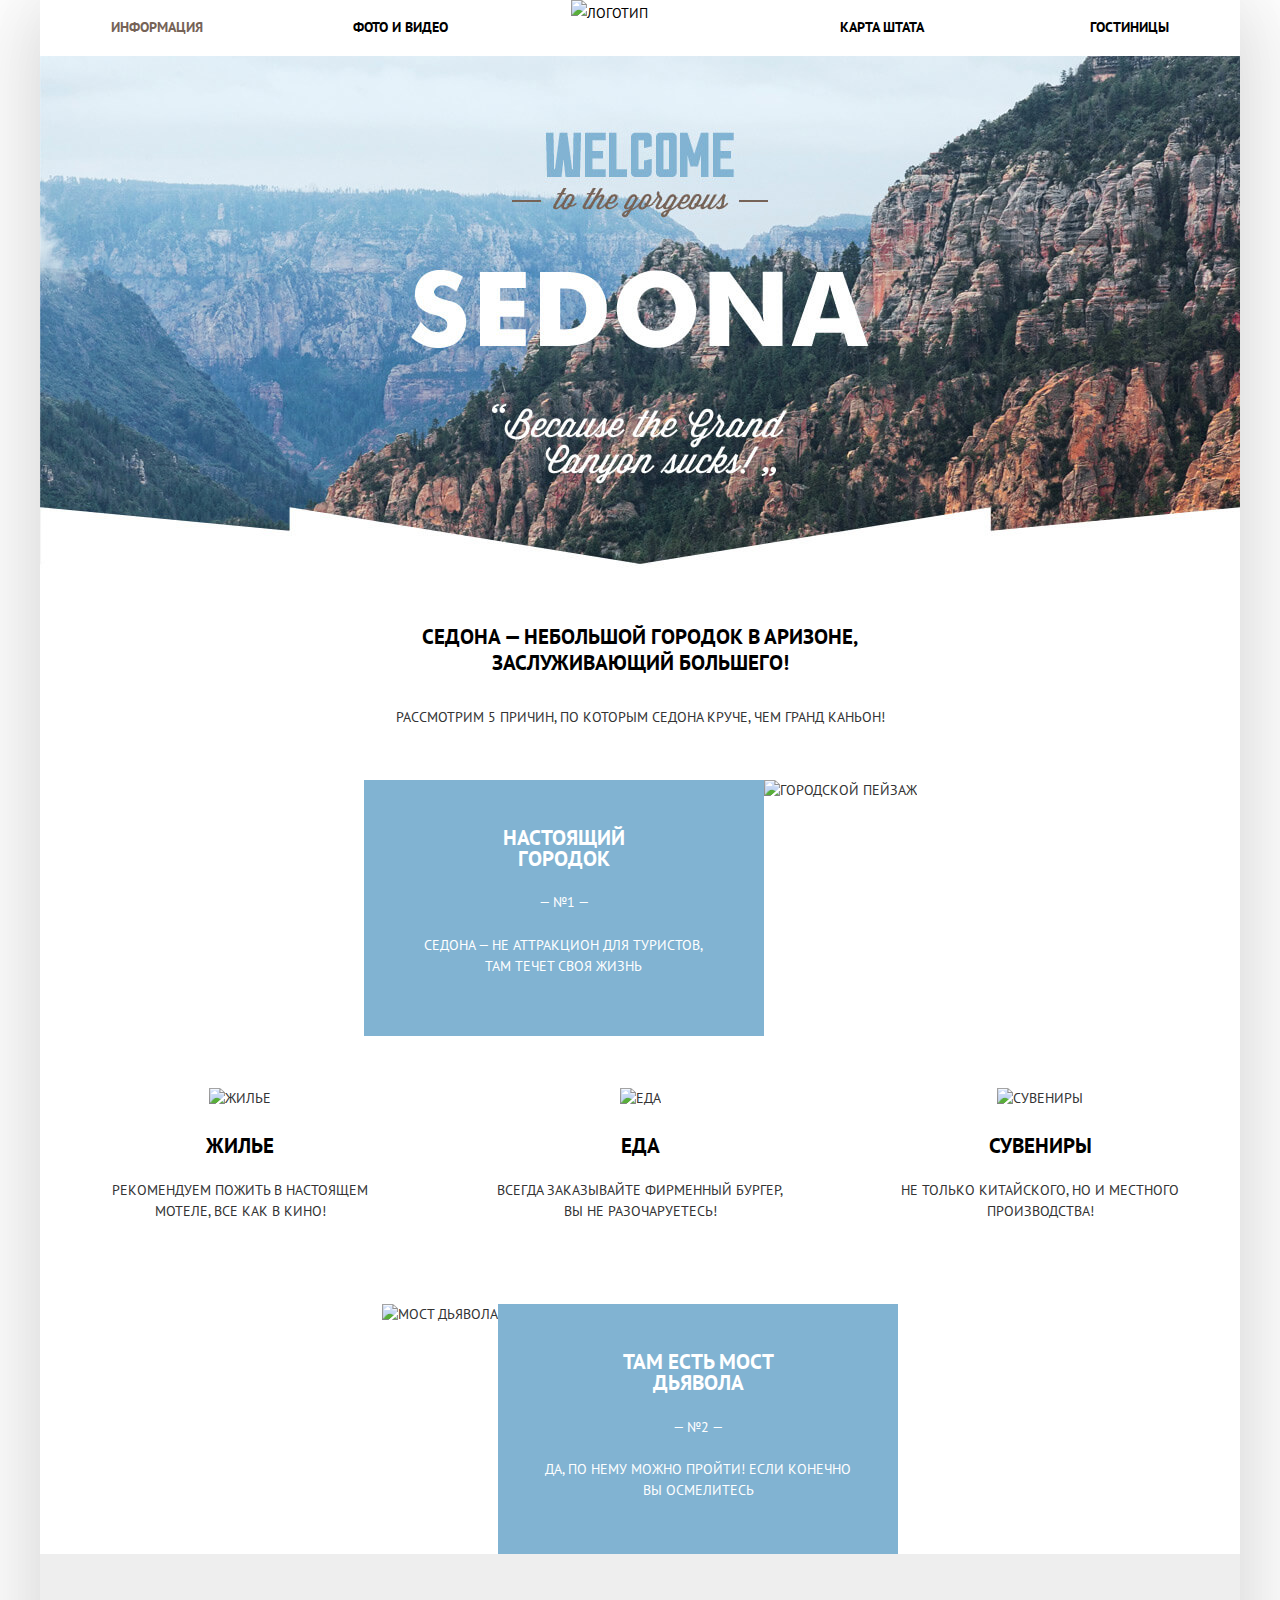
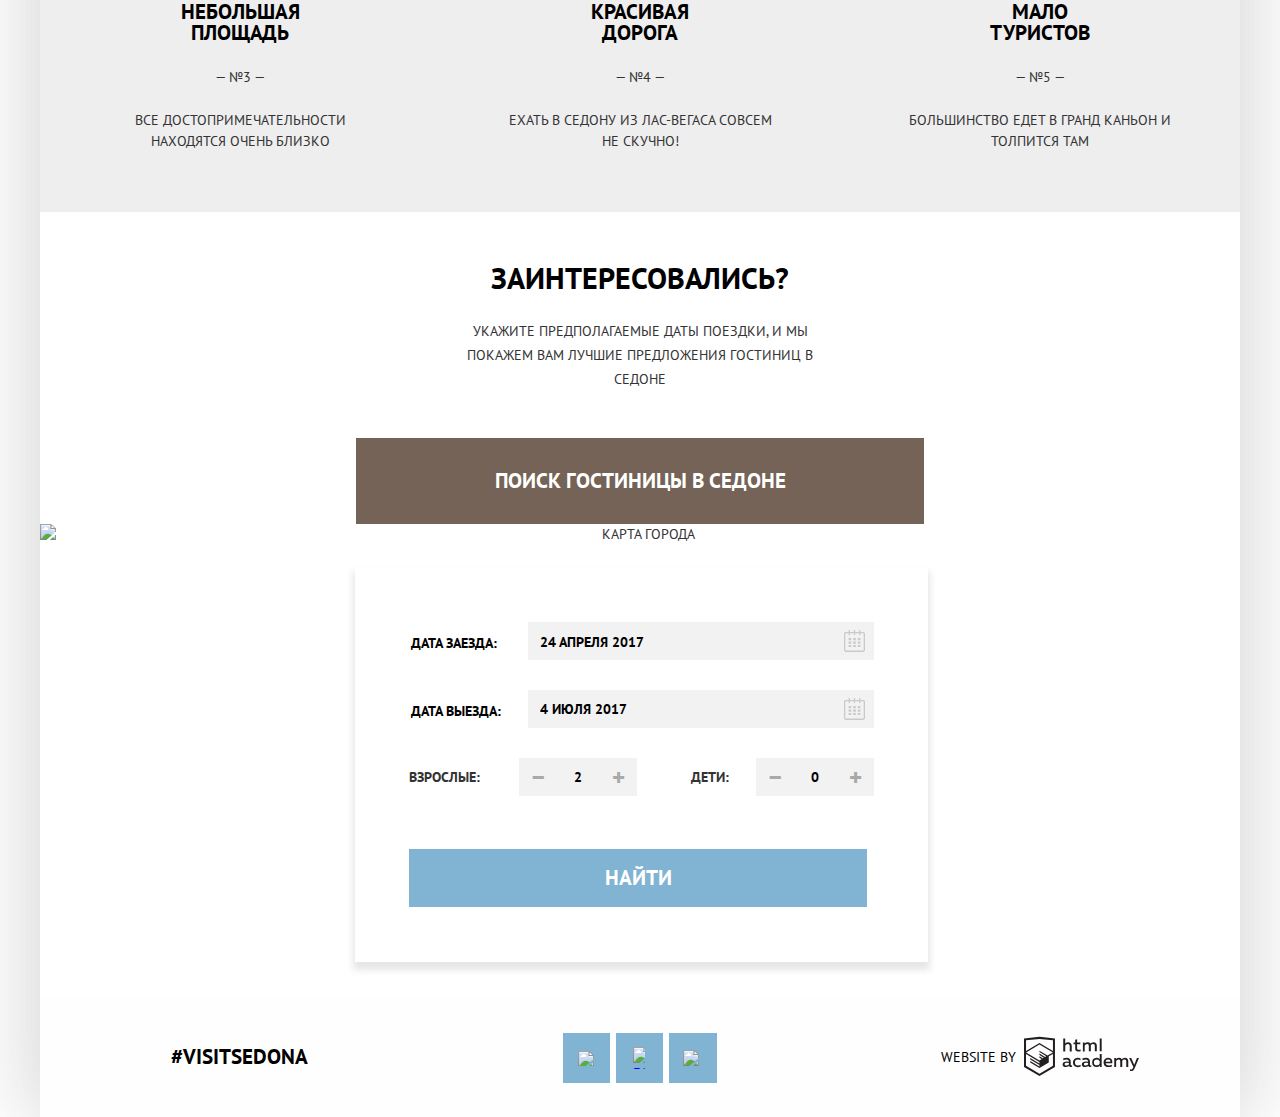
==== commit 351e2cc1: "Оптимизация" ====
--- a/index.html
+++ b/index.html
@@ -5,160 +5,159 @@
     <title>HTML Academy: Седона</title>
     <link href="https://fonts.googleapis.com/css?family=PT+Sans:400,700&amp;subset=cyrillic" rel="stylesheet">
     <link href="css/normalize.css" rel="stylesheet">
-    <link href="css/style.css" rel="stylesheet">
+    <link href="css/style.min.css" rel="stylesheet">
   </head>
   <body>
     <div class="central-container">
-    <header class="main-header">
-		  <nav class="main-navigation">
-        <a class="main-header-logo">
-          	<img src="img/logo.png" width="138" height="70" alt="Логотип">
-        </a>
-        <div class="main-navigation-wrapper">
-		      <ul class="site-navigation">
-            <li><a class="info-active">Информация</a></li>
-            <li><a href="gallery.html">Фото и видео</a></li>
-            <li><a href="map.html">Карта штата</a></li>
-            <li><a href="hotels.html">Гостиницы</a></li>
-		      </ul>
-		    </div>
-		  </nav>
-    </header>
-    <main class="main-container">
-      <div class="background-image">
-        <!-- <img src="img/background-text.png" width="458" height="352" alt="Welcome to the gorgeous Sedona!"> -->
-      </div>
-      <h1 class="visually-hidden">Добро пожаловать в Седону!</h1>
-      <div class="description-container">
-        <p class="description">Седона — небольшой городок в Аризоне, заслуживающий большего!</p>
-        <p>Рассмотрим 5 причин, по которым Седона круче, чем Гранд Каньон!</p>
-      </div>
-      <h2 class="visually-hidden">Причины</h2>
-      <ul class="reasons-list">
-        <li class="reason-1">
-          <div class="first-reason">
-            <h3>Настоящий городок</h3>
-            <span>— №1 —</span>
-            <p>Седона — не аттракцион для туристов, там течет своя жизнь</p>
-          </div>
-          <div class="first-reason-photo">
-            <img src="img/first-reason-photo.jpg" width="800" height="256" alt="Городской пейзаж">
-          </div>
-        </li>
-        <li class="recommendations">
-          <div class="recommendation">
-            <div class="recommendation-photo">
-              <img src="img/icon-1.svg" width="75" height="72" alt="Жилье">
+      <header class="main-header">
+		    <nav class="main-navigation">
+          <a class="main-header-logo">
+            <img src="img/logo.png" width="138" height="70" alt="Логотип">
+          </a>
+          <div class="main-navigation-wrapper">
+		        <ul class="site-navigation">
+              <li><a class="info-active">Информация</a></li>
+              <li><a href="gallery.html">Фото и видео</a></li>
+              <li><a href="map.html">Карта штата</a></li>
+              <li><a href="hotels.html">Гостиницы</a></li>
+		        </ul>
+		      </div>
+		    </nav>
+      </header>
+      <main class="main-container">
+        <div class="background-image">
+        </div>
+        <h1 class="visually-hidden">Добро пожаловать в Седону!</h1>
+        <div class="description-container">
+          <p class="description">Седона — небольшой городок в Аризоне, заслуживающий большего!</p>
+          <p>Рассмотрим 5 причин, по которым Седона круче, чем Гранд Каньон!</p>
+        </div>
+        <h2 class="visually-hidden">Причины</h2>
+        <ul class="reasons-list">
+          <li class="reason-1">
+            <div class="first-reason">
+              <h3>Настоящий городок</h3>
+              <span>— №1 —</span>
+              <p>Седона — не аттракцион для туристов, там течет своя жизнь</p>
             </div>
-            <h4>Жилье</h4>
-            <p>Рекомендуем пожить в настоящем мотеле, все как в кино!</p>
-          </div>
-          <div class="recommendation">
-            <div class="recommendation-photo">
-              <img src="img/icon-3.svg" width="75" height="72" alt="Еда">
+            <div class="first-reason-photo">
+              <img src="img/first-reason-photo.jpg" width="800" height="256" alt="Городской пейзаж">
             </div>
-            <h4>Еда</h4>
-            <p>Всегда заказывайте фирменный бургер, Вы не разочаруетесь!</p>
-          </div>
-          <div class="recommendation">
-            <div class="recommendation-photo">
-              <img src="img/icon-2.svg" width="75" height="72" alt="Сувениры">
+          </li>
+          <li class="recommendations">
+            <div class="recommendation">
+              <div class="recommendation-photo">
+                <img src="img/icon-1.svg" width="75" height="72" alt="Жилье">
+              </div>
+              <h4>Жилье</h4>
+              <p>Рекомендуем пожить в настоящем мотеле, все как в кино!</p>
             </div>
-            <h4>Сувениры</h4>
-            <p>Не только китайского, но и местного производства!</p>
-          </div>
-        </li>
-        <li class="reason-2">
-          <div class="second-reason-photo">
-            <img src="img/second-reason-photo.jpg" width="800" height="256" alt="Мост Дьявола">
-          </div>
-          <div class="second-reason">
-            <h3>Там есть мост Дьявола</h3>
-            <span>— №2 —</span>
-            <p>Да, по нему можно пройти! Если конечно Вы осмелитесь</p>
-          </div>
-        </li>
-        <li class="reasons">
-          <div class="reason">
-            <h3>Небольшая площадь</h3>
-            <span>— №3 —</span>
-            <p>Все достопримечательности находятся очень близко</p>
-          </div>
-          <div class="reason">
-            <h3>Красивая дорога</h3>
-            <span>— №4 —</span>
-            <p>Ехать в Седону из Лас-Вегаса совсем не скучно!</p>
-          </div>
-          <div class="reason">
-            <h3>Мало туристов</h3>
-            <span>— №5 —</span>
-            <p>Большинство едет в Гранд Каньон и толпится там</p> 
-          </div>
-        </li>
-      </ul>
-      <section class="search">
-        <h2 class="visually-hidden">Поиск отелей</h2>
-        <p class="interested">Заинтересовались?</p>
-        <p class="interested-description">Укажите предполагаемые даты поездки, и мы покажем Вам лучшие предложения гостиниц в Седоне</p>
-        <button class="button hotel-search-button">Поиск гостиницы в Седоне</button>
-      </section>
-      <section class="map">
-        <h2 class="visually-hidden">Карта</h2>
-        <img src="img/map.jpg" width="1200" height="593" alt="Карта города">
-      </section>
-    </main>
-    <footer class="main-footer">
-      <div class="main-footer-container">
-        <p class="hashtag">#VisitSedona</p>
-        <section class="social-media-buttons">
-          <ul class="social-media-buttons-list">
-            <li class="social-media-button"><a href="#"><img src="img/twitter.svg" width="17" height="15" alt="Twitter"></a></li>
-            <li class="social-media-button"><a href="#"><img src="img/fb-icon.svg" width="12" height="22" alt="Facebook"></a></li>
-            <li class="social-media-button"><a href="#"><img src="img/youtube.svg" width="20" height="16" alt="YouTube"></a></li>
-          </ul>
+            <div class="recommendation">
+              <div class="recommendation-photo">
+                <img src="img/icon-3.svg" width="75" height="72" alt="Еда">
+              </div>
+              <h4>Еда</h4>
+              <p>Всегда заказывайте фирменный бургер, Вы не разочаруетесь!</p>
+            </div>
+            <div class="recommendation">
+              <div class="recommendation-photo">
+                <img src="img/icon-2.svg" width="75" height="72" alt="Сувениры">
+              </div>
+              <h4>Сувениры</h4>
+              <p>Не только китайского, но и местного производства!</p>
+            </div>
+          </li>
+          <li class="reason-2">
+            <div class="second-reason-photo">
+              <img src="img/second-reason-photo.jpg" width="800" height="256" alt="Мост Дьявола">
+            </div>
+            <div class="second-reason">
+              <h3>Там есть мост Дьявола</h3>
+              <span>— №2 —</span>
+              <p>Да, по нему можно пройти! Если конечно Вы осмелитесь</p>
+            </div>
+          </li>
+          <li class="reasons">
+            <div class="reason">
+              <h3>Небольшая площадь</h3>
+              <span>— №3 —</span>
+              <p>Все достопримечательности находятся очень близко</p>
+            </div>
+            <div class="reason">
+              <h3>Красивая дорога</h3>
+              <span>— №4 —</span>
+              <p>Ехать в Седону из Лас-Вегаса совсем не скучно!</p>
+            </div>
+            <div class="reason">
+              <h3>Мало туристов</h3>
+              <span>— №5 —</span>
+              <p>Большинство едет в Гранд Каньон и толпится там</p> 
+            </div>
+          </li>
+        </ul>
+        <section class="search">
+          <h2 class="visually-hidden">Поиск отелей</h2>
+          <p class="interested">Заинтересовались?</p>
+          <p class="interested-description">Укажите предполагаемые даты поездки, и мы покажем Вам лучшие предложения гостиниц в Седоне</p>
+          <button class="button hotel-search-button">Поиск гостиницы в Седоне</button>
         </section>
-        <div class="main-footer-author">
-          <p class="author">Website by </p><a href="https://htmlacademy.ru/intensive/htmlcss"><svg class="logo-htmlacademy" id="Layer_1" data-name="Layer 1" xmlns="http://www.w3.org/2000/svg" viewBox="0 0 108.08 36.85"><title>logo-htmlacademy-small1</title><path d="M44.61,26.88a2,2,0,0,0,.55-0.1v1.33a3.25,3.25,0,0,1-1.18.21,1.67,1.67,0,0,1-1.67-1,4.84,4.84,0,0,1-3.14,1.08c-1.51,0-2.91-.83-2.91-2.55,0-2.13,2-2.79,3.71-2.79a11.08,11.08,0,0,1,2.17.25v-0.3c0-1-.76-1.77-2.19-1.77a7.42,7.42,0,0,0-3,.64v-1.7a10.21,10.21,0,0,1,3.19-.55c2.36,0,3.81,1.12,3.81,3.65v3a0.54,0.54,0,0,0,.49.59h0.17Zm-6.44-1.13A1.35,1.35,0,0,0,39.63,27h0.11a3.39,3.39,0,0,0,2.41-1V24.58a9.72,9.72,0,0,0-1.81-.21c-1,0-2.16.33-2.16,1.38h0Zm12.36-6.11a5,5,0,0,1,2.57.64V22a4.08,4.08,0,0,0-2.3-.7,2.75,2.75,0,1,0,0,5.49,5,5,0,0,0,2.43-.64v1.71a6.27,6.27,0,0,1-2.76.57A4.21,4.21,0,0,1,46,24.51q0-.21,0-0.41a4.32,4.32,0,0,1,4.18-4.46h0.38Zm12.17,7.24a2,2,0,0,0,.55-0.1v1.33a3.25,3.25,0,0,1-1.18.21,1.67,1.67,0,0,1-1.67-1,4.84,4.84,0,0,1-3.14,1.08c-1.51,0-2.91-.83-2.91-2.55,0-2.13,2-2.79,3.71-2.79a11.08,11.08,0,0,1,2.17.25v-0.3c0-1-.76-1.77-2.19-1.77a7.42,7.42,0,0,0-3,.64v-1.7a10.21,10.21,0,0,1,3.19-.55c2.36,0,3.81,1.12,3.81,3.65v3a0.54,0.54,0,0,0,.49.59h0.17Zm-6.44-1.13A1.35,1.35,0,0,0,57.73,27h0.11a3.39,3.39,0,0,0,2.41-1V24.58a9.72,9.72,0,0,0-1.81-.21c-1.06,0-2.16.33-2.16,1.38h0ZM73,16V28.2H71.35V26.88a3.88,3.88,0,0,1-3.19,1.54,4.4,4.4,0,0,1,0-8.78,3.81,3.81,0,0,1,3,1.3V16H73Zm-4.53,5.22a2.76,2.76,0,1,0,0,5.52A2.86,2.86,0,0,0,71.15,25V23A2.91,2.91,0,0,0,68.49,21.27ZM79,19.64c3.31,0,4.46,2.68,3.92,5.09H76.7c0.21,1.5,1.67,2.11,3.19,2.11a6.11,6.11,0,0,0,2.64-.59v1.6a7.14,7.14,0,0,1-3,.57C77,28.42,74.78,27,74.78,24a4.18,4.18,0,0,1,4-4.39H79Zm0.09,1.54a2.28,2.28,0,0,0-2.44,2.1v0.06H81.3A2,2,0,0,0,79.13,21.18Zm5.73,7V19.87h1.65v1a3.81,3.81,0,0,1,2.78-1.27A2.86,2.86,0,0,1,91.89,21a4.12,4.12,0,0,1,2.91-1.33A3.06,3.06,0,0,1,98,23V28.2h-1.9V23.05a1.59,1.59,0,0,0-1.42-1.75H94.42a2.8,2.8,0,0,0-2.07,1.12V28.2h-1.9V23.05A1.59,1.59,0,0,0,89,21.31H88.8a3,3,0,0,0-2.21,1.29v5.63H84.86Zm21.31-8.33h1.9l-3.91,9.46c-0.9,2.17-2.09,2.86-3.35,2.86a4.76,4.76,0,0,1-1.1-.14V30.46a2.86,2.86,0,0,0,.85.12c0.9,0,1.58-.64,2.07-1.9l0.17-.42-4-8.4h2l2.86,6.29ZM38.73,1.46V6.22a3.81,3.81,0,0,1,2.7-1.14,3.25,3.25,0,0,1,3.44,3.4v5.15H43V8.72a1.81,1.81,0,0,0-1.61-2h-0.3a2.93,2.93,0,0,0-2.32,1.39v5.52h-1.9V1.46h1.9ZM49.94,2.31v3h3V6.91h-3v3.81c0,1.1.5,1.46,1.58,1.46a4.49,4.49,0,0,0,1.69-.33v1.6A6.8,6.8,0,0,1,51,13.8a2.55,2.55,0,0,1-2.86-2.74V6.89H46.58V5.26h1.5V2.74Zm5.4,11.31V5.28H57v1A3.81,3.81,0,0,1,59.77,5a2.86,2.86,0,0,1,2.6,1.33A4.12,4.12,0,0,1,65.28,5,3.06,3.06,0,0,1,68.44,8.4v5.21h-1.9V8.46a1.59,1.59,0,0,0-1.42-1.75H64.89a2.8,2.8,0,0,0-2.07,1.12v5.78h-1.9V8.46A1.59,1.59,0,0,0,59.5,6.71H59.27A3,3,0,0,0,57.06,8v5.63H55.34ZM71.17,1.45H73V13.6H71.17V1.45ZM14.71,0H14.55L0,1.54V28.21l14.55,8.66,14.55-8.66V1.54Zm12.5,27.1L14.55,34.64,1.9,27.12V16.18l12.59,7.5V25L5.86,19.9v1.31l8.68,5.21v1.39L5.87,22.65V24l8.68,5.21,8.75-5.24V18.31L27.2,16V27.12Zm0-12.53-3.48,2-1.6,1L14.51,13v1.31L21,18.23H21l-0.14.09-1,.54-5.37-3.2V17l4.24,2.52-1,.67-3.2-1.9v1.31l2.1,1.24L14.5,22.1,2,14.65,14.51,7.11Zm0-1.32L14.49,5.76,1.91,13.25v-10L14.56,1.92,27.21,3.25v10h0Z" transform="translate(0 -0.02)" fill="#231f20"/></svg></a>
-        </div>
-      </div>
-    </footer>
-    <section class="modal modal-search">
-      <form class="search-form" action="https://echo.htmlacademy.ru" method="post">
-        <div class="search-item">
-          <label for="arrival-date-field">Дата заезда:</label>
-          <div class="temporary-container">
-            <input class="arrival-date" type="text" name="arrival-date" id="arrival-date-field" value="24 АПРЕЛЯ 2017" pattern="([0-9]{1,2}) ([А-Яа-яЁё]{3,8}) ([0-9]{4})">
-            <a href="#"><svg  class="date-button" xmlns="http://www.w3.org/2000/svg" width="21" height="22" viewBox="0 0 21 22"><path d="M19.251 2.025h-2.845V.648c0-.381-.294-.689-.656-.689-.363 0-.656.308-.656.689v1.377h-3.938V.648c0-.381-.294-.689-.655-.689-.363 0-.657.308-.657.689v1.377H5.906V.648c0-.381-.294-.689-.656-.689-.363 0-.657.308-.657.689v1.377H1.75C.784 2.025 0 2.847 0 3.862v16.302C0 21.179.784 22 1.75 22h17.501c.966 0 1.749-.821 1.749-1.836V3.862c0-1.015-.783-1.837-1.749-1.837zm.437 18.139a.448.448 0 0 1-.437.459H1.75a.45.45 0 0 1-.438-.459V3.862a.45.45 0 0 1 .438-.459h2.844v1.378c0 .381.294.689.657.689.362 0 .656-.308.656-.689V3.403h3.938v1.378c0 .381.294.689.657.689.361 0 .655-.308.655-.689V3.403h3.938v1.378c0 .381.293.689.656.689.362 0 .656-.308.656-.689V3.403h2.845c.241 0 .437.206.437.459v16.302z"/><path d="M4.594 8.225h2.625v2.066H4.594zM4.594 11.668h2.625v2.067H4.594zM4.594 15.112h2.625v2.066H4.594zM9.188 15.112h2.625v2.066H9.188zM9.188 11.668h2.625v2.067H9.188zM9.188 8.225h2.625v2.066H9.188zM13.781 15.112h2.625v2.066h-2.625zM13.781 11.668h2.625v2.067h-2.625zM13.781 8.225h2.625v2.066h-2.625z"/></svg></a>
+        <section class="map">
+          <h2 class="visually-hidden">Карта</h2>
+          <img src="img/map.jpg" width="1200" height="593" alt="Карта города">
+        </section>
+      </main>
+      <footer class="main-footer">
+        <div class="main-footer-container">
+          <p class="hashtag">#VisitSedona</p>
+          <section class="social-media-buttons">
+            <ul class="social-media-buttons-list">
+              <li class="social-media-button"><a href="#"><img src="img/twitter.svg" width="17" height="15" alt="Twitter"></a></li>
+              <li class="social-media-button"><a href="#"><img src="img/fb-icon.svg" width="12" height="22" alt="Facebook"></a></li>
+              <li class="social-media-button"><a href="#"><img src="img/youtube.svg" width="20" height="16" alt="YouTube"></a></li>
+            </ul>
+          </section>
+          <div class="main-footer-author">
+            <p class="author">Website by </p><a href="https://htmlacademy.ru/intensive/htmlcss" aria-label="htmlacademy"><svg class="logo-htmlacademy" id="Layer_1" data-name="Layer 1" xmlns="http://www.w3.org/2000/svg" viewBox="0 0 108.08 36.85"><title>logo-htmlacademy-small1</title><path d="M44.61,26.88a2,2,0,0,0,.55-0.1v1.33a3.25,3.25,0,0,1-1.18.21,1.67,1.67,0,0,1-1.67-1,4.84,4.84,0,0,1-3.14,1.08c-1.51,0-2.91-.83-2.91-2.55,0-2.13,2-2.79,3.71-2.79a11.08,11.08,0,0,1,2.17.25v-0.3c0-1-.76-1.77-2.19-1.77a7.42,7.42,0,0,0-3,.64v-1.7a10.21,10.21,0,0,1,3.19-.55c2.36,0,3.81,1.12,3.81,3.65v3a0.54,0.54,0,0,0,.49.59h0.17Zm-6.44-1.13A1.35,1.35,0,0,0,39.63,27h0.11a3.39,3.39,0,0,0,2.41-1V24.58a9.72,9.72,0,0,0-1.81-.21c-1,0-2.16.33-2.16,1.38h0Zm12.36-6.11a5,5,0,0,1,2.57.64V22a4.08,4.08,0,0,0-2.3-.7,2.75,2.75,0,1,0,0,5.49,5,5,0,0,0,2.43-.64v1.71a6.27,6.27,0,0,1-2.76.57A4.21,4.21,0,0,1,46,24.51q0-.21,0-0.41a4.32,4.32,0,0,1,4.18-4.46h0.38Zm12.17,7.24a2,2,0,0,0,.55-0.1v1.33a3.25,3.25,0,0,1-1.18.21,1.67,1.67,0,0,1-1.67-1,4.84,4.84,0,0,1-3.14,1.08c-1.51,0-2.91-.83-2.91-2.55,0-2.13,2-2.79,3.71-2.79a11.08,11.08,0,0,1,2.17.25v-0.3c0-1-.76-1.77-2.19-1.77a7.42,7.42,0,0,0-3,.64v-1.7a10.21,10.21,0,0,1,3.19-.55c2.36,0,3.81,1.12,3.81,3.65v3a0.54,0.54,0,0,0,.49.59h0.17Zm-6.44-1.13A1.35,1.35,0,0,0,57.73,27h0.11a3.39,3.39,0,0,0,2.41-1V24.58a9.72,9.72,0,0,0-1.81-.21c-1.06,0-2.16.33-2.16,1.38h0ZM73,16V28.2H71.35V26.88a3.88,3.88,0,0,1-3.19,1.54,4.4,4.4,0,0,1,0-8.78,3.81,3.81,0,0,1,3,1.3V16H73Zm-4.53,5.22a2.76,2.76,0,1,0,0,5.52A2.86,2.86,0,0,0,71.15,25V23A2.91,2.91,0,0,0,68.49,21.27ZM79,19.64c3.31,0,4.46,2.68,3.92,5.09H76.7c0.21,1.5,1.67,2.11,3.19,2.11a6.11,6.11,0,0,0,2.64-.59v1.6a7.14,7.14,0,0,1-3,.57C77,28.42,74.78,27,74.78,24a4.18,4.18,0,0,1,4-4.39H79Zm0.09,1.54a2.28,2.28,0,0,0-2.44,2.1v0.06H81.3A2,2,0,0,0,79.13,21.18Zm5.73,7V19.87h1.65v1a3.81,3.81,0,0,1,2.78-1.27A2.86,2.86,0,0,1,91.89,21a4.12,4.12,0,0,1,2.91-1.33A3.06,3.06,0,0,1,98,23V28.2h-1.9V23.05a1.59,1.59,0,0,0-1.42-1.75H94.42a2.8,2.8,0,0,0-2.07,1.12V28.2h-1.9V23.05A1.59,1.59,0,0,0,89,21.31H88.8a3,3,0,0,0-2.21,1.29v5.63H84.86Zm21.31-8.33h1.9l-3.91,9.46c-0.9,2.17-2.09,2.86-3.35,2.86a4.76,4.76,0,0,1-1.1-.14V30.46a2.86,2.86,0,0,0,.85.12c0.9,0,1.58-.64,2.07-1.9l0.17-.42-4-8.4h2l2.86,6.29ZM38.73,1.46V6.22a3.81,3.81,0,0,1,2.7-1.14,3.25,3.25,0,0,1,3.44,3.4v5.15H43V8.72a1.81,1.81,0,0,0-1.61-2h-0.3a2.93,2.93,0,0,0-2.32,1.39v5.52h-1.9V1.46h1.9ZM49.94,2.31v3h3V6.91h-3v3.81c0,1.1.5,1.46,1.58,1.46a4.49,4.49,0,0,0,1.69-.33v1.6A6.8,6.8,0,0,1,51,13.8a2.55,2.55,0,0,1-2.86-2.74V6.89H46.58V5.26h1.5V2.74Zm5.4,11.31V5.28H57v1A3.81,3.81,0,0,1,59.77,5a2.86,2.86,0,0,1,2.6,1.33A4.12,4.12,0,0,1,65.28,5,3.06,3.06,0,0,1,68.44,8.4v5.21h-1.9V8.46a1.59,1.59,0,0,0-1.42-1.75H64.89a2.8,2.8,0,0,0-2.07,1.12v5.78h-1.9V8.46A1.59,1.59,0,0,0,59.5,6.71H59.27A3,3,0,0,0,57.06,8v5.63H55.34ZM71.17,1.45H73V13.6H71.17V1.45ZM14.71,0H14.55L0,1.54V28.21l14.55,8.66,14.55-8.66V1.54Zm12.5,27.1L14.55,34.64,1.9,27.12V16.18l12.59,7.5V25L5.86,19.9v1.31l8.68,5.21v1.39L5.87,22.65V24l8.68,5.21,8.75-5.24V18.31L27.2,16V27.12Zm0-12.53-3.48,2-1.6,1L14.51,13v1.31L21,18.23H21l-0.14.09-1,.54-5.37-3.2V17l4.24,2.52-1,.67-3.2-1.9v1.31l2.1,1.24L14.5,22.1,2,14.65,14.51,7.11Zm0-1.32L14.49,5.76,1.91,13.25v-10L14.56,1.92,27.21,3.25v10h0Z" transform="translate(0 -0.02)" fill="#231f20"/></svg></a>
           </div>
         </div>
-        <div class="search-item">
-          <label for="departure-date-field">Дата выезда:</label>
-          <div class="temporary-container">
-            <input class="departure-date" type="text" name="departure-date" id="departure-date-field" value="4 ИЮЛЯ 2017" pattern="([0-9]{1,2}) ([А-Яа-яЁё]{3,8}) ([0-9]{4})">
-            <a href="#"><svg class="date-button" xmlns="http://www.w3.org/2000/svg" width="21" height="22" viewBox="0 0 21 22"><path d="M19.251 2.025h-2.845V.648c0-.381-.294-.689-.656-.689-.363 0-.656.308-.656.689v1.377h-3.938V.648c0-.381-.294-.689-.655-.689-.363 0-.657.308-.657.689v1.377H5.906V.648c0-.381-.294-.689-.656-.689-.363 0-.657.308-.657.689v1.377H1.75C.784 2.025 0 2.847 0 3.862v16.302C0 21.179.784 22 1.75 22h17.501c.966 0 1.749-.821 1.749-1.836V3.862c0-1.015-.783-1.837-1.749-1.837zm.437 18.139a.448.448 0 0 1-.437.459H1.75a.45.45 0 0 1-.438-.459V3.862a.45.45 0 0 1 .438-.459h2.844v1.378c0 .381.294.689.657.689.362 0 .656-.308.656-.689V3.403h3.938v1.378c0 .381.294.689.657.689.361 0 .655-.308.655-.689V3.403h3.938v1.378c0 .381.293.689.656.689.362 0 .656-.308.656-.689V3.403h2.845c.241 0 .437.206.437.459v16.302z"/><path d="M4.594 8.225h2.625v2.066H4.594zM4.594 11.668h2.625v2.067H4.594zM4.594 15.112h2.625v2.066H4.594zM9.188 15.112h2.625v2.066H9.188zM9.188 11.668h2.625v2.067H9.188zM9.188 8.225h2.625v2.066H9.188zM13.781 15.112h2.625v2.066h-2.625zM13.781 11.668h2.625v2.067h-2.625zM13.781 8.225h2.625v2.066h-2.625z"/></svg></a>
-          </div>
-        </div>
-        <div class="search-item-groups">
-          <div class="search-item-group">
-            <label for="adults-quantity-field">Взрослые:</label>
-            <div class="quantity-field">
-              <button class="quantity-button" type="button">—</button>
-              <input class="number" type="text" name="adults-quantity" id="adults-quantity-field" value="2" pattern="(^[ 0-9]+$)">
-              <button class="quantity-button" type="button">+</button>
+      </footer>
+      <section class="modal modal-search">
+        <form class="search-form" action="https://echo.htmlacademy.ru" method="post">
+          <div class="search-item">
+            <label for="arrival-date-field">Дата заезда:</label>
+            <div class="temporary-container">
+              <input class="arrival-date" type="text" name="arrival-date" id="arrival-date-field" value="24 АПРЕЛЯ 2017" pattern="([0-9]{1,2}) ([А-Яа-яЁё]{3,8}) ([0-9]{4})">
+              <a href="#"><svg  class="date-button" xmlns="http://www.w3.org/2000/svg" width="21" height="22" viewBox="0 0 21 22"><path d="M19.251 2.025h-2.845V.648c0-.381-.294-.689-.656-.689-.363 0-.656.308-.656.689v1.377h-3.938V.648c0-.381-.294-.689-.655-.689-.363 0-.657.308-.657.689v1.377H5.906V.648c0-.381-.294-.689-.656-.689-.363 0-.657.308-.657.689v1.377H1.75C.784 2.025 0 2.847 0 3.862v16.302C0 21.179.784 22 1.75 22h17.501c.966 0 1.749-.821 1.749-1.836V3.862c0-1.015-.783-1.837-1.749-1.837zm.437 18.139a.448.448 0 0 1-.437.459H1.75a.45.45 0 0 1-.438-.459V3.862a.45.45 0 0 1 .438-.459h2.844v1.378c0 .381.294.689.657.689.362 0 .656-.308.656-.689V3.403h3.938v1.378c0 .381.294.689.657.689.361 0 .655-.308.655-.689V3.403h3.938v1.378c0 .381.293.689.656.689.362 0 .656-.308.656-.689V3.403h2.845c.241 0 .437.206.437.459v16.302z"/><path d="M4.594 8.225h2.625v2.066H4.594zM4.594 11.668h2.625v2.067H4.594zM4.594 15.112h2.625v2.066H4.594zM9.188 15.112h2.625v2.066H9.188zM9.188 11.668h2.625v2.067H9.188zM9.188 8.225h2.625v2.066H9.188zM13.781 15.112h2.625v2.066h-2.625zM13.781 11.668h2.625v2.067h-2.625zM13.781 8.225h2.625v2.066h-2.625z"/></svg></a>
             </div>
           </div>
-          <div class="search-item-group">
-            <label for="children-quantity-field">Дети:</label>
-            <div class="quantity-field">
-              <button class="quantity-button" type="button">—</button>
-              <input class="number" type="text" name="children-quantity" id="children-quantity-field" value="0" pattern="(^[ 0-9]+$)">
-              <button class="quantity-button" type="button">+</button>
+          <div class="search-item">
+            <label for="departure-date-field">Дата выезда:</label>
+            <div class="temporary-container">
+              <input class="departure-date" type="text" name="departure-date" id="departure-date-field" value="4 ИЮЛЯ 2017" pattern="([0-9]{1,2}) ([А-Яа-яЁё]{3,8}) ([0-9]{4})">
+              <a href="#"><svg class="date-button" xmlns="http://www.w3.org/2000/svg" width="21" height="22" viewBox="0 0 21 22"><path d="M19.251 2.025h-2.845V.648c0-.381-.294-.689-.656-.689-.363 0-.656.308-.656.689v1.377h-3.938V.648c0-.381-.294-.689-.655-.689-.363 0-.657.308-.657.689v1.377H5.906V.648c0-.381-.294-.689-.656-.689-.363 0-.657.308-.657.689v1.377H1.75C.784 2.025 0 2.847 0 3.862v16.302C0 21.179.784 22 1.75 22h17.501c.966 0 1.749-.821 1.749-1.836V3.862c0-1.015-.783-1.837-1.749-1.837zm.437 18.139a.448.448 0 0 1-.437.459H1.75a.45.45 0 0 1-.438-.459V3.862a.45.45 0 0 1 .438-.459h2.844v1.378c0 .381.294.689.657.689.362 0 .656-.308.656-.689V3.403h3.938v1.378c0 .381.294.689.657.689.361 0 .655-.308.655-.689V3.403h3.938v1.378c0 .381.293.689.656.689.362 0 .656-.308.656-.689V3.403h2.845c.241 0 .437.206.437.459v16.302z"/><path d="M4.594 8.225h2.625v2.066H4.594zM4.594 11.668h2.625v2.067H4.594zM4.594 15.112h2.625v2.066H4.594zM9.188 15.112h2.625v2.066H9.188zM9.188 11.668h2.625v2.067H9.188zM9.188 8.225h2.625v2.066H9.188zM13.781 15.112h2.625v2.066h-2.625zM13.781 11.668h2.625v2.067h-2.625zM13.781 8.225h2.625v2.066h-2.625z"/></svg></a>
             </div>
           </div>
-        </div>
-        <button class="button search-button" type="submit">Найти</button>
-      </form>
-    </section>
+          <div class="search-item-groups">
+            <div class="search-item-group">
+              <label for="adults-quantity-field">Взрослые:</label>
+              <div class="quantity-field">
+                <button class="quantity-button minus" type="button">–</button>
+                <input class="number" type="text" name="adults-quantity" id="adults-quantity-field" value="2" pattern="(^[ 0-9]+$)">
+                <button class="quantity-button plus" type="button">+</button>
+              </div>
+            </div>
+            <div class="search-item-group">
+              <label for="children-quantity-field">Дети:</label>
+              <div class="quantity-field">
+                <button class="quantity-button minus" type="button">–</button>
+                <input class="number" type="text" name="children-quantity" id="children-quantity-field" value="0" pattern="(^[ 0-9]+$)">
+                <button class="quantity-button plus" type="button">+</button>
+              </div>
+            </div>
+          </div>
+          <button class="button search-button" type="submit">Найти</button>
+        </form>
+      </section>
     </div>
   </body>
 </html>
--- a/css/style.min.css
+++ b/css/style.min.css
@@ -0,0 +1 @@
+﻿body{width:100%;font-size:14px;line-height:21px;font-family:"PT Sans",Arial,sans-serif;font-weight:400;color:#333;text-transform:uppercase}a{text-decoration:none}.central-container{position:relative;width:1200px;margin:0 auto;-webkit-box-shadow:25px 5px 75px 0 rgba(0,1,1,.1),-25px 5px 75px 0 rgba(0,1,1,.1);box-shadow:25px 5px 75px 0 rgba(0,1,1,.1),-25px 5px 75px 0 rgba(0,1,1,.1)}.main-header{position:absolute}.main-navigation{display:-webkit-box;display:-ms-flexbox;display:flex;-webkit-box-orient:vertical;-webkit-box-direction:normal;-ms-flex-direction:column;flex-direction:column;-webkit-box-align:center;-ms-flex-align:center;align-items:center;font-size:14px;line-height:26px;color:#000}.main-header-logo{position:absolute;left:50%;z-index:1;width:138px;height:70px;-webkit-transform:translateX(-50%);-ms-transform:translateX(-50%);transform:translateX(-50%)}.main-navigation-wrapper{background-color:#fff}.site-navigation{z-index:2;display:-webkit-box;display:-ms-flexbox;display:flex;-webkit-box-pack:justify;-ms-flex-pack:justify;justify-content:space-between;width:1200px;margin:0;padding:0;list-style:none}.site-navigation>li{-ms-flex-preferred-size:20%;flex-basis:20%}.site-navigation li:first-child{padding:14px 0 16px 71px}.site-navigation li:nth-child(2){padding:14px 0 14px 92px}.site-navigation li:nth-child(3){padding:14px 0 14px 336px}.site-navigation li:last-child{padding:14px 0 14px 100px}.site-navigation a{font-weight:700;color:#000}.site-navigation a:focus,.site-navigation a:hover{color:#81b3d2}.site-navigation a:active{color:rgba(0,0,0,.3)}.site-navigation .hotels-active,.site-navigation .info-active{color:#766357;cursor:default}.site-navigation .hotels-active:hover,.site-navigation .info-active:hover{color:#766357}.background-image{-webkit-box-pack:center;-ms-flex-pack:center;justify-content:center;-webkit-box-align:center;-ms-flex-align:center;align-items:center;min-height:568px;background-color:#e2e1e1;background-image:url(../img/background-mountains.jpg);background-position:center top;background-repeat:no-repeat;background-size:contain}.background-image,.background-image img,.description-container{display:-webkit-box;display:-ms-flexbox;display:flex}.background-image img{position:absolute;left:50%;-webkit-box-pack:center;-ms-flex-pack:center;justify-content:center;margin-top:45px;-webkit-transform:translateX(-50%);-ms-transform:translateX(-50%);transform:translateX(-50%)}.visually-hidden{position:absolute;clip:rect(0 0 0 0);width:1px;height:1px;margin:-1px}.description-container{-webkit-box-orient:vertical;-webkit-box-direction:normal;-ms-flex-direction:column;flex-direction:column;padding-bottom:36px;line-height:26px;text-align:center}.description{margin:0 auto;padding:56px 350px 14px;font-size:21px;font-weight:700;color:#000}.reason-1,.reasons-list{display:-webkit-box;display:-ms-flexbox;display:flex}.reasons-list{-webkit-box-orient:vertical;-webkit-box-direction:normal;-ms-flex-direction:column;flex-direction:column;margin:0;padding:0;list-style:none}.reason-1{-webkit-box-pack:center;-ms-flex-pack:center;justify-content:center;margin-bottom:52px}.first-reason{width:400px;height:50%;min-height:256px;text-align:center;color:#fff;background-color:#81b3d2}.first-reason h3{padding:47px 133px 23px;color:#fff}.first-reason span{margin:0 auto;padding-bottom:22px}.first-reason p{margin:0 auto;padding:0 57px}.recommendations{display:-webkit-box;display:-ms-flexbox;display:flex;padding-bottom:68px;background-color:#fff}.recommendation{width:33%;padding:0 50px;text-align:center}.recommendation-photo{padding-bottom:26px}.first-reason h3,.recommendation h4,.second-reason h3{margin:0 auto;font-size:21px;line-height:21px;font-weight:700}.recommendation h4{padding-bottom:10px;color:#000}.reason-2{display:-webkit-box;display:-ms-flexbox;display:flex;-webkit-box-pack:center;-ms-flex-pack:center;justify-content:center}.second-reason{width:400px;height:50%;min-height:256px;text-align:center;color:#fff;background-color:#81b3d2}.second-reason h3{width:151px;padding:47px 0 24px;color:#fff}.first-reason span,.reason span,.second-reason span{display:inline-block;vertical-align:middle}.second-reason span{margin-bottom:0 auto;padding-bottom:12px}.reason p,.second-reason p{margin:0 auto;padding:9px 40px}.reasons{display:-webkit-box;display:-ms-flexbox;display:flex;-ms-flex-pack:distribute;justify-content:space-around;margin:-6px 0 48px;padding-bottom:60px;background-color:#eee}.reason{width:33%;text-align:center}.interested,.reason h3{font-weight:700;color:#000}.reason h3{padding:47px 125px 24px;margin:0 auto;font-size:21px;line-height:21px}.reason span{margin:0 auto;padding-bottom:22px}.reason p{padding:0 60px}.search{display:-webkit-box;display:-ms-flexbox;display:flex;-webkit-box-orient:vertical;-webkit-box-direction:normal;-ms-flex-direction:column;flex-direction:column;-webkit-box-pack:center;-ms-flex-pack:center;justify-content:center;margin-left:0 auto;line-height:24px;text-align:center}.interested{margin:0 auto 23px;font-size:30px;line-height:36px}.interested-description{margin:0 400px 47px}.button{font-size:21px;line-height:26px;font-weight:700;color:#fff;text-transform:uppercase;border:0;cursor:pointer}.hotel-search-button{display:inline-block;width:568px;height:86px;margin:0 auto;vertical-align:bottom;background-color:#766357}.hotel-search-button:focus,.hotel-search-button:hover{background-color:#604e43}.hotel-search-button:active{color:rgba(255,255,255,.3);background-color:#503e33}.map{min-height:475px;text-align:center}.main-footer,.main-footer-container,.map{display:-webkit-box;display:-ms-flexbox;display:flex}.main-footer{position:absolute;bottom:0;width:1200px;height:120px;background-color:rgba(254,254,254,.9);-webkit-box-pack:center;-ms-flex-pack:center;justify-content:center}.main-footer-container{-ms-flex-preferred-size:968px;flex-basis:968px;-webkit-box-pack:justify;-ms-flex-pack:justify;justify-content:space-between;-webkit-box-align:center;-ms-flex-align:center;align-items:center;margin-left:30px}.hashtag{font-size:21px;line-height:26px;font-weight:700;color:#000}.social-media-button{margin:1px 3px 0;list-style:none}.social-media-button a{display:block;text-align:center}.social-media-button-inner>a:active img,.social-media-button>a:active img{opacity:.3}.social-media-buttons,.social-media-buttons-list{display:-webkit-box;display:-ms-flexbox;display:flex;-webkit-box-direction:normal}.social-media-buttons{min-height:48px;margin:0 auto;padding-right:10px;-webkit-box-orient:vertical;-ms-flex-direction:column;flex-direction:column}.social-media-buttons li{background-color:#81b3d2;cursor:pointer}.social-media-buttons-list{-webkit-box-orient:horizontal;-ms-flex-direction:row;flex-direction:row;-webkit-box-pack:justify;-ms-flex-pack:justify;justify-content:space-between;padding-left:0 auto}.social-media-buttons-list li:first-child a{padding:18px 15px 10px}.social-media-buttons-list li:nth-child(2) a{padding:14px 18px 14px 17px}.social-media-buttons-list li:last-child a{padding:17px 14px 11px}.social-media-buttons-list a{display:-webkit-box;display:-ms-flexbox;display:flex;-webkit-box-pack:center;-ms-flex-pack:center;justify-content:center;-webkit-box-align:center;-ms-flex-align:center;align-items:center}.social-media-buttons li:focus,.social-media-buttons li:hover{background-color:#669ec0}.social-media-buttons li:active{background-color:#5496bd}.main-footer-author{display:-webkit-box;display:-ms-flexbox;display:flex;-webkit-box-orient:horizontal;-webkit-box-direction:normal;-ms-flex-direction:row;flex-direction:row;-webkit-box-pack:justify;-ms-flex-pack:justify;justify-content:space-between;-webkit-box-align:center;-ms-flex-align:center;align-items:center;min-height:28px}.author{line-height:26px;color:#000}.logo-htmlacademy{width:115px;height:41px;padding:4px 0 0 8px}.logo-htmlacademy path:focus,.logo-htmlacademy path:hover{fill:#81b3d2}.logo-htmlacademy path:active{fill:#bdbbbc}.modal{width:570px;height:395px;text-align:center;background-color:#fff}.modal-search{position:absolute;top:2167px;left:50%;display:-webkit-box;display:-ms-flexbox;display:flex;-webkit-box-orient:horizontal;-webkit-box-direction:normal;-ms-flex-direction:row;flex-direction:row;-webkit-transform:translateX(-50%);-ms-transform:translateX(-50%);transform:translateX(-50%)}.search-form{margin:0 auto;padding:55px 54px 0;background-color:#fff;-webkit-box-shadow:0 6px 7px 2px rgba(0,1,1,.1);box-shadow:0 6px 7px 2px rgba(0,1,1,.1)}.search-item{display:-webkit-box;display:-ms-flexbox;display:flex;-webkit-box-pack:justify;-ms-flex-pack:justify;justify-content:space-between;-webkit-box-align:center;-ms-flex-align:center;align-items:center;margin:0 auto 30px;font-weight:700;line-height:26px;color:#000}.search-item label{margin:4px 0 0 2px}.temporary-container{position:relative;width:346px}.temporary-container>a{position:absolute;right:10px;top:50%;-webkit-transform:translateY(-37%) translateX(1px);-ms-transform:translateY(-37%) translateX(1px);transform:translateY(-37%) translateX(1px)}.arrival-date{width:100%;height:38px;padding:2px 0 0 12px;-webkit-box-sizing:border-box;box-sizing:border-box;font-size:14px;line-height:26px;font-weight:700;background-color:#f2f2f2;border:0}.arrival-date:hover{background-color:#ebebeb}.arrival-date:focus{background-color:#fff;outline:3px solid #e5e5e5}.arrival-date::-ms-clear,.departure-date::-ms-clear{display:none}.departure-date{width:100%;height:38px;padding-left:12px;-webkit-box-sizing:border-box;box-sizing:border-box;font-size:14px;line-height:26px;font-weight:700;background-color:#f2f2f2;border:0}.departure-date:hover{background-color:#ebebeb}.departure-date:focus{background-color:#fff;outline:3px solid #e5e5e5}.date-button,.down-button path,.up-button path{fill:#cacaca}.date-button:focus,.date-button:hover{fill:#000}.active-button path,.date-button:active{fill:#81b3d2}.search-item-group,.search-item-groups{display:-webkit-box;display:-ms-flexbox;display:flex;-webkit-box-align:center;-ms-flex-align:center;align-items:center}.search-item-group{margin-bottom:53px;font-weight:700}.search-item-group label{margin-right:39px}.search-item-group:nth-child(2) label{margin:0 27px 0 54px}.quantity-field{display:-webkit-box;display:-ms-flexbox;display:flex;-webkit-box-orient:horizontal;-webkit-box-direction:normal;-ms-flex-direction:row;flex-direction:row;margin:0 auto}.quantity-button{width:38px;height:38px;font-size:25px;font-weight:700;color:#a9a9a9;background-color:#f2f2f2;border:0;cursor:pointer}.quantity-button:focus,.quantity-button:hover{color:#000}.quantity-button:active{color:#81b3d2}.minus{padding-bottom:3px}.number{width:38px;height:36px;font-size:14px;line-height:26px;font-weight:700;text-align:center;background-color:#f2f2f2;border:0}.number:hover{background-color:#ebebeb}.number:focus{background-color:#fff;outline:3px solid #e5e5e5}.search-button{display:inherit;width:458px;height:58px;margin-bottom:53px;background-color:#81b3d2}.search-button:focus,.search-button:hover{background-color:#669ec0}.search-button:active{color:rgba(255,255,255,.3);background-color:#5496bd}.main-header-inner{position:absolute}.filter-form{display:-webkit-box;display:-ms-flexbox;display:flex;-webkit-box-pack:justify;-ms-flex-pack:justify;justify-content:space-between;-webkit-box-align:center;-ms-flex-align:center;align-items:center;min-height:273px;margin-bottom:26px;background-color:#e2e1e1;background-image:url(../img/background-inner.jpg);background-position:center top;background-repeat:no-repeat;background-size:cover}.filter{margin:0;padding:0;font-size:14px;line-height:21px;color:#fff;border:0}.filter-1{margin:80px 0 0 73px}.filter-2{margin:80px 223px 0 0}.filter legend{font-size:16px;font-weight:700}.filter-list{padding:0;list-style:none}.filter-option label{cursor:pointer}.filter-option{padding:9px 0}.filter-input-checkbox{display:none}.filter-input-checkbox:checked+label::before{display:inline-block;content:'';width:27px;height:27px;margin-right:13px;vertical-align:middle;background-image:url(../img/checkbox-on.svg);background-repeat:no-repeat}.filter-disabled:checked:disabled+label::before{background-image:url(../img/checkbox-on-disabled.svg);opacity:.3;cursor:not-allowed}.filter-disabled:checked:disabled+label{cursor:not-allowed}.filter-input-checkbox+label::before{display:inline-block;content:'';width:27px;height:27px;margin-right:13px;vertical-align:middle;background-image:url(../img/checkbox-off.svg);background-repeat:no-repeat}.filter-disabled:disabled+label::before{background-image:url(../img/checkbox-off-disabled.svg);opacity:.3;cursor:not-allowed}.filter-disabled:disabled+label{cursor:not-allowed}.filter-range{width:324px;margin:50px 73px 0 0;color:#fff;text-transform:uppercase}.filter-range-title,.sorting p{margin:0 0 10px 9px;font-size:16px;line-height:21px;font-weight:700}.price-controls{position:relative;height:33px;margin:0 0 20px 6px;font-size:0;border:2px solid #fff;border-radius:2px}.price-controls::after{content:"";position:absolute;top:50%;left:50%;width:2px;height:22px;background:#fff;-webkit-transform:translate(-50%,-50%);-ms-transform:translate(-50%,-50%);transform:translate(-50%,-50%)}.price-controls label{display:inline-block;vertical-align:middle;font-size:14px;cursor:pointer}.price-controls .max-price,.price-controls .min-price{width:90px;padding:5px 0 0 63px}.price-controls input{width:50px;margin:0;color:inherit;font:inherit;background:0 0;border:0}.range-controls{position:relative;margin:0 0 32px 9px}.range-controls .scale{height:2px;background:rgba(255,255,255,.3)}.range-controls .bar{width:80%;height:2px;background:#fff}.range-toggle,.range-toggle:hover{position:absolute;top:-9px;width:4px;height:4px;background:#ababab;border:8px solid #fff;border-radius:50%;-webkit-box-shadow:0 2px 1px 0 rgba(0,1,1,.2);box-shadow:0 2px 1px 0 rgba(0,1,1,.2);cursor:pointer}.range-toggle:hover{border:9px solid #fff}.range-toggle-min{left:0}.range-toggle-max{left:80%}.btn-transparent{display:block;margin:0 auto;padding:6px 35px;font-size:14px;line-height:20px;color:#fff;text-transform:uppercase;background:0 0;border:2px solid #fff;border-radius:2px;cursor:pointer}.btn-transparent:hover{color:#000;background:#fff}.sorting,.sorting-list{display:-webkit-box;display:-ms-flexbox;display:flex}.sorting{-webkit-box-pack:start;-ms-flex-pack:start;justify-content:flex-start;-webkit-box-align:center;-ms-flex-align:center;align-items:center;margin-bottom:25px;border-bottom:1px solid #e5e5e5;padding:4px 0 30px}.sorting p{margin:0 0 0 71px;font-size:21px;line-height:26px;color:#000}.sorting h4{margin:0;padding:5px 40px 0 49px;font-size:12px;line-height:18px;font-weight:400;color:#000}.sorting-list{margin:0;padding:2px 0 0;list-style:none}.sorting-list li{padding-right:33px}.sorting-list li:nth-child(3){padding-right:503px}.sorting-list li:nth-child(4){padding-right:12px}.sorting-list a{font-size:12px;line-height:18px;color:rgba(0,0,0,.3);text-decoration:none;border-bottom:1px dotted #81b3d2}.sorting-list a.up-and-down{border:0}.hotel-description h3:focus,.hotel-description h3:hover,.sorting-list a:focus,.sorting-list a:hover{color:#81b3d2}.down-button path:hover,.up-button path:hover{fill:#231f20}.sorting-list a:active{color:#000;border:0}.down-button path:active,.up-button path:active{fill:#81b3d2}.active-button path:hover{fill:#81b3d2;cursor:default}.sorting-list a.active{color:#81b3d2;border:0}.sorting-list a.active:focus{color:#81b3d2;border-bottom:1px dotted #81b3d2}.hotel,.search-results{display:-webkit-box;display:-ms-flexbox;display:flex}.search-results{-webkit-box-orient:vertical;-webkit-box-direction:normal;-ms-flex-direction:column;flex-direction:column}.hotel{-webkit-box-pack:justify;-ms-flex-pack:justify;justify-content:space-between;border-bottom:1px solid #e5e5e5}.search-results .hotel{margin-bottom:25px;padding-bottom:29px}.search-results .hotel:first-child{margin-bottom:25px}.search-results .hotel:nth-child(2){margin-bottom:25px;padding-bottom:28px}.search-results .hotel:last-child{margin-bottom:0;padding-bottom:29px}.hotel-details{display:-webkit-box;display:-ms-flexbox;display:flex;margin-left:72px}.hotel-details img{padding-top:5px}.hotel-description{padding-left:30px}.hotel-description h3{margin:0;padding-bottom:7px;font-size:21px;line-height:26px;color:#000;cursor:pointer}.hotel-description h3:active{color:rgba(0,0,0,.3)}.hotel-description p{display:-webkit-box;display:-ms-flexbox;display:flex;-webkit-box-pack:justify;-ms-flex-pack:justify;justify-content:space-between;margin:0;padding-bottom:14px}.hotel-description span{padding-right:76px}.button-hotel{font-size:14px;line-height:21px;font-weight:700;color:#fff}.button-hotel-more{display:inline-block;margin:0 3px 0 0;padding:3px 17px;vertical-align:bottom;background-color:#81b3d2}.button-hotel-more:focus,.button-hotel-more:hover,.social-media-buttons-inner li:focus,.social-media-buttons-inner li:hover{background-color:#669ec0}.button-hotel-more:active{color:rgba(255,255,255,.3);background-color:#5496bd}.button-hotel-booking{display:inline-block;margin:0;padding:3px 16px;vertical-align:bottom;background-color:#766357}.button-hotel-booking:focus,.button-hotel-booking:hover{background-color:#604e43}.button-hotel-booking:active{color:rgba(255,255,255,.3);background-color:#503e33}.rating p{padding:4px 14px;color:#666;background-color:#f2f2f2}.stars{padding-left:2px}.hotel:first-child .rating p{margin:41px 70px 0 0}.hotel:first-child .stars{margin:4px 0 0 20px}.hotel:nth-child(2) .rating p{margin:41px 70px 0 0}.hotel:nth-child(2) .stars{margin:4px 0 0 45px}.hotel:nth-child(3) .rating p{margin:38px 70px 0 0}.hotel:nth-child(3) .stars{margin:4px 0 0 66px}.main-footer-container-inner,.main-footer-inner{display:-webkit-box;display:-ms-flexbox;display:flex}.main-footer-inner{bottom:0;-webkit-box-orient:horizontal;-webkit-box-direction:normal;-ms-flex-direction:row;flex-direction:row;width:1200px;height:120px;background-color:rgba(254,254,254,.9);-webkit-box-pack:center;-ms-flex-pack:center;justify-content:center}.main-footer-container-inner{-ms-flex-preferred-size:968px;flex-basis:968px;-webkit-box-pack:justify;-ms-flex-pack:justify;justify-content:space-between;-webkit-box-align:center;-ms-flex-align:center;align-items:center;margin-left:27px}.hashtag-inner{margin:0;padding:0 0 0 2px;font-size:21px;line-height:26px;font-weight:700;color:#000}.social-media-buttons-inner{display:-webkit-box;display:-ms-flexbox;display:flex;-webkit-box-orient:vertical;-webkit-box-direction:normal;-ms-flex-direction:column;flex-direction:column;min-height:48px;margin:0;padding:0 0 0 38px}.social-media-buttons-inner li{background-color:#81b3d2;cursor:pointer}.social-media-buttons-inner li:active{background-color:#5496bd}.social-media-buttons-list-inner li:first-child a{padding:18px 15px 10px}.social-media-buttons-list-inner li:nth-child(2) a{padding:14px 18px 14px 17px}.social-media-buttons-list-inner li:last-child a{padding:17px 14px 11px}.social-media-button-inner{margin:1px 3px 0;list-style:none}.social-media-button-inner a{display:block;text-align:center}.main-footer-author-inner,.social-media-buttons-list-inner{display:-webkit-box;display:-ms-flexbox;display:flex;-webkit-box-orient:horizontal;-webkit-box-direction:normal;-ms-flex-direction:row;flex-direction:row;-webkit-box-pack:justify;-ms-flex-pack:justify;justify-content:space-between}.social-media-buttons-list-inner{margin:0;padding:0}.social-media-buttons-list-inner a{display:-webkit-box;display:-ms-flexbox;display:flex;-webkit-box-pack:center;-ms-flex-pack:center;justify-content:center;-webkit-box-align:center;-ms-flex-align:center;align-items:center}.main-footer-author-inner{min-height:28px;padding:0 0 0 7px}.author-inner{line-height:26px;color:#000}.logo-htmlacademy-inner{padding:7px 0 0 8px;width:115px;height:41px}.logo-htmlacademy-inner path:focus,.logo-htmlacademy-inner path:hover{fill:#81b3d2}.logo-htmlacademy-inner path:active{fill:#bdbbbc}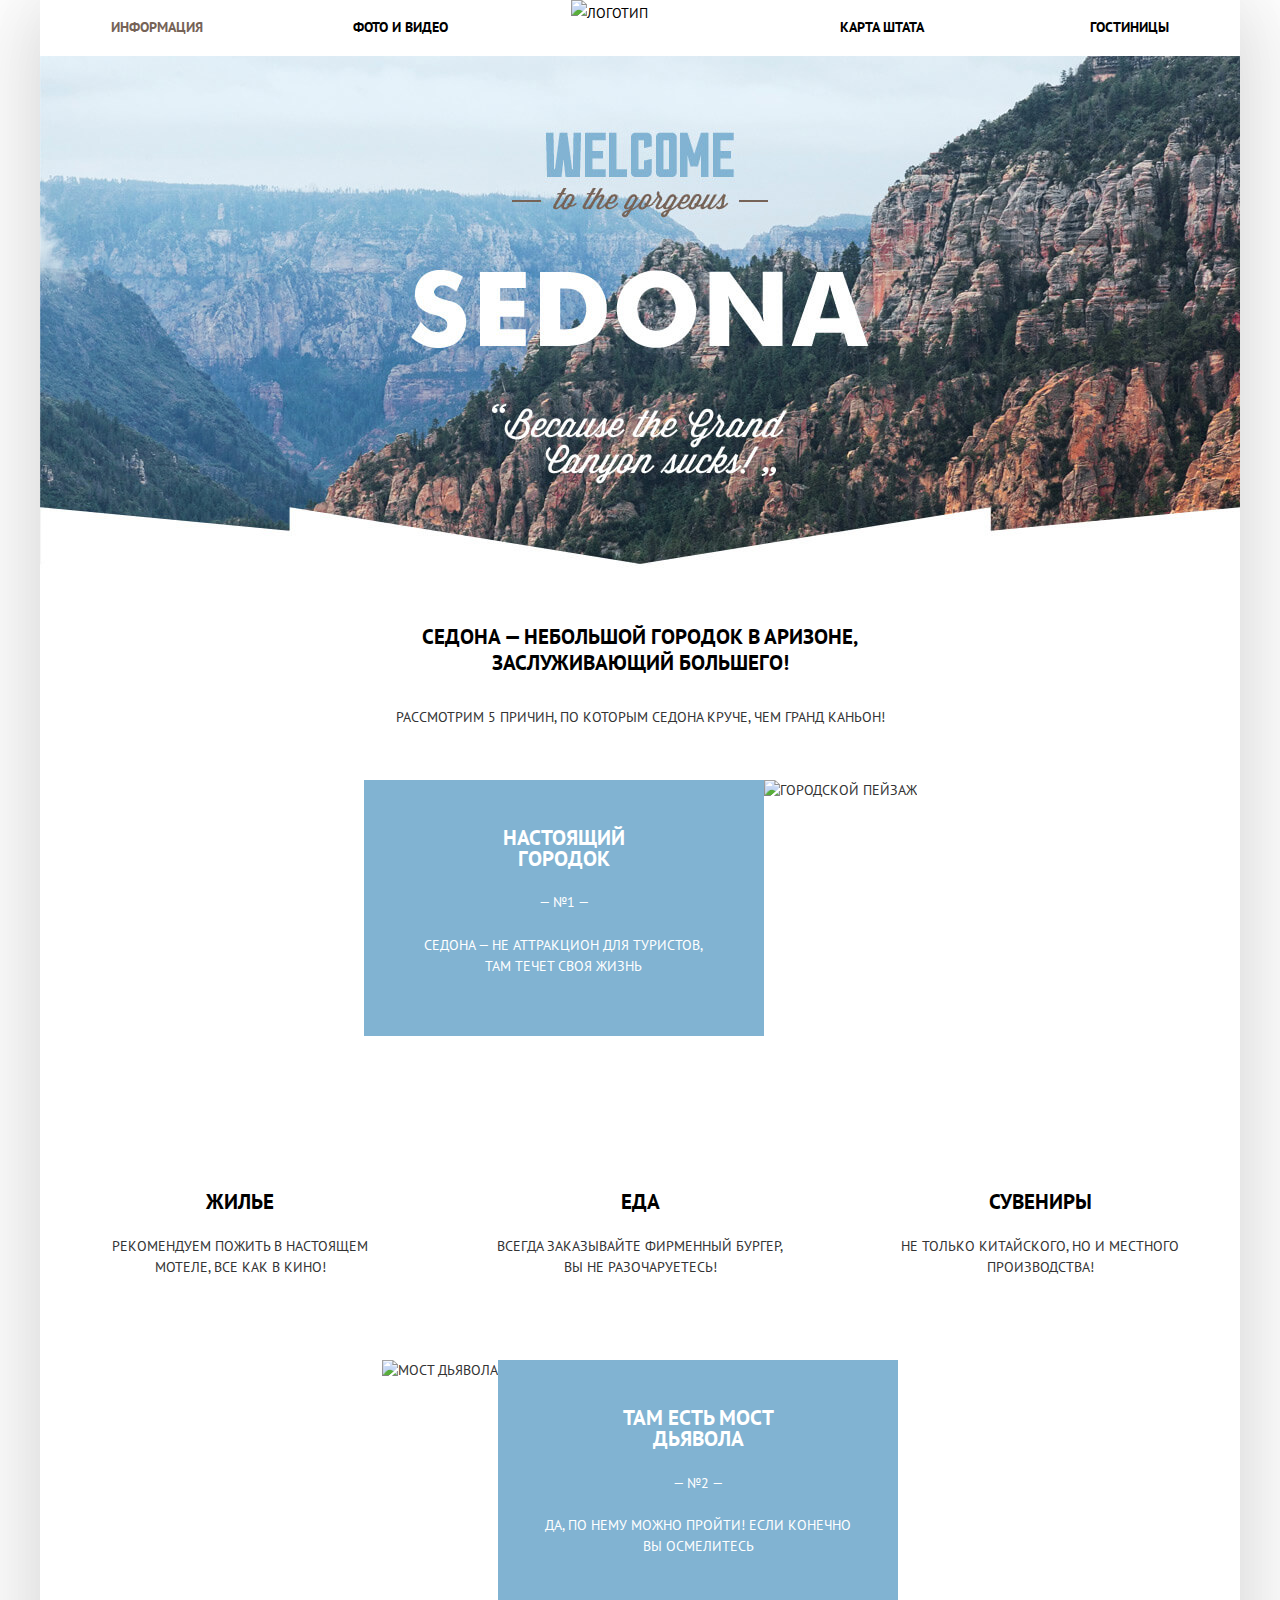
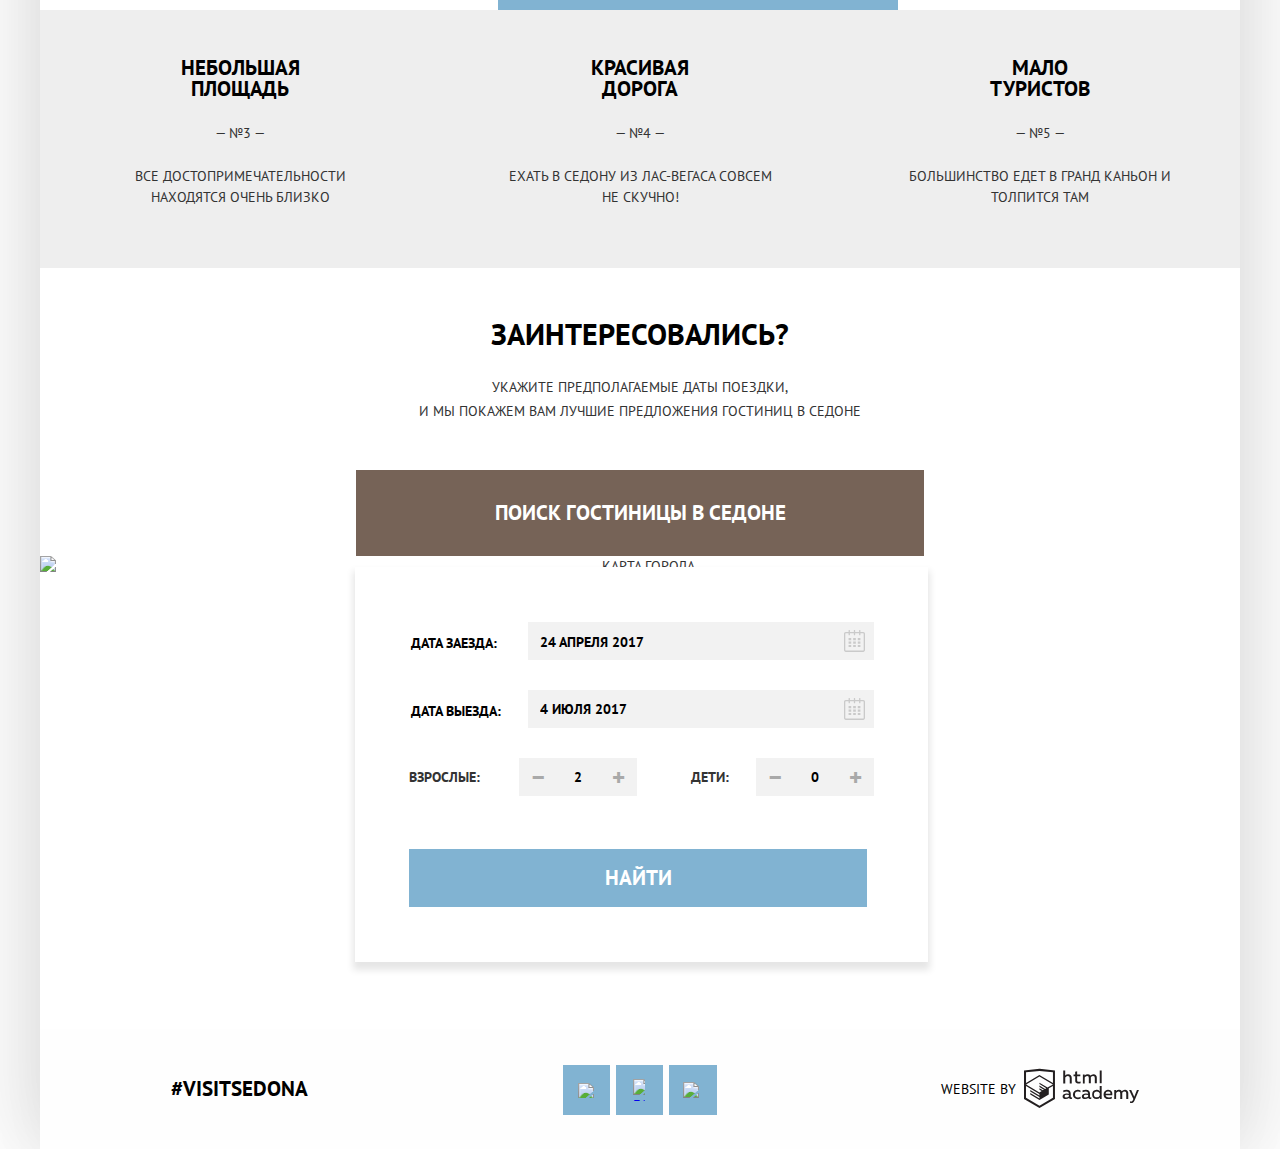
==== commit 82542c70: "Правки" ====
--- a/index.html
+++ b/index.html
@@ -5,7 +5,7 @@
     <title>HTML Academy: Седона</title>
     <link href="https://fonts.googleapis.com/css?family=PT+Sans:400,700&amp;subset=cyrillic" rel="stylesheet">
     <link href="css/normalize.css" rel="stylesheet">
-    <link href="css/style.min.css" rel="stylesheet">
+    <link href="css/style.css" rel="stylesheet">
   </head>
   <body>
     <div class="central-container">
@@ -16,7 +16,7 @@
           </a>
           <div class="main-navigation-wrapper">
 		        <ul class="site-navigation">
-              <li><a class="info-active">Информация</a></li>
+              <li class="info-active">Информация</li>
               <li><a href="gallery.html">Фото и видео</a></li>
               <li><a href="map.html">Карта штата</a></li>
               <li><a href="hotels.html">Гостиницы</a></li>
@@ -45,24 +45,15 @@
             </div>
           </li>
           <li class="recommendations">
-            <div class="recommendation">
-              <div class="recommendation-photo">
-                <img src="img/icon-1.svg" width="75" height="72" alt="Жилье">
-              </div>
+            <div class="recommendation recommendation-1">
               <h4>Жилье</h4>
               <p>Рекомендуем пожить в настоящем мотеле, все как в кино!</p>
             </div>
-            <div class="recommendation">
-              <div class="recommendation-photo">
-                <img src="img/icon-3.svg" width="75" height="72" alt="Еда">
-              </div>
+            <div class="recommendation recommendation-2">
               <h4>Еда</h4>
               <p>Всегда заказывайте фирменный бургер, Вы не разочаруетесь!</p>
             </div>
-            <div class="recommendation">
-              <div class="recommendation-photo">
-                <img src="img/icon-2.svg" width="75" height="72" alt="Сувениры">
-              </div>
+            <div class="recommendation recommendation-3">
               <h4>Сувениры</h4>
               <p>Не только китайского, но и местного производства!</p>
             </div>
@@ -98,7 +89,7 @@
         <section class="search">
           <h2 class="visually-hidden">Поиск отелей</h2>
           <p class="interested">Заинтересовались?</p>
-          <p class="interested-description">Укажите предполагаемые даты поездки, и мы покажем Вам лучшие предложения гостиниц в Седоне</p>
+          <p class="interested-description">Укажите предполагаемые даты поездки,<br> и мы покажем Вам лучшие предложения гостиниц в Седоне</p>
           <button class="button hotel-search-button">Поиск гостиницы в Седоне</button>
         </section>
         <section class="map">
--- a/css/style.css
+++ b/css/style.css
@@ -0,0 +1,1442 @@
+body {
+  width: 100%;
+
+  font-size: 14px;
+  line-height: 21px;
+  font-family: "PT Sans", Arial, sans-serif;
+  font-weight: 400;
+  color: #333333;
+  text-transform: uppercase;
+}
+
+/* INDEX PAGE */
+
+/* index header */
+
+a {
+  text-decoration: none;
+}
+
+.central-container {
+  position: relative;
+
+  width: 1200px;
+  margin: 0 auto;
+  
+  box-shadow: 
+    25px 5px 75px 0px rgba(0, 1, 1, 0.1),
+    -25px 5px 75px 0px rgba(0, 1, 1, 0.1);
+}
+
+.main-header {
+  position: absolute;
+}
+
+.main-navigation {
+  display: flex;
+  flex-direction: column;
+  align-items: center;
+
+  font-size: 14px;
+  line-height: 26px;
+  color: #000000;
+}
+
+.main-header-logo {
+  position: absolute;
+  left: 50%;
+  z-index: 1;
+
+  width: 138px;
+  height: 70px;
+
+  transform: translateX(-50%);
+}
+
+.main-navigation-wrapper {
+  background-color: #ffffff;
+}
+
+.site-navigation {
+  z-index: 2;
+
+  display: flex;
+  justify-content: space-between;
+  width: 1200px;
+  margin: 0;
+  padding: 0;
+
+  list-style: none;
+}
+
+.site-navigation > li {
+  flex-basis: 20%;
+}
+
+.site-navigation li:first-child {
+  padding: 14px 0 16px 71px;
+}
+
+.site-navigation li:nth-child(2) {
+  padding: 14px 0 14px 92px;
+}
+
+.site-navigation li:nth-child(3) {
+  padding: 14px 0 14px 336px;
+}
+
+.site-navigation li:last-child {
+  padding: 14px 0 14px 100px;
+}
+
+.site-navigation a {
+  font-weight: bold;
+  color: #000000;
+}
+
+.site-navigation a:hover,
+.site-navigation a:focus {
+  color: #81b3d2;
+}
+
+.site-navigation a:active {
+  color: rgba(0, 0, 0, 0.3);
+}  
+
+ .site-navigation .info-active,
+ .site-navigation .hotels-active {
+  font-weight: bold;
+  color: #766357;
+
+  cursor: default;
+ }
+
+ .site-navigation .info-active:hover {
+  color: #766357;
+ }
+
+.site-navigation .hotels-active {
+  color: #766357;
+
+  cursor: default;
+}
+
+.site-navigation .hotels-active:hover {
+  color: #766357;
+}
+
+/* /index header */
+
+/* index main */
+
+.background-image {
+  display: flex;
+  justify-content: center;
+  align-items: center;
+  min-height: 568px;
+
+  background-color: #e2e1e1;
+  background-image: url("../img/background-mountains.jpg");
+  background-position: center top;
+  background-repeat: no-repeat;
+  background-size: contain;
+}
+
+.background-image img {
+  position: absolute;
+  left: 50%;
+
+  display: flex;
+  justify-content: center;
+  margin-top: 45px;
+
+  transform: translateX(-50%);
+}
+
+
+.visually-hidden {
+  position: absolute;
+
+  clip: rect(0 0 0 0);
+
+  width: 1px;
+  height: 1px;
+  margin: -1px;
+}
+
+.description-container {
+  display: flex;
+  flex-direction: column;
+  padding-bottom: 36px;
+
+  line-height: 26px;
+  text-align: center;
+} 
+
+.description {
+  margin: 0 auto;
+  padding: 56px 350px 14px;
+
+  font-size: 21px;
+  font-weight: bold;
+  color: #000000;  
+}
+
+.reasons-list { 
+  display: flex;
+  flex-direction: column;
+  margin: 0;
+  padding: 0;
+
+  list-style: none;
+} 
+
+.reason-1 {
+  display: flex;
+  justify-content: center;
+  margin-bottom: 52px;
+}
+
+.first-reason {
+  width: 400px;
+  height: 50%;
+  min-height: 256px;
+
+  text-align: center;
+  color: #ffffff;
+
+  background-color: #81b3d2;
+}
+
+.first-reason h3 {
+  margin: 0 auto;
+  padding: 47px 133px 23px;
+
+  font-size: 21px;
+  line-height: 21px;
+  font-weight: bold;
+  color: #ffffff;  
+}
+
+.first-reason span {
+  display: inline-block;
+  margin: 0 auto;
+  padding-bottom: 22px;
+  vertical-align: middle;
+}
+
+.first-reason p {
+  margin: 0 auto;
+  padding: 0 57px;
+}
+
+.recommendations {
+  display: flex;
+  padding-bottom: 68px;
+
+  background-color: #ffffff;
+}
+
+.recommendation {
+  width: 33%;
+  padding: 0 50px;
+
+  text-align: center;
+}
+
+.recommendation-1 {
+  background-color: #ffffff;
+  background-image: url("../img/icon-1.svg");
+  background-position: 161px 3px;
+  background-repeat: no-repeat;
+  background-size: 75px 72px;
+}
+
+.recommendation-2 {
+  background-color: #ffffff;
+  background-image: url("../img/icon-3.svg");
+  background-position: 161px 4px;
+  background-repeat: no-repeat;
+  background-size: 74px 70px;
+}
+
+.recommendation-3 {
+  background-color: #ffffff;
+  background-image: url("../img/icon-2.svg");
+  background-position: 168px -1px;
+  background-repeat: no-repeat;
+  background-size: 64px 76px;
+}
+
+.recommendation h4 {
+  margin: 0 auto;
+  padding: 103px 0 10px;
+
+  font-size: 21px;
+  line-height: 21px;
+  font-weight: bold;
+  color: #000000;
+}
+
+.reason-2 {
+  display: flex;
+  justify-content: center;
+}
+
+.second-reason {
+  width: 400px;
+  height: 50%;
+  min-height: 256px;
+
+  text-align: center;
+  color: #ffffff;
+
+  background-color: #81b3d2;
+}
+
+.second-reason h3 {
+  width: 151px;
+  margin: 0 auto;
+  padding: 47px 0 24px 0;
+
+  font-size: 21px;
+  line-height: 21px;
+  font-weight: bold;
+  color: #ffffff;
+}
+
+.second-reason span {
+  display: inline-block;
+  margin-bottom: 0 auto;
+  padding-bottom: 12px;
+  vertical-align: middle;
+}
+
+.second-reason p {
+  margin: 0 auto;
+  padding: 9px 40px;
+}
+
+.reasons {
+  display: flex;
+  justify-content: space-around;
+  margin: -6px 0 48px;
+  padding-bottom: 60px;
+
+  background-color: #eeeeee;
+}
+
+.reason {
+  width: 33%;
+
+  text-align: center;
+}
+
+.reason h3 {
+  margin: 0 auto;
+  padding: 47px 125px 24px;
+
+  font-size: 21px;
+  line-height: 21px;
+  font-weight: bold;
+  color: #000000;
+}
+
+.reason span {
+  display: inline-block;
+  margin: 0 auto;
+  padding-bottom: 22px;
+  vertical-align: middle;
+}
+
+.reason p {
+  margin: 0 auto;
+  padding: 0 60px;
+}
+
+.search {
+  display: flex;
+  flex-direction: column;
+  justify-content: center;
+  margin-left: 0 auto;
+
+  line-height: 24px;
+  text-align: center;
+}
+
+.interested {
+  margin: 0 auto;
+  margin-bottom: 23px;
+
+  font-size: 30px;
+  line-height: 36px;
+  font-weight: bold;
+  color: #000000;
+}
+
+.interested-description {
+  margin: 0 0 47px;
+}
+
+.button {
+  font-size: 21px;
+  line-height: 26px;
+  font-weight: bold;
+  color: #ffffff;
+  text-transform: uppercase;
+
+  border: none;
+
+  cursor: pointer;
+}
+
+.hotel-search-button {
+  display: inline-block;
+  width: 568px;
+  height: 86px;
+  margin: 0 auto;
+  vertical-align: bottom;
+
+  background-color: #766357;
+}
+
+.hotel-search-button:hover,
+.hotel-search-button:focus {
+  background-color: #604e43;
+}
+
+.hotel-search-button:active {
+  color: rgba(255, 255, 255, 0.3);
+
+  background-color: #503e33;
+}
+
+.map {
+  display: flex;
+  min-height: 475px;
+
+  text-align: center;
+}
+
+/* /index main */
+
+/* index footer */
+
+.main-footer {
+  position: absolute;
+  bottom: 0;
+
+  display: flex;
+  justify-content: center;
+  width: 1200px;
+  height: 120px;
+
+  background-color: rgba(254, 254, 254, 0.9);
+}
+
+.main-footer-container {
+  display: flex;
+  flex-basis: 968px;
+  justify-content: space-between;
+  align-items: center;
+  margin-left: 30px;
+}
+
+.hashtag {
+  font-size: 21px;
+  line-height: 26px;
+  font-weight: bold;
+  color: #000000;
+}
+
+.social-media-button {
+  margin: 1px 3px 0;
+
+  list-style: none; 
+}
+
+.social-media-button a {
+  display: block;
+
+  text-align: center;
+}
+
+.social-media-button > a:active img {
+  opacity: 0.3; 
+}
+
+.social-media-buttons {
+  display: flex;
+  flex-direction: column;
+  min-height: 48px;
+  margin: 0 auto;
+  padding-right: 10px;
+}
+
+.social-media-buttons li {
+  background-color: #81b3d2;
+
+  cursor: pointer;
+}
+
+.social-media-buttons-list {
+  display: flex;
+  flex-direction: row;
+  justify-content: space-between;
+  padding-left: 0 auto;
+}
+
+.social-media-buttons-list li:first-child a {
+  padding: 18px 15px 10px 15px;
+}
+
+.social-media-buttons-list li:nth-child(2) a {
+  padding: 14px 18px 14px 17px;
+}
+
+.social-media-buttons-list li:last-child a {
+  padding: 17px 14px 11px 14px;
+}
+
+.social-media-buttons-list a {
+  display: flex;
+  justify-content: center;
+  align-items: center;
+}
+
+.social-media-buttons li:hover,
+.social-media-buttons li:focus {
+  background-color: #669ec0;
+}
+
+.social-media-buttons li:active {
+  background-color: #5496bd;
+}
+
+.main-footer-author {
+  display: flex;
+  flex-direction: row;
+  justify-content: space-between;
+  align-items: center;
+  min-height: 28px;
+}
+
+.author {
+  line-height: 26px;
+  color: #000000;
+}
+
+.logo-htmlacademy {
+  width: 115px;
+  height: 41px;
+  padding: 4px 0 0 8px;
+}
+
+.logo-htmlacademy path:hover,
+.logo-htmlacademy path:focus {
+  fill: #81b3d2;
+}
+
+.logo-htmlacademy path:active {
+  fill: #bdbbbc;
+}
+
+/* /index footer */
+
+/* index modal */
+
+.modal {
+  width: 570px;
+  height: 395px;
+
+  text-align: center;
+
+  background-color: #ffffff;
+}
+
+.modal-search {
+  position: absolute; 
+  top: 2167px;
+  left: 50%;
+
+  display: flex;
+  flex-direction: row;
+  
+  transform: translateX(-50%);
+}
+
+.search-form {
+  margin: 0 auto;
+  padding: 55px 54px 0 54px;
+
+  background-color: #ffffff;
+  box-shadow: 0px 6px 7px 2px rgba(0, 1, 1, 0.1);
+}
+
+.search-item {
+  display: flex;
+  justify-content: space-between;
+  align-items: center;
+  margin: 0 auto;
+  margin-bottom: 30px;
+
+  font-weight: bold;
+  line-height: 26px;
+  color: #000000;
+}
+
+.search-item label {
+  margin: 4px 0 0 2px;
+}
+
+.temporary-container {
+  position: relative;
+
+  width: 346px;
+}
+
+.temporary-container > a {
+  position: absolute;
+  right: 10px;
+  top: 50%;
+
+  transform: translateY(-37%) translateX(1px);
+}
+
+.arrival-date {
+  width: 100%;
+  height: 38px;
+  padding: 2px 0 0 12px;
+  box-sizing: border-box;
+  
+  font-size: 14px;
+  line-height: 26px;
+  font-weight: bold;
+
+  background-color: #f2f2f2;
+  border: none;
+}
+
+.arrival-date:hover {
+  background-color: #ebebeb;
+}
+
+.arrival-date:focus {
+  outline: none;
+
+  background-color: #ffffff;
+  outline: 3px solid #e5e5e5;
+}
+
+.arrival-date::-ms-clear {
+  display: none;
+}
+
+.departure-date {
+  width: 346px;
+  width: 100%;
+  height: 38px;
+  padding-left: 12px;
+  box-sizing: border-box;
+  
+  font-size: 14px;
+  line-height: 26px;
+  font-weight: bold;
+
+  background-color: #f2f2f2;
+  border: none;
+}
+
+.departure-date:hover {
+  background-color: #ebebeb;
+}
+
+.departure-date:focus {
+  outline: none;
+
+  background-color: #ffffff;
+  outline: 3px solid #e5e5e5;
+}
+
+.departure-date::-ms-clear {
+  display: none;
+}
+
+.date-button {
+  fill: #cacaca;
+}
+
+.date-button:hover,
+.date-button:focus {
+  fill: #000000;
+}
+
+.date-button:active {
+  fill: #81b3d2;
+}
+
+.search-item-groups {
+  display: flex;
+  align-items: center;
+}
+
+.search-item-group {
+  display: flex;
+  align-items: center;
+  margin-bottom: 53px;
+
+  font-weight: bold;
+}
+
+.search-item-group label {
+  margin-right: 39px;
+}
+
+.search-item-group:nth-child(2) label {
+  margin: 0 auto;
+  margin: 0 27px 0 54px;
+}
+
+.quantity-field {
+  display: flex;
+  flex-direction: row;
+  margin: 0 auto;
+}
+
+.quantity-button {
+  width: 38px;
+  height: 38px;
+  
+  font-size: 25px;
+  font-weight: bold;
+  color: #a9a9a9;
+
+  background-color: #f2f2f2;
+  border: none;
+
+  cursor: pointer;
+}
+
+.quantity-button:hover,
+.quantity-button:focus {
+  color: #000000;
+}
+
+.quantity-button:active {
+  color: #81b3d2;
+}
+
+.minus {
+  padding-bottom: 3px;
+}
+
+.number {
+  width: 38px;
+  height: 36px;
+
+  font-size: 14px;
+  line-height: 26px;
+  font-weight: bold;
+  text-align: center;
+  
+  background-color: #f2f2f2;
+  border: none;
+}
+
+.number:hover {
+  background-color: #ebebeb;
+}
+
+.number:focus {
+  outline: none;
+
+  background-color: #ffffff;
+  outline: 3px solid #e5e5e5;
+}
+
+.search-button {
+  display: inherit;
+  width: 458px;
+  height: 58px;
+  margin-bottom: 53px;
+
+  background-color: #81b3d2;
+}
+
+.search-button:hover,
+.search-button:focus {
+  background-color: #669ec0;
+}
+
+.search-button:active {
+  color: rgba(255, 255, 255, 0.3);
+
+  background-color: #5496bd;
+}
+
+/* /index modal */
+
+/* /INDEX PAGE */
+
+/* INNER PAGE */
+
+/* inner header */
+
+.main-header-inner {
+  position: absolute;
+}
+
+/* /inner header */
+
+/* inner main */
+
+.filter-form {
+  display: flex;
+  justify-content: space-between;
+  align-items: center;
+  min-height: 273px;
+  margin-bottom: 26px;
+
+  background-color: #e2e1e1;
+  background-image: url("../img/background-inner.jpg");
+  background-position: center top;
+  background-repeat: no-repeat;
+  background-size: cover;
+}
+
+.filter {
+  margin: 0;
+  padding: 0;
+
+  font-size: 14px;
+  line-height: 21px;
+  color: #ffffff;
+
+  border: none;
+}
+
+.filter-1 {
+  margin: 80px 0  0 73px;
+}
+
+.filter-2 {
+  margin: 80px 223px 0 0;
+}
+
+.filter legend {
+  font-size: 16px; 
+  font-weight: bold;
+}
+
+.filter-list {
+  padding: 0;
+
+  list-style: none;
+}
+
+.filter-option label {
+  cursor: pointer;
+}
+
+.filter-option {
+  padding: 9px 0;
+}
+
+.filter-input-checkbox:checked + label::before {
+  display: inline-block;
+  content: '';
+  width: 27px;
+  height: 27px;
+  margin-right: 13px;
+  vertical-align: middle;
+
+  background-image: url("../img/checkbox-on.svg");
+  background-repeat: no-repeat;
+}
+
+.filter-disabled:checked:disabled + label::before {
+  background-image: url('../img/checkbox-on-disabled.svg');
+  opacity: 0.3;
+
+  cursor: not-allowed;
+}
+
+.filter-disabled:checked:disabled + label {
+  cursor: not-allowed;
+}
+
+.filter-input-checkbox + label::before {
+  display: inline-block;
+  content: '';
+  width: 27px;
+  height: 27px;
+  margin-right: 13px;
+  vertical-align: middle;
+
+  background-image: url("../img/checkbox-off.svg");
+  background-repeat: no-repeat;
+}
+
+.filter-disabled:disabled + label::before {
+  background-image: url('../img/checkbox-off-disabled.svg');
+  opacity: 0.3;
+
+  cursor: not-allowed;
+}
+
+.filter-disabled:disabled + label {
+  cursor: not-allowed;
+}
+
+.filter-input-checkbox:focus + label::before {
+  outline: 2px solid #6ea7ca;
+}
+
+.filter-range {
+  width: 324px;
+  margin: 50px 73px 0 0;
+
+  color: #ffffff;
+  text-transform: uppercase;
+}
+
+.filter-range-title {
+  margin: 0 0 10px 9px;
+
+  font-size: 16px;
+  line-height: 21px;
+  font-weight: bold;
+}
+
+.price-controls {
+  position: relative;
+  
+  height: 33px;
+  margin: 0 0 20px 6px;
+
+  font-size: 0;
+
+  border: 2px solid #ffffff;
+  border-radius: 2px;
+}
+
+.price-controls::after {
+  content: "";
+  position: absolute;
+  top: 50%;
+  left: 50%;
+
+  width: 2px;
+  height: 22px;
+
+  background: #ffffff;
+  transform: translate(-50%, -50%);
+}
+
+.price-controls label {
+  display: inline-block;
+  vertical-align: middle;
+
+  font-size: 14px;
+
+  cursor: pointer;
+}
+
+.price-controls .min-price,
+.price-controls .max-price {
+  width: 90px;
+  padding: 5px 0 0 63px;
+}
+
+.price-controls input {
+  width: 50px;
+  margin: 0;
+
+  color: inherit;
+  font: inherit;
+
+  background: none;
+  border: none;
+}
+
+.range-controls {
+  position: relative;
+
+  margin: 0 0 32px 9px;
+}
+
+.range-controls .scale {
+  height: 2px;
+
+  background: rgba(255, 255, 255, 0.3);
+}
+
+.range-controls .bar {
+  width: 80%;
+  height: 2px;
+
+  background: #ffffff;
+}
+
+.range-toggle {
+  position: absolute;
+  top: -9px;
+
+  width: 4px;
+  height: 4px;
+
+  background: #ababab;
+  border: 8px solid #ffffff;
+  border-radius: 50%;
+  box-shadow: 0 2px 1px 0 rgba(0, 1, 1, 0.2);
+
+  cursor: pointer;
+}
+
+.range-toggle:hover {
+  position: absolute;
+  top: -9px;
+
+  width: 4px;
+  height: 4px;
+
+  background: #ababab;
+  border: 9px solid #ffffff;
+  border-radius: 50%;
+  box-shadow: 0 2px 1px 0 rgba(0, 1, 1, 0.2);
+
+  cursor: pointer;
+}
+
+.range-toggle-min {
+  left: 0;
+}
+
+.range-toggle-max {
+  left: 80%;
+}
+
+.btn-transparent {
+  display: block;
+  margin: 0 auto;
+  padding: 6px 35px;
+
+  font-size: 14px;
+  line-height: 20px;
+  color: #ffffff;
+  text-transform: uppercase;
+
+  background: transparent;
+  border: 2px solid #ffffff;
+  border-radius: 2px;
+  cursor: pointer;
+}
+
+.btn-transparent:hover {
+  color: #000000;
+
+  background: #ffffff;
+}
+
+.sorting {
+  display: flex;
+  justify-content: flex-start;
+  align-items: center;
+  padding: 4px 0 30px;
+  margin-bottom: 25px;
+
+  border-bottom: 1px solid #e5e5e5;
+}
+
+.sorting p {
+  margin: 0;
+  margin-left: 71px;
+
+  font-size: 21px;
+  line-height: 26px;
+  font-weight: bold;
+  color: #000000;
+}
+
+.sorting h4 {
+  margin: 0 0;
+  padding: 5px 40px 0 49px;
+
+  font-size: 12px;
+  line-height: 18px;
+  font-weight: normal;
+  color: #000000;
+}
+
+.sorting-list {
+  display: flex;
+  margin: 0;
+  padding: 0;
+  padding-top: 2px;
+
+  list-style: none;
+}
+
+.sorting-list li {
+  padding-right: 33px;
+}
+
+.sorting-list li:nth-child(3) {
+  padding-right: 503px;
+}
+
+.sorting-list li:nth-child(4) {
+  padding-right: 12px;
+}
+
+.sorting-list a {
+  font-size: 12px;
+  line-height: 18px;
+  color: rgba(0, 0, 0, 0.3);
+  text-decoration: none;
+
+  border-bottom: 1px dotted #81b3d2;
+}
+
+.sorting-list a.up-and-down {
+  border: none; 
+}
+
+.up-button path,
+.down-button path {
+  fill: #cacaca;
+}
+
+.active-button path {
+  fill: #81b3d2;
+}
+
+.sorting-list a:hover,
+.sorting-list a:focus {
+  color: #81b3d2;
+}
+
+.up-button path:hover,
+.down-button path:hover {
+  fill: #231f20;
+}
+
+.sorting-list a:active {
+  color: #000000;
+
+  border: none;
+}
+
+.up-button path:active,
+.down-button path:active {
+  fill: #81b3d2;
+}
+
+.active-button path:hover {
+  fill: #81b3d2;
+
+  cursor: default;
+}
+
+.sorting-list a.active {
+  color: #81b3d2;
+
+  border: none;
+}
+
+.sorting-list a.active:focus {
+  color: #81b3d2;
+
+  border-bottom: 1px dotted #81b3d2;
+}
+
+.search-results {
+  display: flex;
+  flex-direction: column;
+}
+
+.hotel {
+  display: flex;
+  justify-content: space-between;
+
+  border-bottom: 1px solid #e5e5e5;
+}
+
+.search-results .hotel {
+  margin-bottom: 25px;
+  padding-bottom: 29px;
+}
+
+.search-results .hotel:first-child {
+  margin-bottom: 25px;
+}
+
+.search-results .hotel:nth-child(2) {
+  margin-bottom: 25px;
+  padding-bottom: 28px;
+}
+
+.search-results .hotel:last-child {
+  margin-bottom: 0;
+  padding-bottom: 29px;
+}
+
+.hotel-details {
+  display: flex;
+  margin-left: 72px;
+}
+
+.hotel-details img {
+  padding-top: 5px;
+}
+
+.hotel-description {
+  padding-left: 30px;
+}
+
+.hotel-description h3 {
+  margin: 0;
+  padding-bottom: 7px;
+
+  font-size: 21px;
+  line-height: 26px;
+  color: #000000;
+
+  cursor: pointer;
+}
+
+.hotel-description h3:hover,
+.hotel-description h3:focus {
+  color: #81b3d2;
+}
+
+.hotel-description h3:active {
+  color: rgba(0, 0, 0, 0.3);
+}
+
+.hotel-description p {
+  display: flex;
+  justify-content: space-between;
+  margin: 0;
+  padding-bottom: 14px;
+}
+
+.hotel-description span {
+  padding-right: 76px;
+}
+
+.button-hotel {
+  font-size: 14px;
+  line-height: 21px;
+  font-weight: bold;
+  color: #ffffff;
+}
+
+.button-hotel-more {
+  display: inline-block;
+  margin: 0 3px 0 0;
+  padding: 3px 17px 3px;
+  vertical-align: bottom;
+
+  background-color: #81b3d2;
+}
+
+.button-hotel-more:hover,
+.button-hotel-more:focus {
+  background-color: #669ec0;
+}
+
+.button-hotel-more:active {
+  color: rgba(255, 255, 255, 0.3);
+
+  background-color: #5496bd
+}
+
+.button-hotel-booking {
+  display: inline-block;
+  margin: 0 0;
+  padding: 3px 16px 3px;
+  vertical-align: bottom;
+
+  background-color: #766357;
+}
+
+.button-hotel-booking:hover,
+.button-hotel-booking:focus {
+  background-color: #604e43;
+}
+
+.button-hotel-booking:active {
+  color: rgba(255, 255, 255, 0.3);
+
+  background-color: #503e33;
+}
+
+.rating p {
+  padding: 4px 14px;
+
+  color: #666666;
+
+  background-color: #f2f2f2;
+}
+
+.stars {
+  padding-left: 2px;
+}
+
+.hotel:first-child .rating p {
+  margin: 41px 70px 0 0;
+}
+
+.hotel:first-child .stars {
+  margin: 4px 0 0 20px;
+}
+
+.hotel:nth-child(2) .rating p {
+  margin: 41px 70px 0 0;
+}
+
+.hotel:nth-child(2) .stars {
+  margin: 4px 0 0 45px;
+}
+
+.hotel:nth-child(3) .rating p {
+  margin: 38px 70px 0 0;
+}
+
+.hotel:nth-child(3) .stars {
+  margin: 4px 0 0 66px;
+}
+
+/* /inner main */
+
+/* inner footer */
+
+.main-footer-inner {
+  bottom: 0;
+
+  display: flex;
+  flex-direction: row;
+  justify-content: center;
+  width: 1200px;
+  height: 120px;
+
+  background-color: rgba(254, 254, 254, 0.9);
+}
+
+.main-footer-container-inner {
+  display: flex;
+  flex-basis: 968px;
+  justify-content: space-between;
+  align-items: center;
+  margin-left: 27px;
+}
+
+.hashtag-inner {
+  margin: 0;
+  padding: 0;
+  padding-left: 2px;
+
+  font-size: 21px;
+  line-height: 26px;
+  font-weight: bold;
+  color: #000000;
+}
+
+.social-media-buttons-inner {
+  display: flex;
+  flex-direction: column;
+  min-height: 48px;
+  margin: 0;
+  padding: 0 0 0 38px;
+}
+
+.social-media-buttons-inner li {
+  background-color: #81b3d2;
+
+  cursor: pointer;
+}
+
+.social-media-buttons-inner li:hover,
+.social-media-buttons-inner li:focus {
+  background-color: #669ec0;
+}
+
+.social-media-buttons-inner li:active {
+  background-color: #5496bd;
+}
+
+.social-media-buttons-list-inner li:first-child a {
+  padding: 18px 15px 10px 15px;
+}
+
+.social-media-buttons-list-inner li:nth-child(2) a {
+  padding: 14px 18px 14px 17px;
+}
+
+.social-media-buttons-list-inner li:last-child a {
+  padding: 17px 14px 11px 14px;
+}
+
+.social-media-button-inner {
+  margin: 1px 3px 0 3px;
+
+  list-style: none;
+}
+
+.social-media-button-inner a {
+  display: block;
+
+  text-align: center;
+}
+
+.social-media-button-inner > a:active img {
+  opacity: 0.3; 
+}
+
+.social-media-buttons-list-inner {
+  display: flex;
+  flex-direction: row;
+  justify-content: space-between;
+  margin: 0;
+  padding: 0;
+}
+
+.social-media-buttons-list-inner a {
+  display: flex;
+  justify-content: center;
+  align-items: center;
+}
+
+.main-footer-author-inner {
+  display: flex;
+  flex-direction: row;
+  justify-content: space-between;
+  min-height: 28px;
+  padding: 0 0 0 7px;
+}
+
+.author-inner {
+  line-height: 26px;
+  color: #000000;
+}
+
+.logo-htmlacademy-inner {
+  padding: 7px 0 0 8px;
+
+  width: 115px;
+  height: 41px; 
+}
+
+.logo-htmlacademy-inner path:hover,
+.logo-htmlacademy-inner path:focus {
+  fill: #81b3d2;
+}
+
+.logo-htmlacademy-inner path:active {
+  fill: #bdbbbc;
+}
+
+/* /inner footer */
+
+/* /INNER PAGE */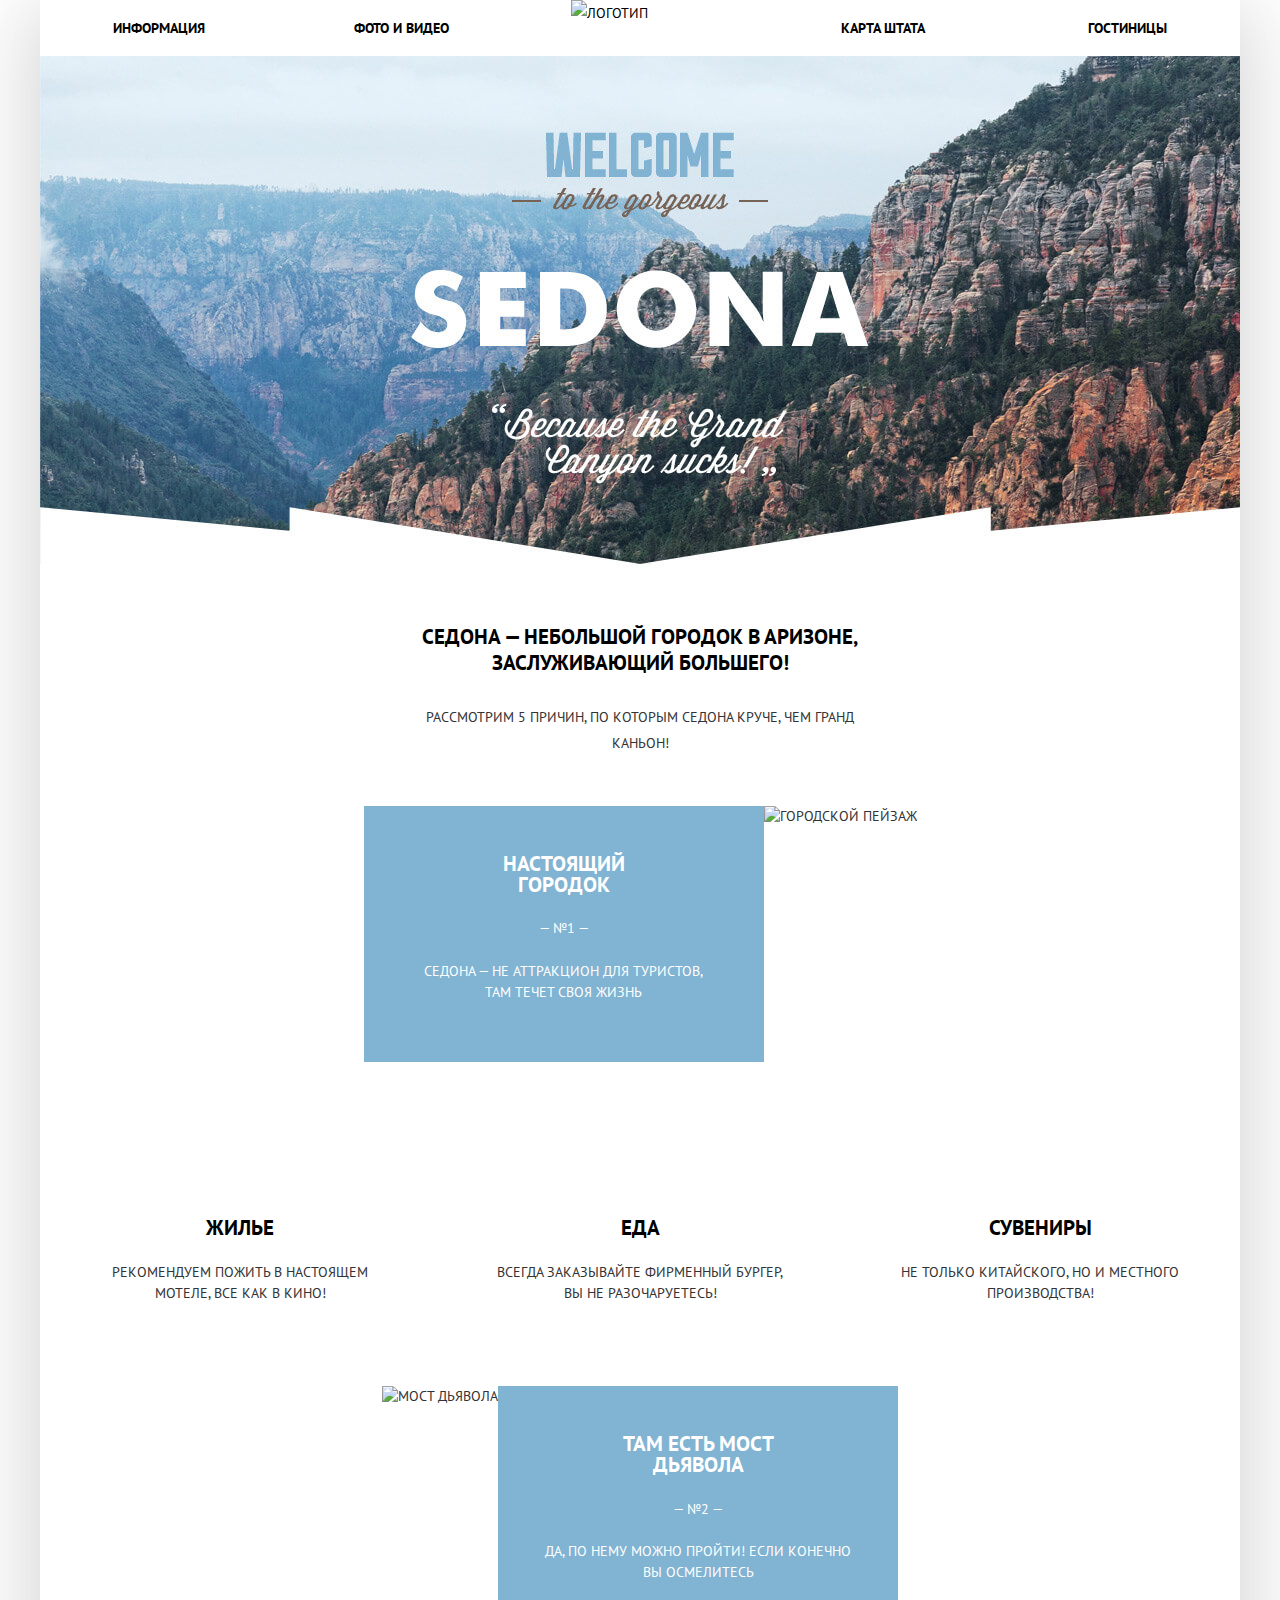
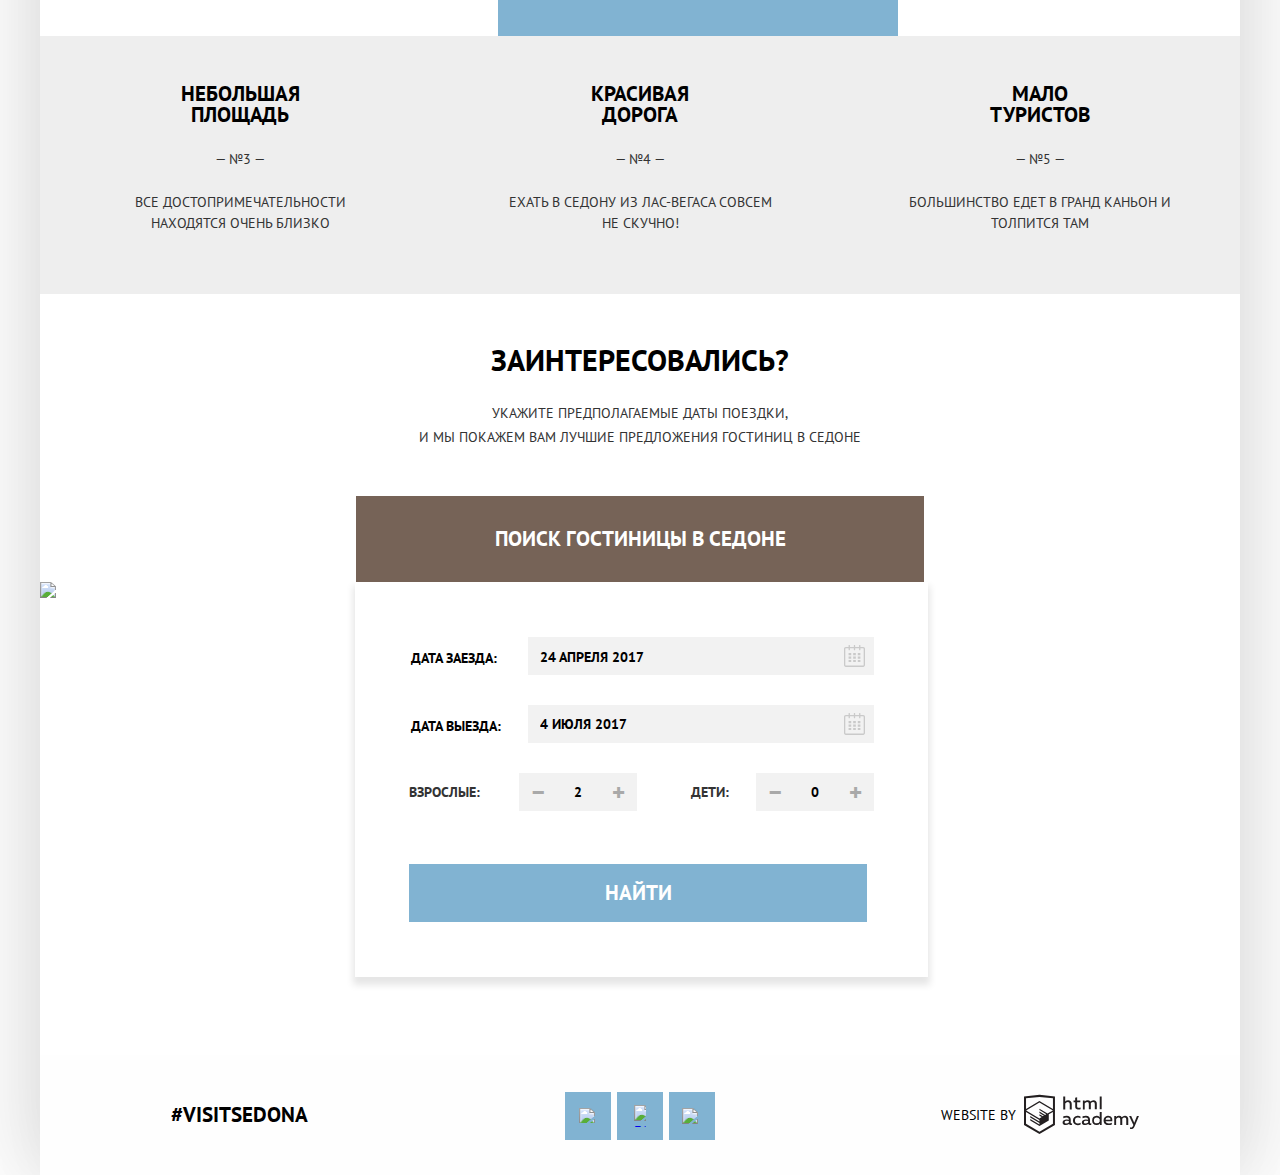
==== commit f6fbbde1: "Изменения 03.04.18" ====
--- a/index.html
+++ b/index.html
@@ -5,7 +5,7 @@
     <title>HTML Academy: Седона</title>
     <link href="https://fonts.googleapis.com/css?family=PT+Sans:400,700&amp;subset=cyrillic" rel="stylesheet">
     <link href="css/normalize.css" rel="stylesheet">
-    <link href="css/style.css" rel="stylesheet">
+    <link href="css/style.min.css" rel="stylesheet">
   </head>
   <body>
     <div class="central-container">
@@ -16,7 +16,7 @@
           </a>
           <div class="main-navigation-wrapper">
 		        <ul class="site-navigation">
-              <li class="info-active">Информация</li>
+              <li><a href="info.html">Информация</a></li>
               <li><a href="gallery.html">Фото и видео</a></li>
               <li><a href="map.html">Карта штата</a></li>
               <li><a href="hotels.html">Гостиницы</a></li>
@@ -30,7 +30,7 @@
         <h1 class="visually-hidden">Добро пожаловать в Седону!</h1>
         <div class="description-container">
           <p class="description">Седона — небольшой городок в Аризоне, заслуживающий большего!</p>
-          <p>Рассмотрим 5 причин, по которым Седона круче, чем Гранд Каньон!</p>
+          <p class="description-reasons">Рассмотрим 5 причин, по которым Седона круче, чем Гранд Каньон!</p>
         </div>
         <h2 class="visually-hidden">Причины</h2>
         <ul class="reasons-list">
@@ -95,6 +95,43 @@
         <section class="map">
           <h2 class="visually-hidden">Карта</h2>
           <img src="img/map.jpg" width="1200" height="593" alt="Карта города">
+          <section class="modal modal-search">
+            <form class="search-form" action="https://echo.htmlacademy.ru" method="post">
+              <div class="search-item">
+                <label for="arrival-date-field">Дата заезда:</label>
+                <div class="temporary-container">
+                  <input class="arrival-date" type="text" name="arrival-date" id="arrival-date-field" value="24 АПРЕЛЯ 2017" pattern="([0-9]{1,2}) ([А-Яа-яЁё]{3,8}) ([0-9]{4})">
+                  <a href="#"><svg  class="date-button" xmlns="http://www.w3.org/2000/svg" width="21" height="22" viewBox="0 0 21 22"><path d="M19.251 2.025h-2.845V.648c0-.381-.294-.689-.656-.689-.363 0-.656.308-.656.689v1.377h-3.938V.648c0-.381-.294-.689-.655-.689-.363 0-.657.308-.657.689v1.377H5.906V.648c0-.381-.294-.689-.656-.689-.363 0-.657.308-.657.689v1.377H1.75C.784 2.025 0 2.847 0 3.862v16.302C0 21.179.784 22 1.75 22h17.501c.966 0 1.749-.821 1.749-1.836V3.862c0-1.015-.783-1.837-1.749-1.837zm.437 18.139a.448.448 0 0 1-.437.459H1.75a.45.45 0 0 1-.438-.459V3.862a.45.45 0 0 1 .438-.459h2.844v1.378c0 .381.294.689.657.689.362 0 .656-.308.656-.689V3.403h3.938v1.378c0 .381.294.689.657.689.361 0 .655-.308.655-.689V3.403h3.938v1.378c0 .381.293.689.656.689.362 0 .656-.308.656-.689V3.403h2.845c.241 0 .437.206.437.459v16.302z"/><path d="M4.594 8.225h2.625v2.066H4.594zM4.594 11.668h2.625v2.067H4.594zM4.594 15.112h2.625v2.066H4.594zM9.188 15.112h2.625v2.066H9.188zM9.188 11.668h2.625v2.067H9.188zM9.188 8.225h2.625v2.066H9.188zM13.781 15.112h2.625v2.066h-2.625zM13.781 11.668h2.625v2.067h-2.625zM13.781 8.225h2.625v2.066h-2.625z"/></svg></a>
+                </div>
+              </div>
+              <div class="search-item">
+                <label for="departure-date-field">Дата выезда:</label>
+                <div class="temporary-container">
+                  <input class="departure-date" type="text" name="departure-date" id="departure-date-field" value="4 ИЮЛЯ 2017" pattern="([0-9]{1,2}) ([А-Яа-яЁё]{3,8}) ([0-9]{4})">
+                  <a href="#"><svg class="date-button" xmlns="http://www.w3.org/2000/svg" width="21" height="22" viewBox="0 0 21 22"><path d="M19.251 2.025h-2.845V.648c0-.381-.294-.689-.656-.689-.363 0-.656.308-.656.689v1.377h-3.938V.648c0-.381-.294-.689-.655-.689-.363 0-.657.308-.657.689v1.377H5.906V.648c0-.381-.294-.689-.656-.689-.363 0-.657.308-.657.689v1.377H1.75C.784 2.025 0 2.847 0 3.862v16.302C0 21.179.784 22 1.75 22h17.501c.966 0 1.749-.821 1.749-1.836V3.862c0-1.015-.783-1.837-1.749-1.837zm.437 18.139a.448.448 0 0 1-.437.459H1.75a.45.45 0 0 1-.438-.459V3.862a.45.45 0 0 1 .438-.459h2.844v1.378c0 .381.294.689.657.689.362 0 .656-.308.656-.689V3.403h3.938v1.378c0 .381.294.689.657.689.361 0 .655-.308.655-.689V3.403h3.938v1.378c0 .381.293.689.656.689.362 0 .656-.308.656-.689V3.403h2.845c.241 0 .437.206.437.459v16.302z"/><path d="M4.594 8.225h2.625v2.066H4.594zM4.594 11.668h2.625v2.067H4.594zM4.594 15.112h2.625v2.066H4.594zM9.188 15.112h2.625v2.066H9.188zM9.188 11.668h2.625v2.067H9.188zM9.188 8.225h2.625v2.066H9.188zM13.781 15.112h2.625v2.066h-2.625zM13.781 11.668h2.625v2.067h-2.625zM13.781 8.225h2.625v2.066h-2.625z"/></svg></a>
+                </div>
+              </div>
+              <div class="search-item-groups">
+                <div class="search-item-group">
+                  <label for="adults-quantity-field">Взрослые:</label>
+                  <div class="quantity-field">
+                    <button class="quantity-button minus" type="button">–</button>
+                    <input class="number" type="text" name="adults-quantity" id="adults-quantity-field" value="2" pattern="(^[ 0-9]+$)">
+                    <button class="quantity-button plus" type="button">+</button>
+                  </div>
+                </div>
+                <div class="search-item-group">
+                  <label for="children-quantity-field">Дети:</label>
+                  <div class="quantity-field">
+                    <button class="quantity-button minus" type="button">–</button>
+                    <input class="number" type="text" name="children-quantity" id="children-quantity-field" value="0" pattern="(^[ 0-9]+$)">
+                    <button class="quantity-button plus" type="button">+</button>
+                  </div>
+                </div>
+              </div>
+              <button class="button search-button" type="submit">Найти</button>
+            </form>
+          </section>
         </section>
       </main>
       <footer class="main-footer">
@@ -112,43 +149,6 @@
           </div>
         </div>
       </footer>
-      <section class="modal modal-search">
-        <form class="search-form" action="https://echo.htmlacademy.ru" method="post">
-          <div class="search-item">
-            <label for="arrival-date-field">Дата заезда:</label>
-            <div class="temporary-container">
-              <input class="arrival-date" type="text" name="arrival-date" id="arrival-date-field" value="24 АПРЕЛЯ 2017" pattern="([0-9]{1,2}) ([А-Яа-яЁё]{3,8}) ([0-9]{4})">
-              <a href="#"><svg  class="date-button" xmlns="http://www.w3.org/2000/svg" width="21" height="22" viewBox="0 0 21 22"><path d="M19.251 2.025h-2.845V.648c0-.381-.294-.689-.656-.689-.363 0-.656.308-.656.689v1.377h-3.938V.648c0-.381-.294-.689-.655-.689-.363 0-.657.308-.657.689v1.377H5.906V.648c0-.381-.294-.689-.656-.689-.363 0-.657.308-.657.689v1.377H1.75C.784 2.025 0 2.847 0 3.862v16.302C0 21.179.784 22 1.75 22h17.501c.966 0 1.749-.821 1.749-1.836V3.862c0-1.015-.783-1.837-1.749-1.837zm.437 18.139a.448.448 0 0 1-.437.459H1.75a.45.45 0 0 1-.438-.459V3.862a.45.45 0 0 1 .438-.459h2.844v1.378c0 .381.294.689.657.689.362 0 .656-.308.656-.689V3.403h3.938v1.378c0 .381.294.689.657.689.361 0 .655-.308.655-.689V3.403h3.938v1.378c0 .381.293.689.656.689.362 0 .656-.308.656-.689V3.403h2.845c.241 0 .437.206.437.459v16.302z"/><path d="M4.594 8.225h2.625v2.066H4.594zM4.594 11.668h2.625v2.067H4.594zM4.594 15.112h2.625v2.066H4.594zM9.188 15.112h2.625v2.066H9.188zM9.188 11.668h2.625v2.067H9.188zM9.188 8.225h2.625v2.066H9.188zM13.781 15.112h2.625v2.066h-2.625zM13.781 11.668h2.625v2.067h-2.625zM13.781 8.225h2.625v2.066h-2.625z"/></svg></a>
-            </div>
-          </div>
-          <div class="search-item">
-            <label for="departure-date-field">Дата выезда:</label>
-            <div class="temporary-container">
-              <input class="departure-date" type="text" name="departure-date" id="departure-date-field" value="4 ИЮЛЯ 2017" pattern="([0-9]{1,2}) ([А-Яа-яЁё]{3,8}) ([0-9]{4})">
-              <a href="#"><svg class="date-button" xmlns="http://www.w3.org/2000/svg" width="21" height="22" viewBox="0 0 21 22"><path d="M19.251 2.025h-2.845V.648c0-.381-.294-.689-.656-.689-.363 0-.656.308-.656.689v1.377h-3.938V.648c0-.381-.294-.689-.655-.689-.363 0-.657.308-.657.689v1.377H5.906V.648c0-.381-.294-.689-.656-.689-.363 0-.657.308-.657.689v1.377H1.75C.784 2.025 0 2.847 0 3.862v16.302C0 21.179.784 22 1.75 22h17.501c.966 0 1.749-.821 1.749-1.836V3.862c0-1.015-.783-1.837-1.749-1.837zm.437 18.139a.448.448 0 0 1-.437.459H1.75a.45.45 0 0 1-.438-.459V3.862a.45.45 0 0 1 .438-.459h2.844v1.378c0 .381.294.689.657.689.362 0 .656-.308.656-.689V3.403h3.938v1.378c0 .381.294.689.657.689.361 0 .655-.308.655-.689V3.403h3.938v1.378c0 .381.293.689.656.689.362 0 .656-.308.656-.689V3.403h2.845c.241 0 .437.206.437.459v16.302z"/><path d="M4.594 8.225h2.625v2.066H4.594zM4.594 11.668h2.625v2.067H4.594zM4.594 15.112h2.625v2.066H4.594zM9.188 15.112h2.625v2.066H9.188zM9.188 11.668h2.625v2.067H9.188zM9.188 8.225h2.625v2.066H9.188zM13.781 15.112h2.625v2.066h-2.625zM13.781 11.668h2.625v2.067h-2.625zM13.781 8.225h2.625v2.066h-2.625z"/></svg></a>
-            </div>
-          </div>
-          <div class="search-item-groups">
-            <div class="search-item-group">
-              <label for="adults-quantity-field">Взрослые:</label>
-              <div class="quantity-field">
-                <button class="quantity-button minus" type="button">–</button>
-                <input class="number" type="text" name="adults-quantity" id="adults-quantity-field" value="2" pattern="(^[ 0-9]+$)">
-                <button class="quantity-button plus" type="button">+</button>
-              </div>
-            </div>
-            <div class="search-item-group">
-              <label for="children-quantity-field">Дети:</label>
-              <div class="quantity-field">
-                <button class="quantity-button minus" type="button">–</button>
-                <input class="number" type="text" name="children-quantity" id="children-quantity-field" value="0" pattern="(^[ 0-9]+$)">
-                <button class="quantity-button plus" type="button">+</button>
-              </div>
-            </div>
-          </div>
-          <button class="button search-button" type="submit">Найти</button>
-        </form>
-      </section>
     </div>
   </body>
 </html>
--- a/css/style.min.css
+++ b/css/style.min.css
@@ -0,0 +1 @@
+﻿body{width:100%;font-size:14px;line-height:21px;font-family:"PT Sans",Arial,sans-serif;font-weight:400;color:#333;text-transform:uppercase}a{text-decoration:none}.central-container{position:relative;width:1200px;margin:0 auto;-webkit-box-shadow:25px 5px 75px 0 rgba(0,1,1,.1),-25px 5px 75px 0 rgba(0,1,1,.1);box-shadow:25px 5px 75px 0 rgba(0,1,1,.1),-25px 5px 75px 0 rgba(0,1,1,.1)}.main-header{position:absolute}.main-navigation{font-size:14px;line-height:26px;color:#000}.main-header-logo{position:absolute;left:50%;z-index:1;width:138px;height:70px;-webkit-transform:translateX(-50%);-ms-transform:translateX(-50%);transform:translateX(-50%)}.main-navigation-wrapper{background-color:#fff}.site-navigation{z-index:2;display:-webkit-box;display:-ms-flexbox;display:flex;-ms-flex-wrap:wrap;flex-wrap:wrap;margin:0 73px;padding:0;font-size:0;list-style:none}.site-navigation>li{display:inline-block;width:241px;margin:15px 0;vertical-align:middle}.site-navigation li:nth-child(2){margin-right:89px}.site-navigation li:nth-child(3){margin-right:1px;text-align:right}.site-navigation li:nth-child(4){text-align:right}.site-navigation a{display:inline-block;vertical-align:middle;font-size:14px;font-weight:700;color:#000}.site-navigation a:focus,.site-navigation a:hover{color:#81b3d2}.site-navigation a:active{color:rgba(0,0,0,.3)}.site-navigation .hotels-active{font-size:14px;font-weight:700;color:#766357;cursor:default}.site-navigation .hotels-active:hover{color:#766357}.background-image{-webkit-box-pack:center;-ms-flex-pack:center;justify-content:center;-webkit-box-align:center;-ms-flex-align:center;align-items:center;min-height:568px;background-color:#e2e1e1;background-image:url(../img/background-mountains.jpg);background-position:center top;background-repeat:no-repeat;background-size:contain}.background-image,.background-image img,.description-container{display:-webkit-box;display:-ms-flexbox;display:flex}.background-image img{position:absolute;left:50%;-webkit-box-pack:center;-ms-flex-pack:center;justify-content:center;margin-top:45px;-webkit-transform:translateX(-50%);-ms-transform:translateX(-50%);transform:translateX(-50%)}.visually-hidden{position:absolute;clip:rect(0 0 0 0);width:1px;height:1px;margin:-1px}.description-container{-webkit-box-orient:vertical;-webkit-box-direction:normal;-ms-flex-direction:column;flex-direction:column;padding-bottom:36px;line-height:26px;text-align:center}.description{margin:0 auto;padding:56px 350px 14px;font-size:21px;font-weight:700;color:#000}.description-reasons{padding:0 356px}.reason-1,.reasons-list{display:-webkit-box;display:-ms-flexbox;display:flex}.reasons-list{-webkit-box-orient:vertical;-webkit-box-direction:normal;-ms-flex-direction:column;flex-direction:column;margin:0;padding:0;list-style:none}.reason-1{-webkit-box-pack:center;-ms-flex-pack:center;justify-content:center;margin-bottom:52px}.first-reason{width:400px;height:50%;min-height:256px;text-align:center;color:#fff;background-color:#81b3d2}.first-reason h3,.recommendation h4,.second-reason h3{margin:0 auto;padding:47px 133px 23px;font-size:21px;line-height:21px;font-weight:700;color:#fff}.first-reason span{margin:0 auto;padding-bottom:22px}.first-reason p{margin:0 auto;padding:0 57px}.recommendations{display:-webkit-box;display:-ms-flexbox;display:flex;padding-bottom:68px;background-color:#fff}.recommendation{width:33%;padding:0 50px;text-align:center}.recommendation-1,.recommendation-2,.recommendation-3{background-color:#fff;background-image:url(../img/icon-1.svg);background-position:161px 3px;background-repeat:no-repeat;background-size:75px 72px}.recommendation-2,.recommendation-3{background-image:url(../img/icon-3.svg);background-position:161px 4px;background-size:74px 70px}.recommendation-3{background-image:url(../img/icon-2.svg);background-position:168px -1px;background-size:64px 76px}.recommendation h4,.second-reason h3{padding:103px 0 10px;color:#000}.reason-2{display:-webkit-box;display:-ms-flexbox;display:flex;-webkit-box-pack:center;-ms-flex-pack:center;justify-content:center}.second-reason{width:400px;height:50%;min-height:256px;text-align:center;color:#fff;background-color:#81b3d2}.second-reason h3{width:151px;padding:47px 0 24px;color:#fff}.first-reason span,.reason span,.second-reason span{display:inline-block;vertical-align:middle}.second-reason span{margin-bottom:0;padding-bottom:12px}.reason p,.second-reason p{margin:0 auto;padding:9px 40px}.reasons{display:-webkit-box;display:-ms-flexbox;display:flex;-ms-flex-pack:distribute;justify-content:space-around;margin:-6px 0 48px;padding-bottom:60px;background-color:#eee}.reason{width:33%;text-align:center}.interested,.reason h3{font-weight:700;color:#000}.reason h3{padding:47px 125px 24px;margin:0 auto;font-size:21px;line-height:21px}.reason span{margin:0 auto;padding-bottom:22px}.reason p{padding:0 60px}.search{display:-webkit-box;display:-ms-flexbox;display:flex;-webkit-box-orient:vertical;-webkit-box-direction:normal;-ms-flex-direction:column;flex-direction:column;-webkit-box-pack:center;-ms-flex-pack:center;justify-content:center;margin-left:0;line-height:24px;text-align:center}.interested{margin:0 316px 23px;font-size:30px;line-height:36px}.interested-description{margin:0 316px 47px}.button{font-size:21px;line-height:26px;font-weight:700;color:#fff;text-transform:uppercase;border:0;cursor:pointer}.hotel-search-button{display:inline-block;width:568px;height:86px;margin:0 auto;vertical-align:bottom;background-color:#766357}.hotel-search-button:focus,.hotel-search-button:hover{background-color:#604e43}.hotel-search-button:active{color:rgba(255,255,255,.3);background-color:#503e33}.map,.modal{text-align:center}.map{position:relative;display:-webkit-box;display:-ms-flexbox;display:flex;min-height:475px}.modal{width:570px;height:395px;background-color:#fff}.modal-search{position:absolute;top:0;left:50%;display:-webkit-box;display:-ms-flexbox;display:flex;-webkit-box-orient:horizontal;-webkit-box-direction:normal;-ms-flex-direction:row;flex-direction:row;-webkit-transform:translateX(-50%);-ms-transform:translateX(-50%);transform:translateX(-50%)}.search-form{margin:0 auto;padding:55px 54px 0;background-color:#fff;-webkit-box-shadow:0 6px 7px 2px rgba(0,1,1,.1);box-shadow:0 6px 7px 2px rgba(0,1,1,.1)}.search-item{display:-webkit-box;display:-ms-flexbox;display:flex;-webkit-box-pack:justify;-ms-flex-pack:justify;justify-content:space-between;-webkit-box-align:center;-ms-flex-align:center;align-items:center;margin:0 auto 30px;font-weight:700;line-height:26px;color:#000}.search-item label{margin:4px 0 0 2px}.temporary-container{position:relative;width:346px}.temporary-container>a{position:absolute;right:10px;top:50%;-webkit-transform:translateY(-37%) translateX(1px);-ms-transform:translateY(-37%) translateX(1px);transform:translateY(-37%) translateX(1px)}.arrival-date{width:100%;height:38px;padding:2px 0 0 12px;-webkit-box-sizing:border-box;box-sizing:border-box;font-size:14px;line-height:26px;font-weight:700;background-color:#f2f2f2;border:0}.arrival-date:hover{background-color:#ebebeb}.arrival-date:focus{background-color:#fff;outline:3px solid #e5e5e5}.arrival-date::-ms-clear,.departure-date::-ms-clear{display:none}.departure-date{width:100%;height:38px;padding-left:12px;-webkit-box-sizing:border-box;box-sizing:border-box;font-size:14px;line-height:26px;font-weight:700;background-color:#f2f2f2;border:0}.departure-date:hover{background-color:#ebebeb}.departure-date:focus{background-color:#fff;outline:3px solid #e5e5e5}.date-button,.down-button path,.up-button path{fill:#cacaca}.date-button:focus,.date-button:hover{fill:#000}.active-button path,.date-button:active{fill:#81b3d2}.search-item-group,.search-item-groups{display:-webkit-box;display:-ms-flexbox;display:flex;-webkit-box-align:center;-ms-flex-align:center;align-items:center}.search-item-group{margin-bottom:53px;font-weight:700}.search-item-group label{margin-right:39px}.search-item-group:nth-child(2) label{margin:0 27px 0 54px}.quantity-field{display:-webkit-box;display:-ms-flexbox;display:flex;-webkit-box-orient:horizontal;-webkit-box-direction:normal;-ms-flex-direction:row;flex-direction:row;margin:0 auto}.quantity-button{width:38px;height:38px;font-size:25px;font-weight:700;color:#a9a9a9;background-color:#f2f2f2;border:0;cursor:pointer}.quantity-button:focus,.quantity-button:hover{color:#000}.quantity-button:active{color:#81b3d2}.minus{padding-bottom:3px}.number{width:38px;height:36px;font-size:14px;line-height:26px;font-weight:700;text-align:center;background-color:#f2f2f2;border:0}.number:hover{background-color:#ebebeb}.number:focus{background-color:#fff;outline:3px solid #e5e5e5}.search-button{display:inherit;width:458px;height:58px;margin-bottom:53px;background-color:#81b3d2}.search-button:focus,.search-button:hover,.social-media-buttons li:focus,.social-media-buttons li:hover{background-color:#669ec0}.search-button:active{color:rgba(255,255,255,.3)}.main-footer,.main-footer-container{display:-webkit-box;display:-ms-flexbox;display:flex}.main-footer{position:absolute;bottom:0;width:1200px;height:120px;background-color:rgba(254,254,254,.9);-webkit-box-pack:center;-ms-flex-pack:center;justify-content:center}.main-footer-container{-ms-flex-preferred-size:968px;flex-basis:968px;-webkit-box-pack:justify;-ms-flex-pack:justify;justify-content:space-between;-webkit-box-align:center;-ms-flex-align:center;align-items:center;margin-left:30px}.hashtag{font-size:21px;line-height:26px;font-weight:700;color:#000}.social-media-button{margin:1px 3px 0;list-style:none}.social-media-button>a:active{opacity:.3}.social-media-buttons,.social-media-buttons-list{display:-webkit-box;display:-ms-flexbox;display:flex;-webkit-box-direction:normal}.social-media-buttons{min-height:48px;margin:0 auto;-webkit-box-orient:vertical;-ms-flex-direction:column;flex-direction:column}.social-media-buttons-list{-webkit-box-orient:horizontal;-ms-flex-direction:row;flex-direction:row;-webkit-box-pack:justify;-ms-flex-pack:justify;justify-content:space-between;padding-left:30px}.social-media-buttons-list li{display:-webkit-box;display:-ms-flexbox;display:flex;background-color:#81b3d2;cursor:pointer}.main-footer-author,.social-media-buttons-list a{display:-webkit-box;display:-ms-flexbox;display:flex;-webkit-box-align:center;-ms-flex-align:center;align-items:center}.social-media-buttons-list a,.social-media-buttons-list li{width:46px;height:48px;-webkit-box-pack:center;-ms-flex-pack:center;justify-content:center}.search-button:active,.social-media-buttons li:active{background-color:#5496bd}.main-footer-author{-webkit-box-orient:horizontal;-webkit-box-direction:normal;-ms-flex-direction:row;flex-direction:row;-webkit-box-pack:justify;-ms-flex-pack:justify;justify-content:space-between;min-height:28px}.author{line-height:26px;color:#000}.logo-htmlacademy{width:115px;height:41px;padding:4px 0 0 8px}.logo-htmlacademy path:focus,.logo-htmlacademy path:hover{fill:#81b3d2}.logo-htmlacademy path:active{fill:#bdbbbc}.main-header-inner{position:absolute}.filter-form{display:-webkit-box;display:-ms-flexbox;display:flex;-webkit-box-pack:justify;-ms-flex-pack:justify;justify-content:space-between;-webkit-box-align:center;-ms-flex-align:center;align-items:center;min-height:273px;margin-bottom:26px;background-color:#e2e1e1;background-image:url(../img/background-inner.jpg);background-position:center top;background-repeat:no-repeat;background-size:cover}.filter{margin:0;padding:0;font-size:14px;line-height:21px;color:#fff;border:0}.filter-1{margin:80px 0 0 73px}.filter-2{margin:80px 223px 0 0}.filter legend{font-size:16px;font-weight:700}.filter-list{padding:0;list-style:none}.filter-option label{cursor:pointer}.filter-option{padding:9px 0}.filter-input-checkbox:checked+label::before{display:inline-block;content:'';width:27px;height:27px;margin-right:13px;vertical-align:middle;background-image:url(../img/checkbox-on.svg);background-repeat:no-repeat}.filter-disabled:checked:disabled+label::before{background-image:url(../img/checkbox-on-disabled.svg);opacity:.3;cursor:not-allowed}.filter-disabled:checked:disabled+label{cursor:not-allowed}.filter-input-checkbox+label::before{display:inline-block;content:'';width:27px;height:27px;margin-right:13px;vertical-align:middle;background-image:url(../img/checkbox-off.svg);background-repeat:no-repeat}.filter-disabled:disabled+label::before{background-image:url(../img/checkbox-off-disabled.svg);opacity:.3;cursor:not-allowed}.filter-disabled:disabled+label{cursor:not-allowed}.filter-input-checkbox:focus+label::before{outline:2px solid #6ea7ca}.filter-range{width:324px;margin:50px 73px 0 0;color:#fff;text-transform:uppercase}.filter-range-title,.sorting p{margin:0 0 10px 9px;font-size:16px;line-height:21px;font-weight:700}.price-controls{position:relative;height:33px;margin:0 0 20px 6px;font-size:0;border:2px solid #fff;border-radius:2px}.price-controls::after{content:"";position:absolute;top:50%;left:50%;width:2px;height:22px;background:#fff;-webkit-transform:translate(-50%,-50%);-ms-transform:translate(-50%,-50%);transform:translate(-50%,-50%)}.price-controls label{display:inline-block;vertical-align:middle;font-size:14px;cursor:pointer}.price-controls .max-price,.price-controls .min-price{width:90px;padding:5px 0 0 63px}.price-controls input{width:50px;margin:0;color:inherit;font:inherit;background:0 0;border:0}.range-controls{position:relative;margin:0 0 32px 9px}.range-controls .scale{height:2px;background:rgba(255,255,255,.3)}.range-controls .bar{width:80%;height:2px;background:#fff}.range-toggle,.range-toggle:hover{position:absolute;top:-9px;width:4px;height:4px;background:#ababab;border:8px solid #fff;border-radius:50%;-webkit-box-shadow:0 2px 1px 0 rgba(0,1,1,.2);box-shadow:0 2px 1px 0 rgba(0,1,1,.2);cursor:pointer}.range-toggle:hover{border:9px solid #fff}.range-toggle-min{left:0}.range-toggle-max{left:80%}.btn-transparent{display:block;margin:0 auto;padding:6px 35px;font-size:14px;line-height:20px;color:#fff;text-transform:uppercase;background:0 0;border:2px solid #fff;border-radius:2px;cursor:pointer}.btn-transparent:hover{color:#000;background:#fff}.sorting{position:relative;display:-webkit-box;display:-ms-flexbox;display:flex;-webkit-box-align:baseline;-ms-flex-align:baseline;align-items:baseline;padding:4px 0 30px;margin-bottom:25px;border-bottom:1px solid #e5e5e5}.sorting p{margin:0 0 0 71px;font-size:21px;line-height:26px;color:#000}.sorting h4,.sorting-list a{font-size:12px;line-height:18px}.sorting h4{margin:0;padding:5px 40px 0 49px;font-weight:400;color:#000}.sorting-list-container{display:inherit}.sorting-list{display:-webkit-box;display:-ms-flexbox;display:flex;-ms-flex-wrap:wrap;flex-wrap:wrap;width:700px;margin:0;padding:2px 0 0;list-style:none}.sorting-list li{padding-right:33px}.up-and-down-container{position:absolute;left:1095px}.up-and-down-list{display:-webkit-box;display:-ms-flexbox;display:flex;-webkit-box-pack:end;-ms-flex-pack:end;justify-content:flex-end;margin:0;padding:5px 0 0;list-style:none}.up-button{margin-right:10px}.sorting-list a{color:rgba(0,0,0,.3);text-decoration:none;border-bottom:1px dotted #81b3d2}a.sorting-active{color:#81b3d2;border:0;cursor:default}a.up-and-down{border:0}.hotel-description h3:focus,.hotel-description h3:hover,.sorting-list a:focus,.sorting-list a:hover{color:#81b3d2}.sorting-list a:active{color:#000;border:0}a.sorting-active:active{color:#81b3d2;border:0}.down-button path:hover,.up-button path:hover{fill:#231f20}.down-button path:active,.up-button path:active{fill:#81b3d2}.active-button path:hover{fill:#81b3d2;cursor:default}.hotel,.search-results{display:-webkit-box;display:-ms-flexbox;display:flex}.search-results{-webkit-box-orient:vertical;-webkit-box-direction:normal;-ms-flex-direction:column;flex-direction:column}.hotel{-webkit-box-pack:justify;-ms-flex-pack:justify;justify-content:space-between;border-bottom:1px solid #e5e5e5}.search-results .hotel{margin-bottom:25px;padding-bottom:29px}.search-results .hotel:first-child{margin-bottom:25px}.search-results .hotel:nth-child(2){margin-bottom:25px;padding-bottom:31px}.search-results .hotel:last-child{margin-bottom:0;padding-bottom:30px}.hotel-details{display:-webkit-box;display:-ms-flexbox;display:flex;margin-left:72px}.hotel-details img{padding-top:5px}.hotel-description{padding-left:30px}.hotel-description h3{margin:0;padding-bottom:7px;font-size:21px;line-height:26px;color:#000;cursor:pointer}.hotel-description h3:active{color:rgba(0,0,0,.3)}.hotel-description p{display:-webkit-box;display:-ms-flexbox;display:flex;-webkit-box-pack:justify;-ms-flex-pack:justify;justify-content:space-between;margin:0;padding-bottom:14px}.hotel-description span{padding-right:76px}.button-hotel{font-size:14px;line-height:21px;font-weight:700;color:#fff}.button-hotel-more{display:inline-block;margin:0 3px 0 0;padding:3px 17px;vertical-align:bottom;background-color:#81b3d2}.button-hotel-more:focus,.button-hotel-more:hover,.social-media-buttons-inner li:focus,.social-media-buttons-inner li:hover{background-color:#669ec0}.button-hotel-more:active{color:rgba(255,255,255,.3);background-color:#5496bd}.button-hotel-booking{display:inline-block;margin:0;padding:3px 16px;vertical-align:bottom;background-color:#766357}.button-hotel-booking:focus,.button-hotel-booking:hover{background-color:#604e43}.button-hotel-booking:active{color:rgba(255,255,255,.3);background-color:#503e33}.rating p{padding:3px 14px;color:#666;background-color:#f2f2f2;margin:41px 70px 0 0}.stars img{padding-left:5px}.hotel .stars{-webkit-box-pack:end;-ms-flex-pack:end;justify-content:flex-end;margin:5px 73px 0 0;padding-bottom:5px}.hotel .stars,.main-footer-container-inner,.main-footer-inner{display:-webkit-box;display:-ms-flexbox;display:flex}.main-footer-inner{bottom:0;-webkit-box-orient:horizontal;-webkit-box-direction:normal;-ms-flex-direction:row;flex-direction:row;width:1200px;height:120px;background-color:rgba(254,254,254,.9);-webkit-box-pack:center;-ms-flex-pack:center;justify-content:center}.main-footer-container-inner{-ms-flex-preferred-size:968px;flex-basis:968px;-webkit-box-pack:justify;-ms-flex-pack:justify;justify-content:space-between;-webkit-box-align:center;-ms-flex-align:center;align-items:center;margin-left:27px}.hashtag-inner{margin:0;padding:0 0 0 2px;font-size:21px;line-height:26px;font-weight:700;color:#000}.social-media-buttons-inner{display:-webkit-box;display:-ms-flexbox;display:flex;-webkit-box-orient:vertical;-webkit-box-direction:normal;-ms-flex-direction:column;flex-direction:column;min-height:48px;margin:0;padding:0 0 0 38px}.social-media-buttons-list-inner a,.social-media-buttons-list-inner li{display:-webkit-box;display:-ms-flexbox;display:flex;-webkit-box-pack:center;-ms-flex-pack:center;justify-content:center;width:46px;height:48px}.social-media-buttons-list-inner li{background-color:#81b3d2;cursor:pointer}.social-media-buttons-inner li:active{background-color:#5496bd}.social-media-button-inner{margin:1px 3px 0;list-style:none}.social-media-button-inner>a:active{opacity:.3}.main-footer-author-inner,.social-media-buttons-list-inner{display:-webkit-box;display:-ms-flexbox;display:flex;-webkit-box-orient:horizontal;-webkit-box-direction:normal;-ms-flex-direction:row;flex-direction:row;-webkit-box-pack:justify;-ms-flex-pack:justify;justify-content:space-between}.social-media-buttons-list-inner{margin:0;padding:0}.social-media-buttons-list-inner a{-webkit-box-align:center;-ms-flex-align:center;align-items:center}.main-footer-author-inner{min-height:28px;padding:0 0 0 7px}.author-inner{line-height:26px;color:#000}.logo-htmlacademy-inner{padding:7px 0 0 8px;width:115px;height:41px}.logo-htmlacademy-inner path:focus,.logo-htmlacademy-inner path:hover{fill:#81b3d2}.logo-htmlacademy-inner path:active{fill:#bdbbbc}